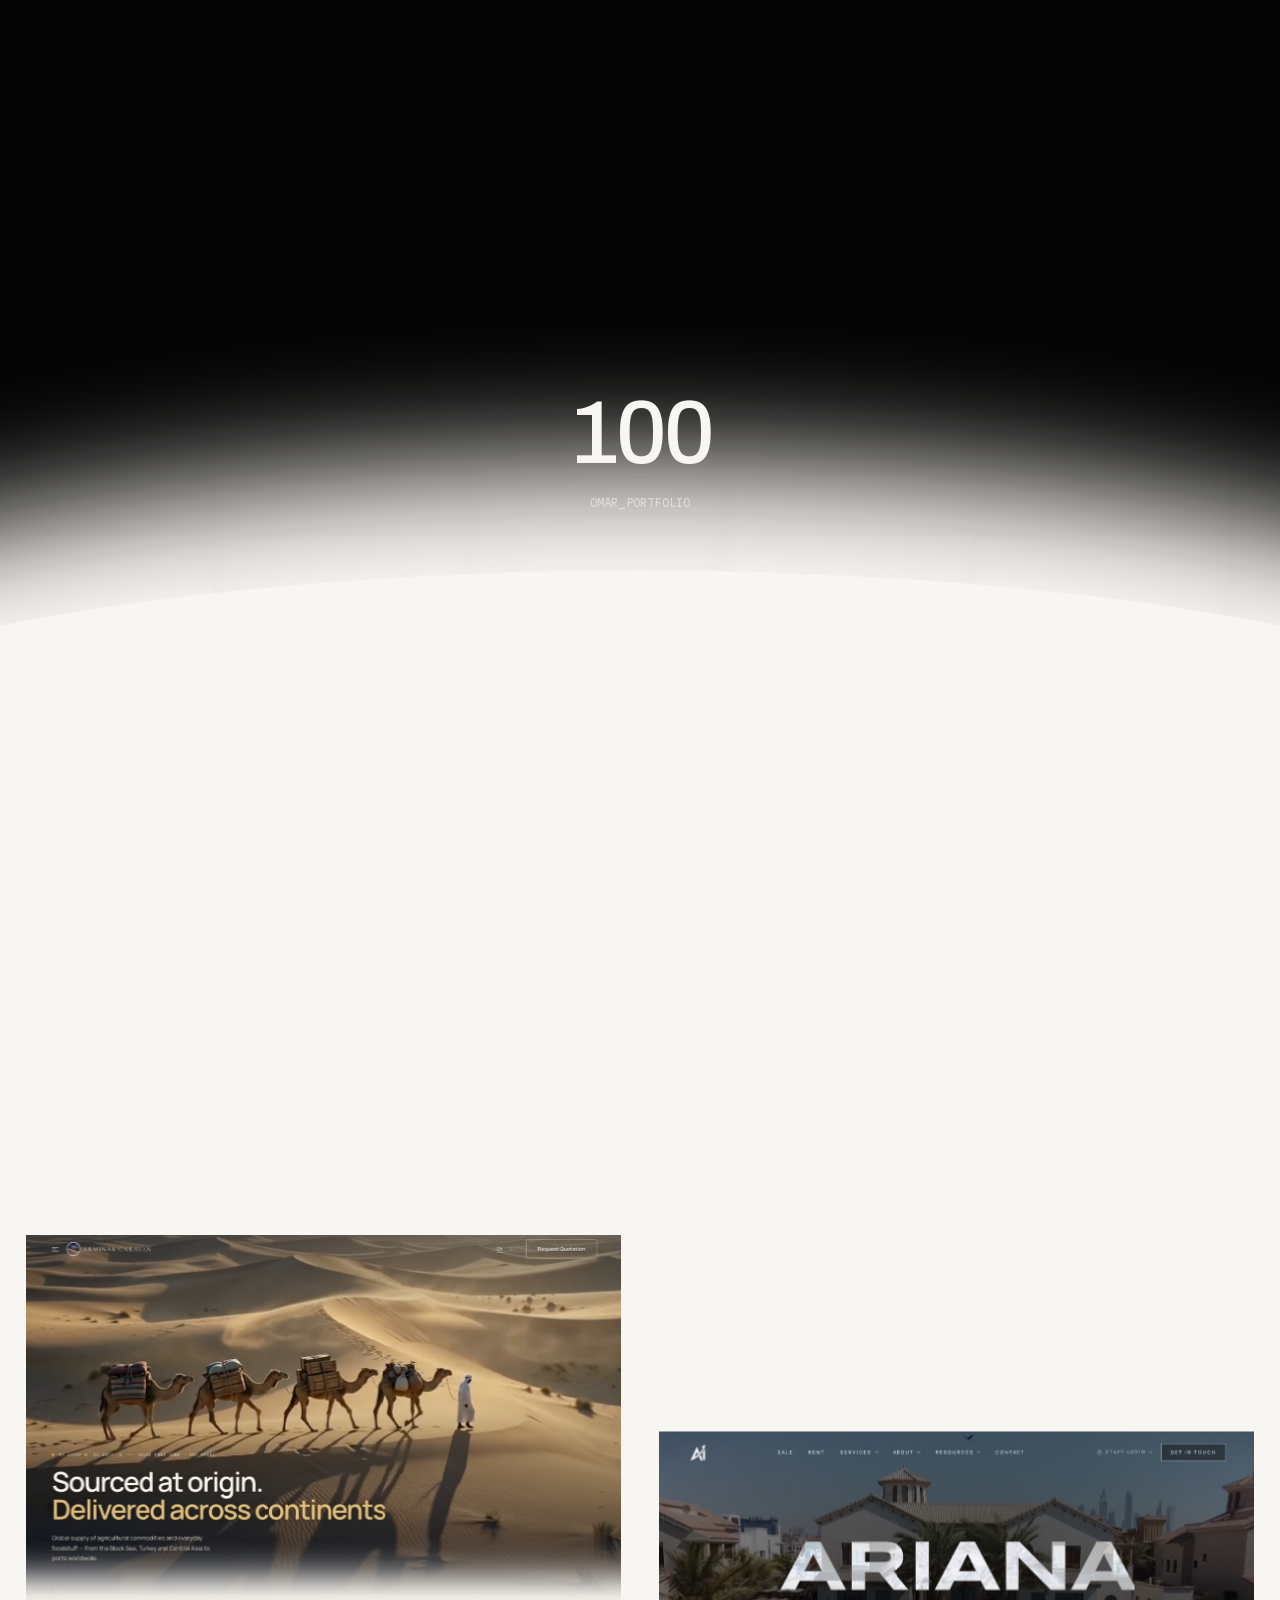
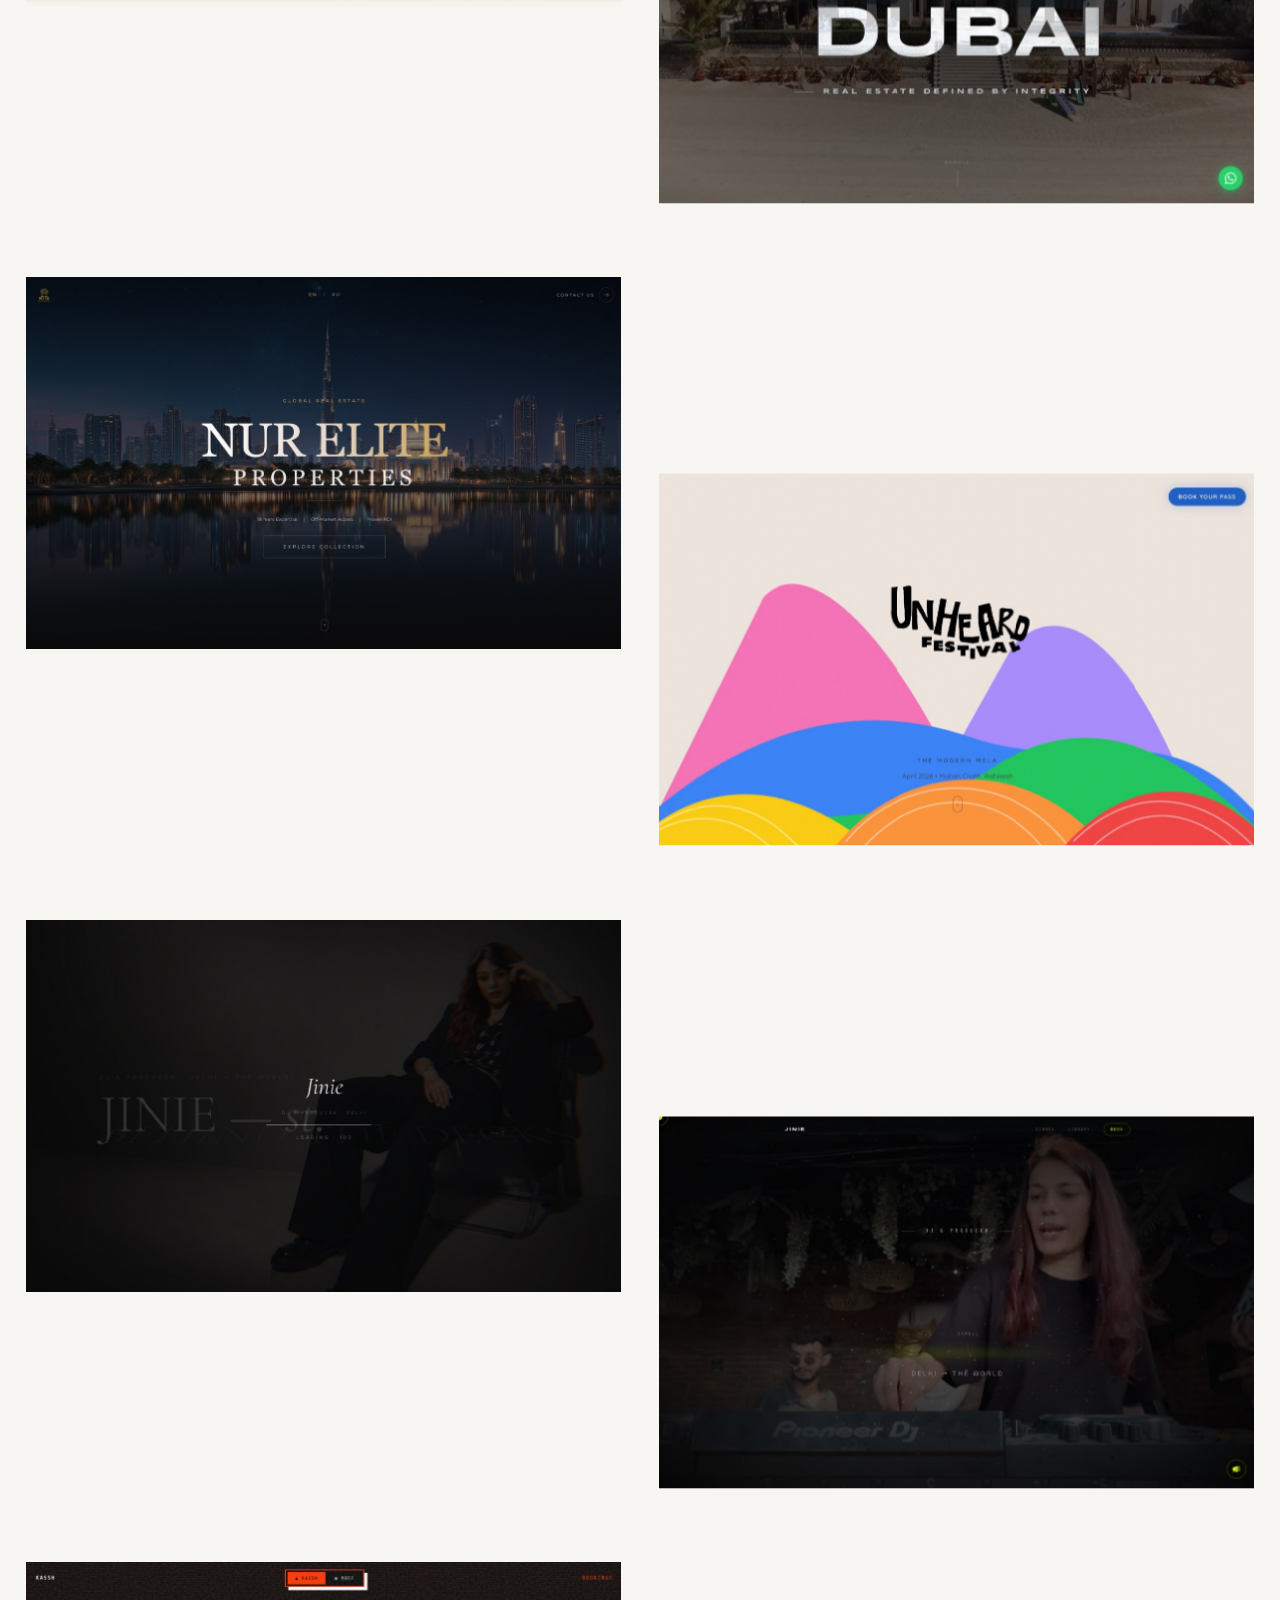
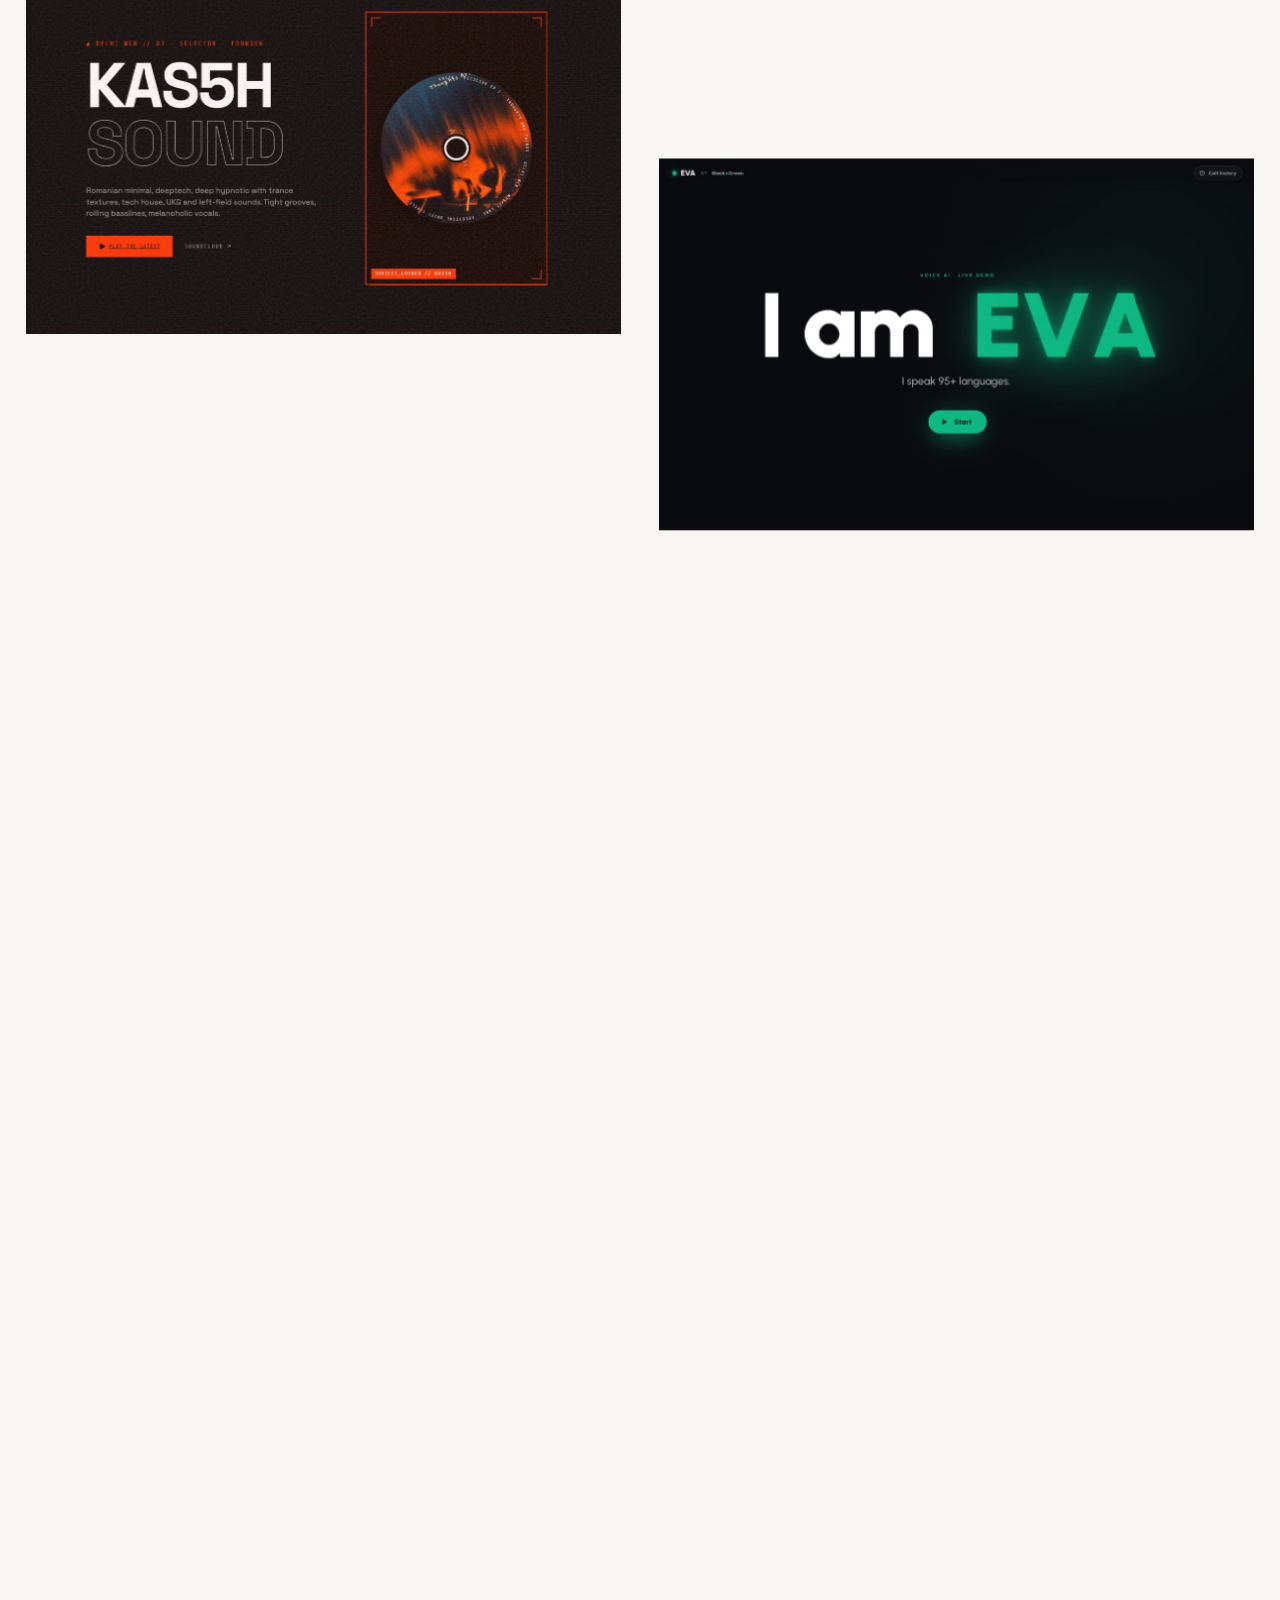
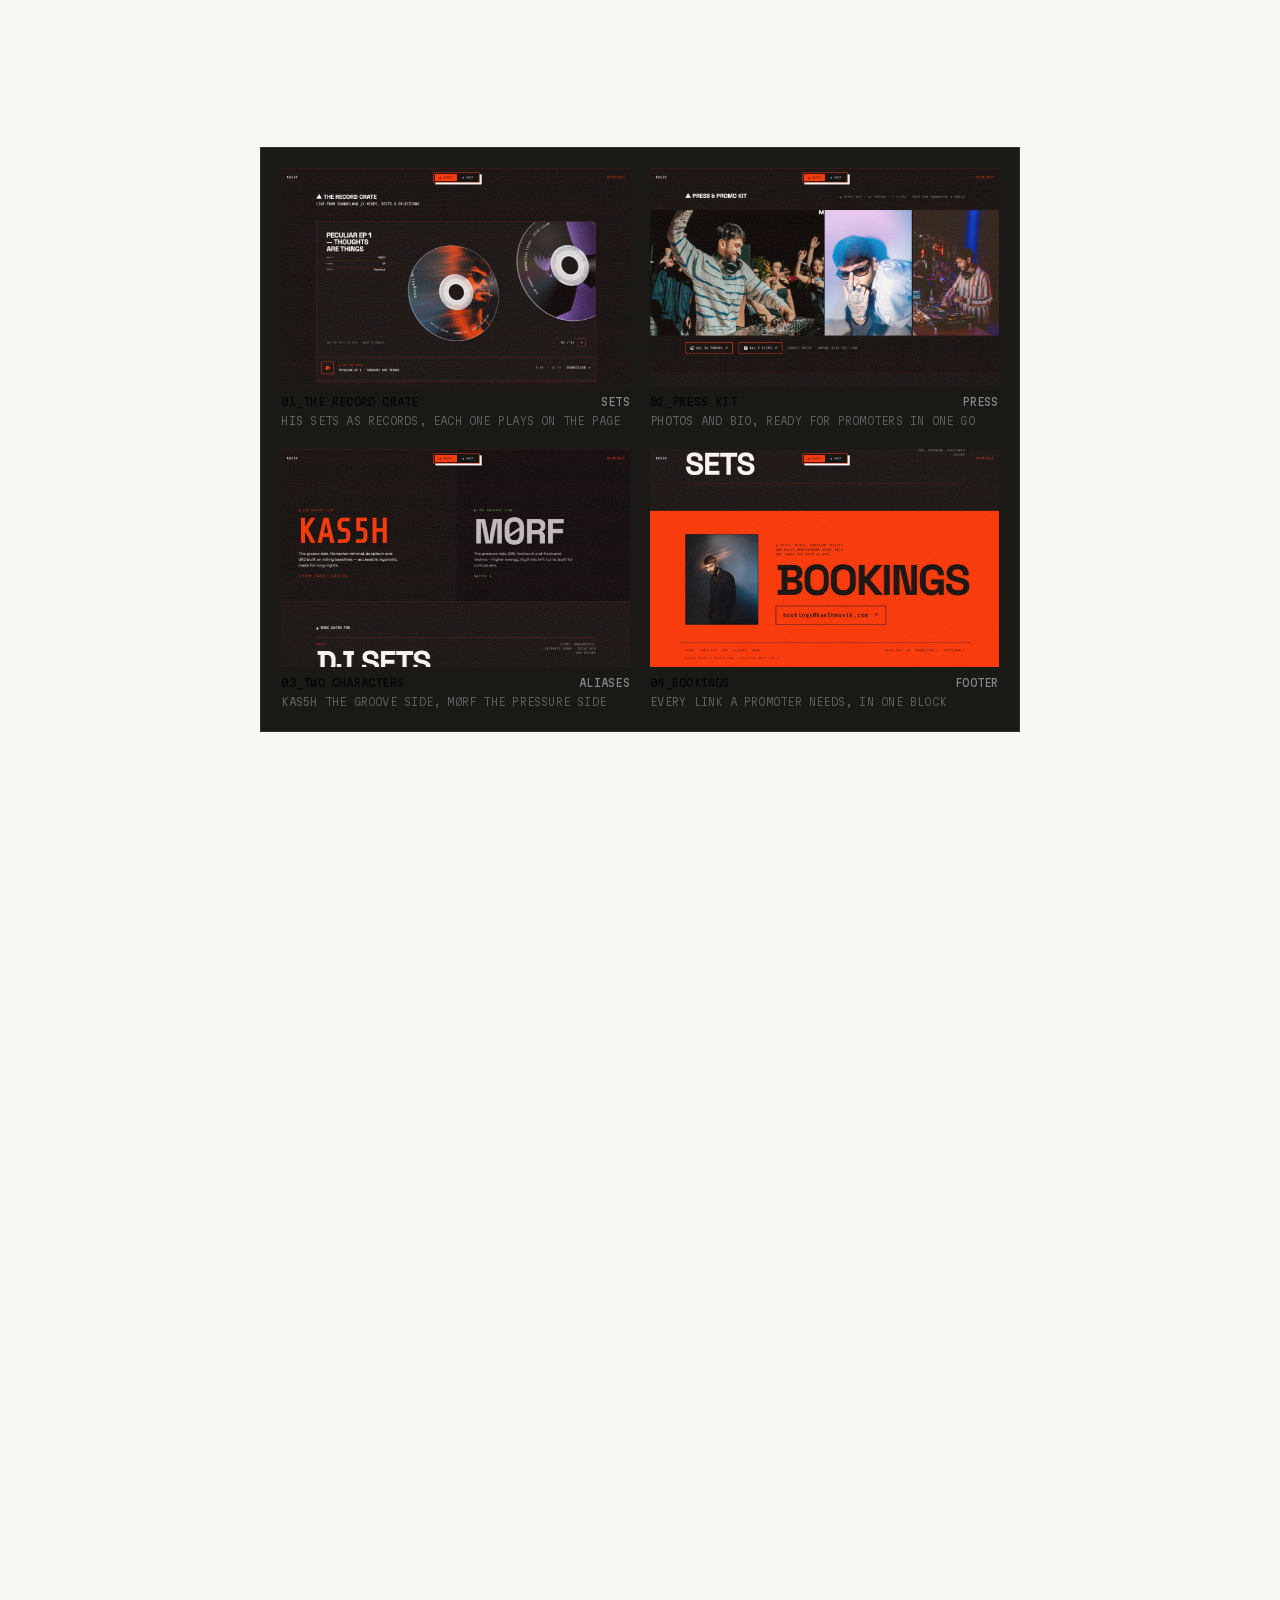
==== index.html @ a92b51be "Smooth scroll: time-based easing toward the target instead of a fixed speed cap; flicks still limite" ====
<!doctype html>
<html lang="en">
<head>
<meta charset="utf-8">
<meta name="viewport" content="width=device-width, initial-scale=1, viewport-fit=cover">
<meta name="color-scheme" content="light">
<meta name="theme-color" content="#f8f6f2">
<meta name="description" content="Hey, I'm Omar. I build websites, applications and much more with AI. Every piece of work opens the real, live site">
<link rel="canonical" href="https://omarjnbz.vercel.app/">
<meta property="og:type" content="website">
<meta property="og:site_name" content="Omar">
<meta property="og:title" content="Hey, I'm Omar">
<meta property="og:description" content="I build websites, applications and much more with AI. Explore my work">
<meta property="og:url" content="https://omarjnbz.vercel.app/">
<meta property="og:image" content="https://omarjnbz.vercel.app/og.png?v=3">
<meta property="og:image:alt" content="Hey, I'm Omar. I build websites, applications and much more with AI">
<meta property="og:image:width" content="1200">
<meta property="og:image:height" content="630">
<meta name="twitter:card" content="summary_large_image">
<meta name="twitter:title" content="Hey, I'm Omar">
<meta name="twitter:description" content="I build websites, applications and much more with AI. Explore my work">
<meta name="twitter:image" content="https://omarjnbz.vercel.app/og.png?v=3">
<link rel="icon" href="icon.svg" type="image/svg+xml">
<link rel="apple-touch-icon" href="apple-touch-icon.png">
<title>Omar — Work</title>
<link rel="preload" href="fonts/archivo-latin.woff2" as="font" type="font/woff2" crossorigin>
<link rel="preload" href="fonts/martian-mono-latin.woff2" as="font" type="font/woff2" crossorigin>

<style>
@font-face{font-family:"Archivo";font-style:normal;font-weight:400 900;font-display:swap;src:url(fonts/archivo-latin.woff2) format("woff2")}
@font-face{font-family:"Martian Mono";font-style:normal;font-weight:300 500;font-display:swap;src:url(fonts/martian-mono-latin.woff2) format("woff2")}

:root{
  --paper:#f8f6f2;
  --ink:#050505;
  --grey:#8a8a8a;
  --line:rgba(5,5,5,.12);
  --f-sans:"Archivo","Helvetica Neue",Helvetica,Arial,sans-serif;
  --f-mono:"Martian Mono",ui-monospace,Menlo,monospace;
  --gutter:clamp(1rem,2vw,2rem);
  --ease:cubic-bezier(.16,1,.3,1);
  --p:125%;
}
body{--fg:var(--ink)}
body.dark{--fg:var(--paper);--line:rgba(248,246,242,.14)}

*{box-sizing:border-box}
html{-webkit-text-size-adjust:100%}
body{margin:0;background:var(--paper);color:var(--fg);font-family:var(--f-sans);font-size:1rem;line-height:1.4;-webkit-font-smoothing:antialiased;transition:color .5s}
a{color:inherit;text-decoration:none}
img{display:block;max-width:100%}
.mono{font-variant-numeric:slashed-zero;font-family:var(--f-mono);font-size:.66rem;letter-spacing:.02em;text-transform:uppercase;line-height:1.55}
.dim{color:var(--grey)}

/* ─── start: black, a centred counter, then paper rises as a soft curve ─── */
.pre{position:fixed;inset:0;z-index:200;background:var(--ink);color:var(--paper);overflow:hidden;display:grid;place-items:center}
.pre__c{text-align:center}
.pre__n{display:block;font-size:clamp(3rem,7vw,6.5rem);font-weight:500;line-height:1;letter-spacing:-.04em;font-variant-numeric:tabular-nums slashed-zero}
.pre__l{display:block;margin-top:1rem;color:var(--grey)}
.pre__wipe{position:absolute;left:-25vw;right:-25vw;top:100%;height:220vh;background:var(--paper);border-radius:50% 50% 0 0 / 24vh 24vh 0 0;box-shadow:0 -60px 120px 50px var(--paper);will-change:transform}
.pre.done{display:none}
body.loading .hdr{opacity:0}

/* the dark comes in as a soft edge you scroll through */
.veil{position:fixed;inset:0;z-index:0;pointer-events:none;background:linear-gradient(180deg,var(--paper) calc(var(--p) - 30%),var(--ink) calc(var(--p) + 22%))}
.grid{position:fixed;inset:0;z-index:0;pointer-events:none;padding-inline:var(--gutter);display:grid;grid-template-columns:repeat(12,1fr);opacity:.55}
.grid i{border-left:1px dashed var(--line);transition:border-color .5s}
.grid i:last-child{border-right:1px dashed var(--line)}
@media (max-width:760px){.grid{grid-template-columns:repeat(4,1fr)}.grid i:nth-child(n+5){display:none}}

/* ─── header ─── */
.hdr{position:fixed;left:0;right:0;top:0;z-index:50;display:flex;justify-content:space-between;align-items:center;padding:.9rem var(--gutter);font-size:.6rem;transition:opacity .6s}
.hdr nav{display:flex;gap:clamp(1rem,2.2vw,2.2rem);align-items:center}
.hdr nav a{position:relative;padding:.15rem 0}
.hdr nav a::after{content:"";position:absolute;left:0;right:0;bottom:-2px;height:1px;background:currentColor;transform:scaleX(0);transform-origin:right;transition:transform .45s var(--ease)}
.hdr nav a:hover::after{transform:scaleX(1);transform-origin:left}
.hdr .talk{background:var(--fg);color:var(--paper);padding:.25rem .45rem;transition:background .5s,color .5s}
body.dark .hdr .talk{color:var(--ink)}
.hdr .talk::after{display:none}
@media (max-width:560px){.hdr nav{gap:.9rem}}

/* ─── every section is one screen, centred ─── */
main{position:relative;z-index:1}
.screen{min-height:100svh;display:flex;flex-direction:column;align-items:center;justify-content:center;text-align:center;padding:5.5rem var(--gutter) 3rem;position:relative}
.label{margin:0 0 clamp(.9rem,2vh,1.4rem)}
.big{margin:0;font-size:clamp(2.6rem,6.2vw,6.8rem);font-weight:500;line-height:.95;letter-spacing:-.045em}

/* water: text is drawn through a moving noise field that calms to nothing */
.wv{opacity:0}
[data-w]{display:inline-block}
/* caption-style highlight: each word of a statement lights up in turn as you scroll */
.cw{transition:color .25s}

/* hero */
.hero__name{margin:0;font-size:clamp(6rem,24vw,27rem);font-weight:500;line-height:.82;letter-spacing:-.055em;cursor:default}
.hero__sub{margin:clamp(1.6rem,4vh,2.6rem) 0 0;font-size:clamp(1.05rem,1.6vw,1.45rem);font-weight:500;line-height:1.25;letter-spacing:-.015em}
.hero__hey{margin:0 0 clamp(.4rem,1.2vh,1rem);font-size:clamp(1.3rem,2.4vw,2.2rem);font-weight:500;letter-spacing:-.02em}
.hero__meta{margin:1.4rem 0 0;line-height:1.6}
.hero__go{display:inline-block;padding:.5rem 0}
/* roll: on hover each word slides out of its slot and back in, lighting up in reading order */
.rw{display:inline-block;overflow:hidden;vertical-align:top;padding-bottom:.08em;margin-bottom:-.08em}
.rw>span{display:inline-block}
.hero__foot{position:absolute;left:var(--gutter);right:var(--gutter);bottom:1.4rem;display:flex;justify-content:space-between;align-items:flex-end}
/* links, as in the reference: grey words, a dark arrow, the word darkens on hover */
.links{display:flex;flex-wrap:wrap;gap:.5rem clamp(1.4rem,2.6vw,2.6rem)}
.links a{color:var(--grey);transition:color .35s}
.links a i{font-style:normal;font-family:var(--f-sans);color:var(--fg);margin-left:.3em;font-size:1.35em;font-weight:700;line-height:0;vertical-align:-.05em;transition:color .5s}
.links a:hover{color:var(--fg)}
@media (max-width:760px){.hero__name{font-size:34vw}.hero__foot{justify-content:center;text-align:center}.hero__foot .links{justify-content:center}.hero__foot>span.dim{display:none}}

/* work: the first version, as on Eva's page: a big title on the left, then
   the sites large and staggered in two columns, each with its caption */
.work{padding:clamp(7rem,16vh,11rem) var(--gutter) clamp(6rem,14vh,10rem);text-align:center}
.work>.label{display:table;margin-inline:auto}
.work__title{display:inline-flex;align-items:flex-start;gap:.5rem}
.work__title .n{margin-top:.6em;font-size:.66rem;letter-spacing:.02em;font-weight:400}
.cols{display:grid;grid-template-columns:repeat(2,minmax(0,1fr));column-gap:clamp(1.2rem,3vw,3.5rem);row-gap:clamp(4rem,11vh,8rem);width:min(100%,1240px);margin:clamp(3rem,9vh,6rem) auto 0;text-align:left}
.piece{position:relative;display:block}
.piece:nth-child(even){margin-top:clamp(5rem,16vh,12rem)}
.piece .cap{margin-top:.7rem;display:flex;gap:1.2rem}
.piece .cap b{font-weight:400}
.piece .cap .dim{margin-left:auto}
.piece .line{margin:.25rem 0 0;max-width:52ch}
/* hover: the site tilts toward the pointer and lifts */
.pic{position:relative;transform-style:preserve-3d;will-change:transform}
.pic .slice{transition:box-shadow .9s cubic-bezier(.32,.72,0,1)}
@media (hover:hover){
  .piece:hover{z-index:2}
  .piece:hover .slice{box-shadow:0 50px 100px -50px rgba(40,30,20,.38),0 18px 40px -26px rgba(40,30,20,.22)}
}

/* the detail sheet: the picture flies from its card to the sheet, then the text sets itself */
.sheet{position:fixed;inset:0;z-index:100;color:var(--ink);--fg:var(--ink);--line:rgba(5,5,5,.12)}
.sheet[hidden]{display:none}
.sheet__bg{position:absolute;inset:0;background:var(--paper)}
.sheet__scroll{position:absolute;inset:0;overflow-y:auto;overscroll-behavior:contain}
.sheet__grid{display:grid;grid-template-columns:minmax(0,1.25fr) minmax(0,1fr);gap:clamp(1.6rem,4vw,4.5rem);width:min(100%,1380px);margin:0 auto;padding:clamp(4.5rem,10vh,6.5rem) var(--gutter) clamp(3rem,8vh,5rem);min-height:100%}
.sheet__media{position:sticky;top:clamp(4.5rem,10vh,6.5rem);align-self:start}
.sheet__media img{width:100%;aspect-ratio:16/10;object-fit:cover;object-position:top;visibility:hidden}
.sheet__media .mono{margin-top:.7rem;display:flex;justify-content:space-between}
.sheet__top{margin:0;display:flex;justify-content:space-between}
.sheet__name{margin:.6rem 0 0;font-size:clamp(2.6rem,5.6vw,6rem);font-weight:500;line-height:.92;letter-spacing:-.05em}
.sheet__sum{margin:1.2rem 0 0;font-size:clamp(1.05rem,1.35vw,1.3rem);font-weight:500;line-height:1.35;letter-spacing:-.015em;max-width:38ch}
.sheet__rows{margin-top:clamp(1.6rem,4vh,2.6rem)}
.row{position:relative;padding:1rem 0 0}
.row>p{margin:0 0 .4rem}
.row::before{content:"";position:absolute;left:0;right:0;top:0;height:1px;background:var(--line);transform-origin:left;transform:scaleX(var(--ln,1))}
.row ul{list-style:none;margin:0;padding:0}
.row li b{display:inline-block;width:2.4rem;font-weight:400}
.row li{padding:.55rem 0;border-bottom:1px solid var(--line);font-size:clamp(1rem,1.2vw,1.15rem);font-weight:500;letter-spacing:-.01em;line-height:1.35}
.mk{display:block;overflow:hidden}
.mk>span{display:block}
.sheet__open{display:inline-flex;gap:.6em;align-items:center;margin-top:1.6rem;padding:.85rem 1.1rem;background:var(--ink);color:var(--paper);transition:transform .4s cubic-bezier(.32,.72,0,1)}
.sheet__open:active{transform:scale(.98)}
.sheet__open i{font-style:normal;transition:transform .5s cubic-bezier(.32,.72,0,1)}
.sheet__open:hover i{transform:translate(3px,-3px)}
.sheet__close{position:fixed;top:.75rem;right:var(--gutter);z-index:3;font:inherit;text-transform:uppercase;font-family:var(--f-mono);font-size:.66rem;letter-spacing:.02em;color:var(--paper);background:var(--ink);border:0;padding:.55rem .8rem;cursor:pointer}
.sheet__close:hover{opacity:.8}
.fly{position:fixed;z-index:101;background-size:cover;background-position:top;pointer-events:none;will-change:transform}
@media (max-width:860px){.sheet__grid{grid-template-columns:1fr;padding-top:4rem}.sheet__media{position:relative;top:0}}
@media (max-width:760px){.cols{grid-template-columns:1fr;row-gap:4rem}.piece:nth-child(even){margin-top:0}}

.slice{position:relative;aspect-ratio:16/10;overflow:hidden;background:var(--line);display:flex}
.slice i{flex:1 0 0;margin-right:-1px;background-size:auto 100%;background-repeat:no-repeat;will-change:transform;transform:translateY(104%)}
.slice.in i{transform:none;transition:transform .9s var(--ease)}
.slice.in i:nth-child(n){transition-delay:calc(var(--d) * 45ms)}

/* about: one screen, small, centred */
.about__pic{width:clamp(9rem,17vw,15rem);aspect-ratio:1;margin:0 0 clamp(1.4rem,3.5vh,2.2rem);overflow:hidden;background:#111}
.about__pic img{width:100%;height:100%;object-fit:cover}
.about .big{max-width:20ch}
.about__copy{margin:clamp(1.4rem,3.5vh,2.2rem) auto 0;max-width:46ch}
.about__copy p{margin:0 0 .9rem}

/* latest work: one screen, 2 by 2 on its own panel */
.latest .big{font-size:clamp(2rem,4.2vw,4.6rem)}
.panel{margin-top:clamp(1.2rem,3vh,2rem);width:min(100%,760px,96vh);padding:clamp(.9rem,1.6vw,1.4rem);background:#1b1916;border:1px solid rgba(248,246,242,.1);display:grid;grid-template-columns:repeat(2,minmax(0,1fr));gap:clamp(.9rem,1.6vw,1.4rem);text-align:left}
.frame{display:block}
.frame .cap{margin-top:.5rem;display:flex;justify-content:space-between;gap:.8rem}
.frame .cap b{font-weight:400}
.frame .line{margin:.15rem 0 0}
.latest__open{margin-top:clamp(1rem,2.4vh,1.6rem)}
.latest__open:hover{opacity:.5}
@media (max-width:760px){.panel{grid-template-columns:1fr}}

/* get in touch */
.touch__sub{margin:clamp(1rem,2.5vh,1.6rem) 0 0;font-size:clamp(1.05rem,1.6vw,1.45rem);font-weight:500;letter-spacing:-.015em}
.touch__big{font-size:clamp(4rem,16vw,19rem);font-weight:500;line-height:.9;letter-spacing:-.05em;white-space:nowrap}
.foot{position:absolute;left:var(--gutter);right:var(--gutter);bottom:1.4rem;display:flex;flex-wrap:wrap;justify-content:space-between;gap:.6rem 2rem}
.foot b{font-weight:400;color:var(--fg)}

@media (prefers-reduced-motion:reduce){
  *{transition:none!important;animation:none!important}
  .slice i{transform:none!important}
  .wv{opacity:1}
}
</style>
</head>
<body class="loading">
<div class="pre" aria-hidden="true" data-pre>
  <div class="pre__c"><span class="pre__n" data-counter>000</span><span class="pre__l mono">Omar_Portfolio</span></div>
  <div class="pre__wipe"></div>
</div>
<div class="veil" aria-hidden="true"></div>
<div class="grid" aria-hidden="true"><i></i><i></i><i></i><i></i><i></i><i></i><i></i><i></i><i></i><i></i><i></i><i></i></div>

<header class="hdr mono">
  <a href="#top" class="dim"><span data-clock>--:--</span></a>
  <nav>
    <a href="#work">Work</a>
    <a href="#about">About</a>
    <a class="talk" href="#contact">Get in touch</a>
  </nav>
</header>

<main id="top">

  <section class="screen hero">
    <p class="hero__hey" data-w data-hero>Hey, I'm</p>
    <h1 class="hero__name" data-w data-hero>Omar</h1>
    <p class="hero__sub" data-w data-hero data-roll>I build websites, applications<br>and much more with AI</p>
    <p class="hero__meta mono" data-w data-hero data-roll><a class="hero__go" href="#work">Explore my work ↓</a></p>
    <div class="hero__foot mono" data-hfoot>
      <span class="dim" data-w data-hero>[Scroll to explore]</span>
      <span class="links"><a href="https://www.instagram.com/omarjnbz/" target="_blank" rel="noopener" data-w data-hero>Instagram<i>↗</i></a><a href="https://www.linkedin.com/in/omarjnbz" target="_blank" rel="noopener" data-w data-hero>LinkedIn<i>↗</i></a><a href="mailto:Omarjnbz@gmail.com" data-w data-hero>Email<i>↗</i></a></span>
    </div>
  </section>

  <section class="work" id="work">
    <p class="label mono dim" data-w>Eight sites_All live</p>
    <h2 class="big work__title"><span data-w>Work</span><span class="n mono dim" data-w>[008]</span></h2>
    <div class="cols" id="pieces"></div>
  </section>

  <section class="screen about" id="about">
    <figure class="about__pic" data-w><img src="img/omar.jpg" alt="Omar"></figure>
    <p class="label mono dim" data-w>About_Omar</p>
    <h2 class="big" data-w data-caption>I explore ideas and build them into websites</h2>
    <div class="about__copy mono">
      <p data-w data-bold>In my free time I take an idea and turn it into a live site, designed, built and launched with AI, finished properly at the highest level. Got an idea? Let me know, and let's build it together.</p>
      <p class="dim" data-w data-bold>Commodity trading_Real estate_A festival_Two DJs_A voice agent</p>
    </div>
  </section>

  <section class="screen latest" id="latest">
    <p class="label mono dim" data-w>Currently working on_KAS5H</p>
    <h2 class="big" data-w data-caption>What I'm building right now</h2>
    <div class="panel" id="frames"></div>
    <a class="latest__open mono" href="https://kas5h.vercel.app/" target="_blank" rel="noopener" data-w>Open the site ↗</a>
  </section>

  <section class="screen touch" id="contact">
    <p class="label mono dim" data-w>Contact</p>
    <a class="touch__big" href="https://www.instagram.com/omarjnbz/" target="_blank" rel="noopener" data-w data-slow>Get in touch</a>
    <p class="touch__sub" data-w data-bold>I'm ready to build anything<br><span class="dim">Message me on Instagram</span></p>
    <div class="foot mono">
      <span class="links"><a href="https://www.instagram.com/omarjnbz/" target="_blank" rel="noopener" data-w>Instagram<i>↗</i></a><a href="https://www.linkedin.com/in/omarjnbz" target="_blank" rel="noopener" data-w>LinkedIn<i>↗</i></a><a href="mailto:Omarjnbz@gmail.com" data-w>Email<i>↗</i></a></span>
      <span class="dim" data-w>©2026_Designed by <b>Omar</b></span>
    </div>
  </section>

</main>

<div class="sheet" data-sheet hidden role="dialog" aria-modal="true" aria-labelledby="sheetName">
  <div class="sheet__bg"></div>
  <div class="sheet__scroll">
    <div class="sheet__grid">
      <div class="sheet__media"><img data-s-img alt=""><p class="mono dim"><span data-s-url></span><span>Live</span></p></div>
      <div class="sheet__body">
        <p class="sheet__top mono dim"><span class="mk"><span data-s-n></span></span><span class="mk"><span data-s-sector></span></span></p>
        <h3 class="sheet__name mk" id="sheetName"><span data-s-name></span></h3>
        <p class="sheet__sum" data-s-sum></p>
        <div class="sheet__rows" data-s-rows></div>
        <a class="sheet__open mono" data-s-open target="_blank" rel="noopener">Open the live site<i>↗</i></a>
      </div>
    </div>
  </div>
  <button class="sheet__close" type="button" data-s-close>Close_Esc</button>
</div>

<script src="vendor/gsap.min.js"></script>
<script src="vendor/ScrollTrigger.min.js"></script>
<script>
(function () {
  var reduced = matchMedia("(prefers-reduced-motion: reduce)").matches;
  var touch = matchMedia("(hover:none)").matches;
  var hasGsap = !!(window.gsap && window.ScrollTrigger);
  if (hasGsap) gsap.registerPlugin(ScrollTrigger);
  var animate = hasGsap && !reduced;

  /* ── the sites ── */
  var P = [
    ["hero_arminak", "Arminak Caravan", "Commodity trading", "E-commerce with a full admin panel CMS: catalogue, spec sheets, trade map and quotation desk", "https://arminakcaravantrading.com/", ["Product catalogue with spec sheets", "3D trade-route globe", "Quotation request desk", "English and Russian"], "A trading house site that works like a catalogue"],
    ["hero_ariana", "Ariana Integrity", "Real estate", "Built entirely on Zoho CRM, fully connected and live, with a full video in the hero", "https://www.arianaintegrity.com/", ["Live property listings from the CRM", "Sale and rent search with filters", "Property pages with gallery and enquiry", "Mortgage and investment calculators", "Listings sent to Bayut automatically", "Its own blog"], "A Dubai real estate brokerage, run live from its CRM"],
    ["hero_nurelite", "Nur Elite", "Real estate", "My first web project: investment advisory led by image and video", "https://nurelite.properties/", ["Image and video on every page", "An off-market collection", "English and Russian"], "My first web project, an investment advisory led by image and video"],
    ["hero_unheard", "UNHEARD 2.0", "Festival", "A music and wellness gathering in Rishikesh, with pass booking", "https://unheard-f.vercel.app/", ["Illustrated hills hero", "Passes and stay options", "Everything about the gathering on one page"], "A music and wellness gathering in Rishikesh"],
    ["hero_jinie", "Jinie Bhatnagar", "Artist", "Portfolio for a Delhi DJ and producer", "https://omarjnbz.github.io/Jinie-Portfolio/", ["Full-screen studio portrait", "Editorial type", "The story behind the decks"], "A portfolio for a Delhi DJ and producer"],
    ["hero_djjinie", "DJ Jinie", "Artist", "Live set in the hero, a playable music library and booking", "https://jinie.vercel.app/", ["Live set video behind the hero", "A playable music library, The Vault", "Mixes and booking on one page"], "A newer site for the same artist, built around the live sets"],
    ["hero_kash", "KAS5H", "Press kit", "A DJ press kit with records, two characters and bookings", "https://kas5h.vercel.app/", ["Sets as records you can play", "Two characters, KAS5H and MØRF", "Press kit and bookings"], "A press kit for a Delhi selector with two aliases"],
    ["hero_bngeva", "EVA", "Voice AI", "A voice agent you talk to in the browser, in 95+ languages", "https://bng-eva.vercel.app", ["Press start and speak", "Answers in 95+ languages", "Live voice, not a recording"], "A voice agent you talk to in the browser"]
  ];
  var K = [
    ["kash_deck", "The record crate", "Sets", "His sets as records, each one plays on the page"],
    ["kash_press", "Press kit", "Press", "Photos and bio, ready for promoters in one go"],
    ["kash_signals", "Two characters", "Aliases", "KAS5H the groove side, MØRF the pressure side"],
    ["kash_footer", "Bookings", "Footer", "Every link a promoter needs, in one block"]
  ];
  var STRIPS = touch ? 6 : 10;
  var sio = ("IntersectionObserver" in window && animate) ? new IntersectionObserver(function (es) {
    es.forEach(function (e) { if (e.isIntersecting) { e.target.classList.add("in"); sio.unobserve(e.target); } });
  }, { threshold: .2 }) : null;
  function sliced(file) {
    var s = '<div class="slice" aria-hidden="true">';
    for (var k = 0; k < STRIPS; k++) s += '<i style="--d:' + k + ';background-image:url(img/' + (touch ? "sm/" : "") + file + '.jpg);background-position:' + (k / (STRIPS - 1) * 100) + '% 0"></i>';
    return s + "</div>";
  }
  function watchSlice(root) { var el = root.querySelector(".slice"); if (sio) sio.observe(el); else el.classList.add("in"); }

  var pieces = document.getElementById("pieces");
  P.forEach(function (p, i) {
    var a = document.createElement("a");
    a.className = "piece"; a.href = p[4]; a.target = "_blank"; a.rel = "noopener";
    a.setAttribute("aria-label", p[1] + ", " + p[2] + ". Show the details");
    a.innerHTML = '<div class="pic">' + sliced(p[0]) + "</div>" +
      '<div class="cap mono" data-w><span>' + String(i + 1).padStart(3, "0") + '_<b>' + p[1] + '</b></span><span class="dim">' + p[2] + "</span></div>" ;
    a.addEventListener("click", function (e) {
      if (e.metaKey || e.ctrlKey || e.shiftKey || e.button) return;
      e.preventDefault(); openSheet(i, a);
    });
    pieces.appendChild(a); watchSlice(a);
  });
  /* ── the detail sheet ──
     Opening: the card's picture is lifted out as a flying copy, the paper fades
     in behind it, the copy lands in the sheet, then the name, the summary (word
     by word, caption style) and each row of the stack set themselves in turn.
     Closing runs it back into the card. */
  var sheet = document.querySelector("[data-sheet]"), sImg = sheet.querySelector("[data-s-img]"), sScroll = sheet.querySelector(".sheet__scroll");
  var sOpen = false, sCard = null, sBusy = false;
  function q(sel) { return sheet.querySelector(sel); }
  function li(arr) { return "<ul>" + arr.map(function (t) { return '<li><span class="mk"><span>' + t + "</span></span></li>"; }).join("") + "</ul>"; }
  function openSheet(i, card) {
    if (sBusy || sOpen) return;
    var p = P[i], src = "img/" + (touch ? "sm/" : "") + p[0] + ".jpg";
    sCard = card; sBusy = true;
    q("[data-s-n]").textContent = String(i + 1).padStart(3, "0") + "/" + String(P.length).padStart(3, "0");
    q("[data-s-sector]").textContent = p[2];
    q("[data-s-name]").textContent = p[1];
    q("[data-s-sum]").innerHTML = p[6].split(" ").map(function (w) { return '<span class="sw">' + w + "</span>"; }).join(" ");
    q("[data-s-url]").textContent = p[4].replace(/^https?:\/\//, "").replace(/\/$/, "");
    q("[data-s-rows]").innerHTML = '<div class="row"><p class="mono dim mk"><span>What it does</span></p>' +
      "<ul>" + p[5].map(function (t, k) { return '<li><span class="mk"><span><b class="mono dim">0' + (k + 1) + "</b>" + t + "</span></span></li>"; }).join("") + "</ul></div>";
    var go = q("[data-s-open]"); go.href = p[4];
    sImg.src = src; sImg.alt = p[1];
    sheet.hidden = false; sScroll.scrollTop = 0;
    document.documentElement.style.overflow = "hidden";
    var from = card.querySelector(".slice").getBoundingClientRect(), to = sImg.getBoundingClientRect();
    var texts = sheet.querySelectorAll(".mk>span"), words = sheet.querySelectorAll(".sw"), rows = sheet.querySelectorAll(".row");
    var fly = document.createElement("div"); fly.className = "fly"; fly.style.backgroundImage = "url(" + src + ")";
    fly.style.left = to.left + "px"; fly.style.top = to.top + "px"; fly.style.width = to.width + "px"; fly.style.height = to.height + "px";
    document.body.appendChild(fly);
    var d = reduced ? 0 : 1;
    gsap.timeline({ onComplete: function () { sImg.style.visibility = "visible"; fly.remove(); sBusy = false; sOpen = true; q("[data-s-close]").focus(); } })
      .fromTo(".sheet__bg", { opacity: 0 }, { opacity: 1, duration: .5 * d, ease: "power2.out" }, 0)
      .fromTo(fly, { x: from.left - to.left, y: from.top - to.top, scaleX: from.width / to.width, scaleY: from.height / to.height, transformOrigin: "0 0" },
        { x: 0, y: 0, scaleX: 1, scaleY: 1, duration: .95 * d, ease: "expo.inOut" }, 0)
      .fromTo([".sheet__close", ".sheet__media .mono"], { opacity: 0 }, { opacity: 1, duration: .4 * d }, .6 * d)
      .fromTo(texts, { yPercent: 110 }, { yPercent: 0, duration: .8 * d, ease: "expo.out", stagger: .03 * d }, .55 * d)
      .fromTo(words, { opacity: 0, y: 10, color: "#a7a39c" }, { opacity: 1, y: 0, duration: .5 * d, ease: "expo.out", stagger: .012 * d }, .6 * d)
      .to(words, { color: "#050505", duration: .14 * d, stagger: .03 * d }, .8 * d)
      .fromTo(rows, { "--ln": 0 }, { "--ln": 1, duration: .9 * d, ease: "expo.out", stagger: .1 * d }, .7 * d)
      .fromTo(go, { opacity: 0, y: 14 }, { opacity: 1, y: 0, duration: .6 * d, ease: "expo.out" }, 1.1 * d);
  }
  function closeSheet() {
    if (!sOpen || sBusy) return;
    sBusy = true;
    var from = sImg.getBoundingClientRect(), to = sCard.querySelector(".slice").getBoundingClientRect();
    var fly = document.createElement("div"); fly.className = "fly"; fly.style.backgroundImage = "url(" + sImg.src + ")";
    fly.style.left = from.left + "px"; fly.style.top = from.top + "px"; fly.style.width = from.width + "px"; fly.style.height = from.height + "px";
    document.body.appendChild(fly); sImg.style.visibility = "hidden";
    var d = reduced ? 0 : 1;
    gsap.timeline({ onComplete: function () {
        fly.remove(); sheet.hidden = true; document.documentElement.style.overflow = "";
        sBusy = false; sOpen = false; sCard.focus({ preventScroll: true });
      } })
      .to(sheet.querySelectorAll(".sheet__body, .sheet__close, .sheet__media .mono"), { opacity: 0, duration: .25 * d }, 0)
      .to(fly, { x: to.left - from.left, y: to.top - from.top, scaleX: to.width / from.width, scaleY: to.height / from.height, transformOrigin: "0 0", duration: .8 * d, ease: "expo.inOut" }, .1 * d)
      .to(".sheet__bg", { opacity: 0, duration: .45 * d, ease: "power2.in" }, .35 * d)
      .set(sheet.querySelectorAll(".sheet__body, .sheet__close, .sheet__media .mono"), { opacity: 1 });
  }
  q("[data-s-close]").addEventListener("click", closeSheet);
  addEventListener("keydown", function (e) { if (e.key === "Escape") closeSheet(); });

  var frames = document.getElementById("frames");
  K.forEach(function (k, i) {
    var a = document.createElement("a");
    a.className = "frame"; a.href = "https://kas5h.vercel.app/"; a.target = "_blank"; a.rel = "noopener";
    a.setAttribute("aria-label", "KAS5H, " + k[1] + ". Opens the live site in a new tab");
    a.innerHTML = sliced(k[0]) + '<div class="cap mono"><span>' + String(i + 1).padStart(2, "0") + '_<b>' + k[1] + '</b></span><span class="dim">' + k[2] + '</span></div><p class="line mono dim" data-bold>' + k[3] + "</p>";
    frames.appendChild(a); watchSlice(a);
  });

  /* ── clock ── */
  var clockEl = document.querySelector("[data-clock]");
  function clock() { clockEl.textContent = new Intl.DateTimeFormat("en-US", { hour: "2-digit", minute: "2-digit", hour12: true, timeZone: "Asia/Dubai" }).format(new Date()); }
  clock(); setInterval(clock, 20000);

  document.querySelectorAll('a[href^="#"]').forEach(function (a) {
    a.addEventListener("click", function (e) {
      var id = a.getAttribute("href"), el = id === "#top" ? document.body : document.querySelector(id);
      if (!el) return; e.preventDefault();
      scrollTo({ top: id === "#top" ? 0 : el.getBoundingClientRect().top + scrollY, behavior: reduced ? "auto" : "smooth" });
    });
  });

  /* ── smooth scroll ──
     Wheel and trackpad input moves a target, and the page eases toward it on a
     time-based curve (frame-rate independent), so motion is soft at both ends.
     Each wheel step and the distance the target may run ahead are capped, so a
     hard flick still glides instead of racing. The page scrolls natively
     underneath (scrollTo), so ScrollTrigger, anchors, keys and the scrollbar
     keep working. Touch screens and reduced motion keep normal scrolling. */
  if (!touch && !reduced) (function () {
    var target = scrollY, cur = scrollY, raf = 0, last = 0;
    var TAU = 140, STEP = 150, LEAD = 900;
    function limit() { return document.documentElement.scrollHeight - innerHeight; }
    function clamp(v, a, b) { return v < a ? a : v > b ? b : v; }
    function tick(t) {
      var dt = last ? Math.min(48, t - last) : 16.7; last = t;
      cur += (target - cur) * (1 - Math.exp(-dt / TAU));
      if (Math.abs(target - cur) < .25) { cur = target; scrollTo(0, cur); raf = 0; last = 0; return; }
      scrollTo(0, cur);
      raf = requestAnimationFrame(tick);
    }
    addEventListener("wheel", function (e) {
      if (e.ctrlKey || document.documentElement.style.overflow === "hidden" || (e.target.closest && e.target.closest("[data-sheet]"))) return;
      if (Math.abs(e.deltaX) > Math.abs(e.deltaY)) return;
      e.preventDefault();
      if (!raf) cur = target = scrollY;
      var d = e.deltaY * (e.deltaMode === 1 ? 16 : e.deltaMode === 2 ? innerHeight : 1);
      target = clamp(clamp(target + clamp(d, -STEP, STEP), cur - LEAD, cur + LEAD), 0, limit());
      if (!raf) raf = requestAnimationFrame(tick);
    }, { passive: false });
    addEventListener("scroll", function () { if (!raf) cur = target = scrollY; }, { passive: true });
  })();

  var pre = document.querySelector("[data-pre]");
  if (!animate) {
    pre.classList.add("done"); document.body.classList.remove("loading"); document.body.classList.add("dark");
    document.documentElement.style.setProperty("--p", "-30%");
    return;
  }

  /* ── water ──
     Each block of text is drawn through an SVG noise field (feTurbulence) that
     displaces it like a surface of water. On arrival the field starts strong and
     calms to nothing while the text fades up; on hover a ripple runs through it
     and settles. One filter per element, removed once the text is still. */
  var NS = "http://www.w3.org/2000/svg", defs = document.createElementNS(NS, "svg"), fid = 0;
  defs.setAttribute("width", "0"); defs.setAttribute("height", "0"); defs.setAttribute("aria-hidden", "true");
  defs.style.position = "absolute"; document.body.appendChild(defs);
  function field(el) {
    var fs = parseFloat(getComputedStyle(el).fontSize) || 16;
    if (el.tagName === "FIGURE") fs = el.offsetWidth / 4;
    var id = "w" + (fid++), f = document.createElementNS(NS, "filter");
    f.setAttribute("id", id); f.setAttribute("x", "-10%"); f.setAttribute("y", "-30%"); f.setAttribute("width", "120%"); f.setAttribute("height", "160%");
    var t = document.createElementNS(NS, "feTurbulence");
    t.setAttribute("type", "fractalNoise"); t.setAttribute("numOctaves", "2"); t.setAttribute("seed", String(Math.random() * 90 | 0));
    var d = document.createElementNS(NS, "feDisplacementMap");
    d.setAttribute("in", "SourceGraphic"); d.setAttribute("xChannelSelector", "R"); d.setAttribute("yChannelSelector", "G"); d.setAttribute("scale", "0");
    f.appendChild(t); f.appendChild(d); defs.appendChild(f);
    el.style.filter = "url(#" + id + ")";
    var fx = Math.min(.06, 1.1 / fs), fy = Math.min(.24, 4.4 / fs);
    return {
      fs: fs,
      set: function (s, k) { d.setAttribute("scale", s.toFixed(2)); t.setAttribute("baseFrequency", (fx * (1 + k * .5)).toFixed(4) + " " + (fy * (1 - k * .35)).toFixed(4)); },
      end: function () { el.style.filter = ""; f.remove(); }
    };
  }
  function waterIn(el, delay) {
    if (el._w) return; el._w = 1;
    var w = field(el), st = { s: Math.min(140, w.fs * .9), k: 0 }, slow = el.hasAttribute("data-slow") ? 1.7 : 1;
    w.set(st.s, 0);
    gsap.timeline({ delay: delay || 0, onComplete: function () { w.end(); el._w = 0; } })
      .fromTo(el, { opacity: 0, y: Math.min(28, w.fs * .25) }, { opacity: 1, y: 0, duration: 1.1 * slow, ease: "power2.out" }, 0)
      .to(st, { s: 0, k: 1, duration: 1.6 * slow, ease: "power2.out", onUpdate: function () { w.set(st.s, st.k); } }, 0);
    el.classList.remove("wv");
  }
  /* hover: the water follows the pointer. Entering kicks it at once, every
     movement adds energy in proportion to speed, and it calms within a moment
     of the pointer stopping or leaving. */
  function liquid(el) {
    var st = { e: 0, w: null, raf: 0, over: false, t: 0, lx: 0, ly: 0 }, slow = el.hasAttribute("data-slow");
    function loop() {
      st.t += slow ? .009 : .016; st.e *= slow ? (st.over ? .95 : .92) : (st.over ? .9 : .84);
      var peak = Math.min(70, st.w.fs * .45);
      st.w.set(st.e * peak, .5 + .5 * Math.sin(st.t * 9));
      if (st.e < .01 && !st.over) { st.w.end(); st.w = null; st.raf = 0; el._w = 0; return; }
      st.raf = requestAnimationFrame(loop);
    }
    function kick(a) {
      if (el.classList.contains("wv")) return;
      if (!st.w) { if (el._w) return; el._w = 1; st.w = field(el); }
      st.e = Math.min(1, st.e + a);
      if (!st.raf) st.raf = requestAnimationFrame(loop);
    }
    el.addEventListener("pointerenter", function (e) { st.over = true; st.lx = e.clientX; st.ly = e.clientY; kick(.65); });
    el.addEventListener("pointermove", function (e) {
      var d = Math.hypot(e.clientX - st.lx, e.clientY - st.ly); st.lx = e.clientX; st.ly = e.clientY;
      kick(Math.min(.35, d / 140));
    });
    el.addEventListener("pointerleave", function () { st.over = false; });
  }

  var waters = [].slice.call(document.querySelectorAll("[data-w]"));
  waters.forEach(function (el) { el.classList.add("wv"); });
  var heroW = waters.filter(function (el) { return el.hasAttribute("data-hero"); });
  var restW = waters.filter(function (el) { return !el.hasAttribute("data-hero"); });
  var wio = new IntersectionObserver(function (es) {
    es.forEach(function (e) { if (e.isIntersecting) { wio.unobserve(e.target); waterIn(e.target); } });
  }, { threshold: 0 });
  if (!touch) waters.forEach(function (el) { if (!el.hasAttribute("data-roll")) liquid(el); });

  /* ── caption highlight (from the captions skill: word-by-word, TikTok-style) ──
     The big statements are split into words; each word turns from grey to full
     colour in order as the statement moves up the screen. */
  document.querySelectorAll("[data-caption]").forEach(function (el) {
    el.innerHTML = el.textContent.trim().split(/\s+/).map(function (w) { return '<span class="cw">' + w + "</span>"; }).join(" ");
    var words = el.querySelectorAll(".cw");
    gsap.fromTo(words, { color: "#5c5a56" }, { color: "inherit", ease: "none", stagger: .3,
      scrollTrigger: { trigger: el, start: "top 78%", end: "bottom 45%", scrub: .4 } });
  });

  /* ── small texts thicken as you scroll past them: each word runs from
     hairline to bold in reading order, tied to the scroll position ── */
  document.querySelectorAll("[data-bold]").forEach(function (el) {
    var words = [];
    (function split(node) {
      [].slice.call(node.childNodes).forEach(function (c) {
        if (c.nodeType === 1) return split(c);
        if (c.nodeType !== 3 || !c.textContent.trim()) return;
        var frag = document.createDocumentFragment();
        c.textContent.split(/(\s+)/).forEach(function (part) {
          if (!part) return;
          if (/^\s+$/.test(part)) return frag.appendChild(document.createTextNode(part));
          var w = document.createElement("span"); w.className = "bw"; w.textContent = part;
          frag.appendChild(w); words.push(w);
        });
        c.parentNode.replaceChild(frag, c);
      });
    })(el);
    var mono = /Martian/.test(getComputedStyle(el).fontFamily);
    gsap.fromTo(words, { fontWeight: mono ? 300 : 400, opacity: .6 }, { fontWeight: mono ? 500 : 700, opacity: 1, ease: "none", stagger: .2,
      scrollTrigger: { trigger: el, scrub: .4,
        start: function () { return Math.max(0, el.getBoundingClientRect().top + scrollY - innerHeight * .92); },
        end: function () {
          var t = el.getBoundingClientRect().top + scrollY, st = Math.max(0, t - innerHeight * .92);
          /* text near the page foot finishes by the time you reach the bottom */
          return Math.max(st + 40, Math.min(ScrollTrigger.maxScroll(window), Math.max(st + innerHeight * .4, t - innerHeight * .42)));
        } } });
  });

  /* ── the start: count to 100, paper sweeps the black away, the hero surfaces ── */
  (function start() {
    var n = pre.querySelector("[data-counter]"), lab = pre.querySelector(".pre__l"), wipe = pre.querySelector(".pre__wipe"), c = { v: 0 };
    gsap.set(wipe, { y: "30vh" });
    gsap.timeline()
      .from(lab, { opacity: 0, duration: .5 })
      .to(c, { v: 100, duration: 1.4, ease: "power2.inOut", onUpdate: function () { n.textContent = String(Math.round(c.v)).padStart(3, "0"); } }, 0)
      .to([n, lab], { opacity: 0, y: -14, duration: .3, ease: "power2.in" }, "-=.1")
      .to(wipe, { y: "-140vh", duration: 1.15, ease: "power3.inOut" }, "-=.15")
      .add(function () {
        document.body.classList.remove("loading");
        heroW.forEach(function (el, i) { waterIn(el, i * .14); });
        restW.forEach(function (el) { wio.observe(el); });
      }, "-=.5")
      .to(pre, { opacity: 0, duration: .35, onComplete: function () { pre.classList.add("done"); } }, "-=.2");
  })();

  /* ── the hero's bottom row belongs to the first screen: it fades as you scroll away ── */
  gsap.to("[data-hfoot]", { opacity: 0, y: -16, ease: "none", scrollTrigger: { trigger: ".hero", start: "top top", end: "top -22%", scrub: .3 } });
  /* ── work: each card tilts toward the pointer and lifts ── */
  if (!touch) gsap.utils.toArray(".piece").forEach(function (a) {
    var pic = a.querySelector(".pic");
    gsap.set(pic, { transformPerspective: 1100 });
    var rx = gsap.quickTo(pic, "rotationX", { duration: .7, ease: "power3.out" }), ry = gsap.quickTo(pic, "rotationY", { duration: .7, ease: "power3.out" });
    var sc = gsap.quickTo(pic, "scale", { duration: .9, ease: "expo.out" });
    a.addEventListener("pointerenter", function () { sc(1.035); });
    a.addEventListener("pointermove", function (e) {
      var r = pic.getBoundingClientRect();
      ry(((e.clientX - r.left) / r.width - .5) * 7); rx(-((e.clientY - r.top) / r.height - .5) * 6);
    });
    a.addEventListener("pointerleave", function () { sc(1); rx(0); ry(0); });
  });

  /* ── hero line: each word rolls out of its slot and back, lighting up in turn ── */
  document.querySelectorAll("[data-roll]").forEach(function (el) {
    (function wrapWords(node) {
      [].slice.call(node.childNodes).forEach(function (c) {
        if (c.nodeType === 1) return wrapWords(c);
        if (c.nodeType !== 3 || !c.textContent.trim()) return;
        var frag = document.createDocumentFragment();
        c.textContent.split(/(\s+)/).forEach(function (part) {
          if (!part) return;
          if (/^\s+$/.test(part)) return frag.appendChild(document.createTextNode(part));
          var o = document.createElement("span"), w = document.createElement("span");
          o.className = "rw"; w.textContent = part; o.appendChild(w); frag.appendChild(o);
        });
        c.parentNode.replaceChild(frag, c);
      });
    })(el);
    var ws = el.querySelectorAll(".rw>span"), busy = false;
    function roll() {
      if (busy || el.classList.contains("wv")) return; busy = true;
      gsap.timeline({ onComplete: function () { busy = false; } })
        .to(ws, { yPercent: -110, duration: .32, ease: "power3.in", stagger: .035 })
        .set(ws, { yPercent: 110, color: "#9a968f" }, ">-.0")
        .to(ws, { yPercent: 0, duration: .6, ease: "expo.out", stagger: .035 })
        .to(ws, { color: "inherit", duration: .2, stagger: .05 }, "-=.45");
    }
    if (!touch) el.addEventListener("pointerenter", roll);
  });

  /* ── work: the right column drifts  /* ── work: the right column drifts a little against the left ── */
  if (innerWidth > 760) gsap.utils.toArray(".piece:nth-child(even)").forEach(function (el) {
    gsap.fromTo(el, { y: 60 }, { y: -60, ease: "none", scrollTrigger: { trigger: el, start: "top bottom", end: "bottom top", scrub: .5 } });
  });

  /* ── paper → dark as About arrives ── */
  var root = document.documentElement;
  ScrollTrigger.create({
    trigger: "#about", start: "top bottom", end: "top 25%", scrub: .35,
    onUpdate: function (self) {
      root.style.setProperty("--p", (125 - self.progress * 155) + "%");
      document.body.classList.toggle("dark", self.progress > .5);
    }
  });

})();
</script>
</body>
</html>
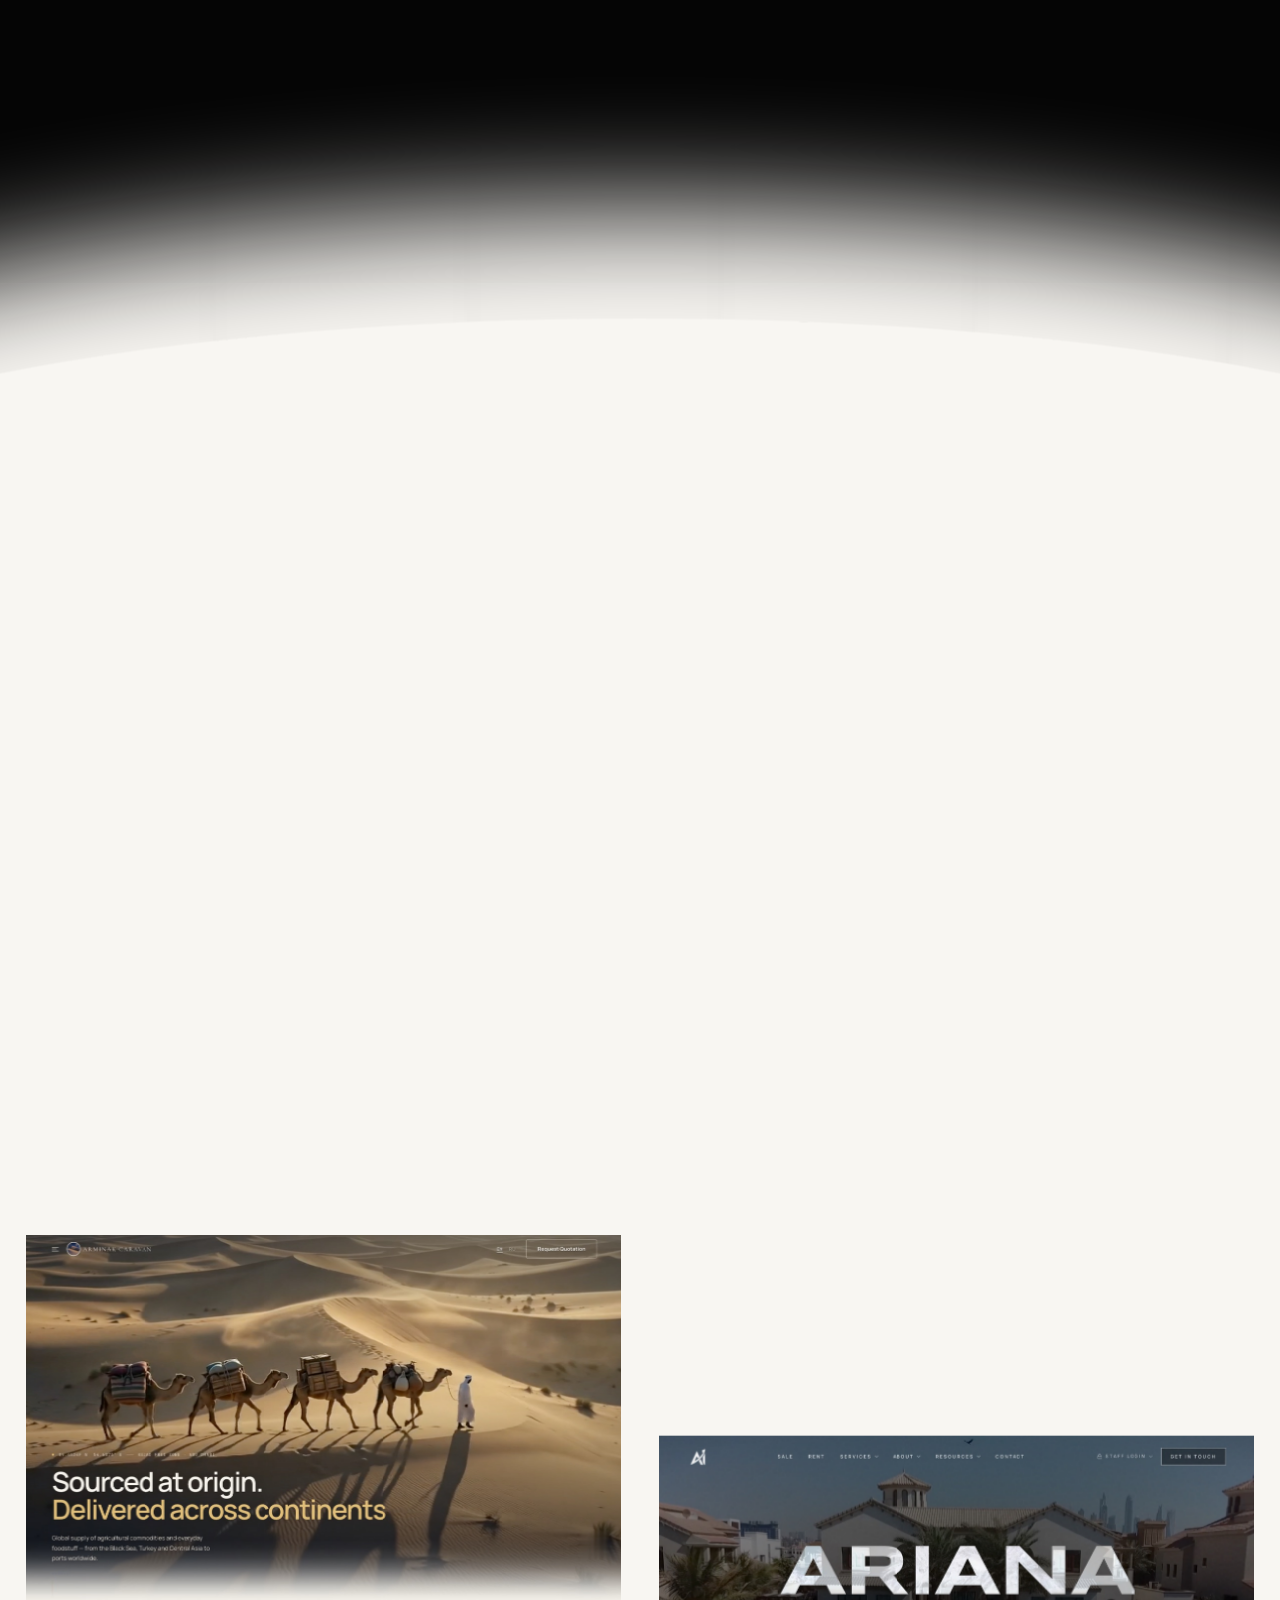
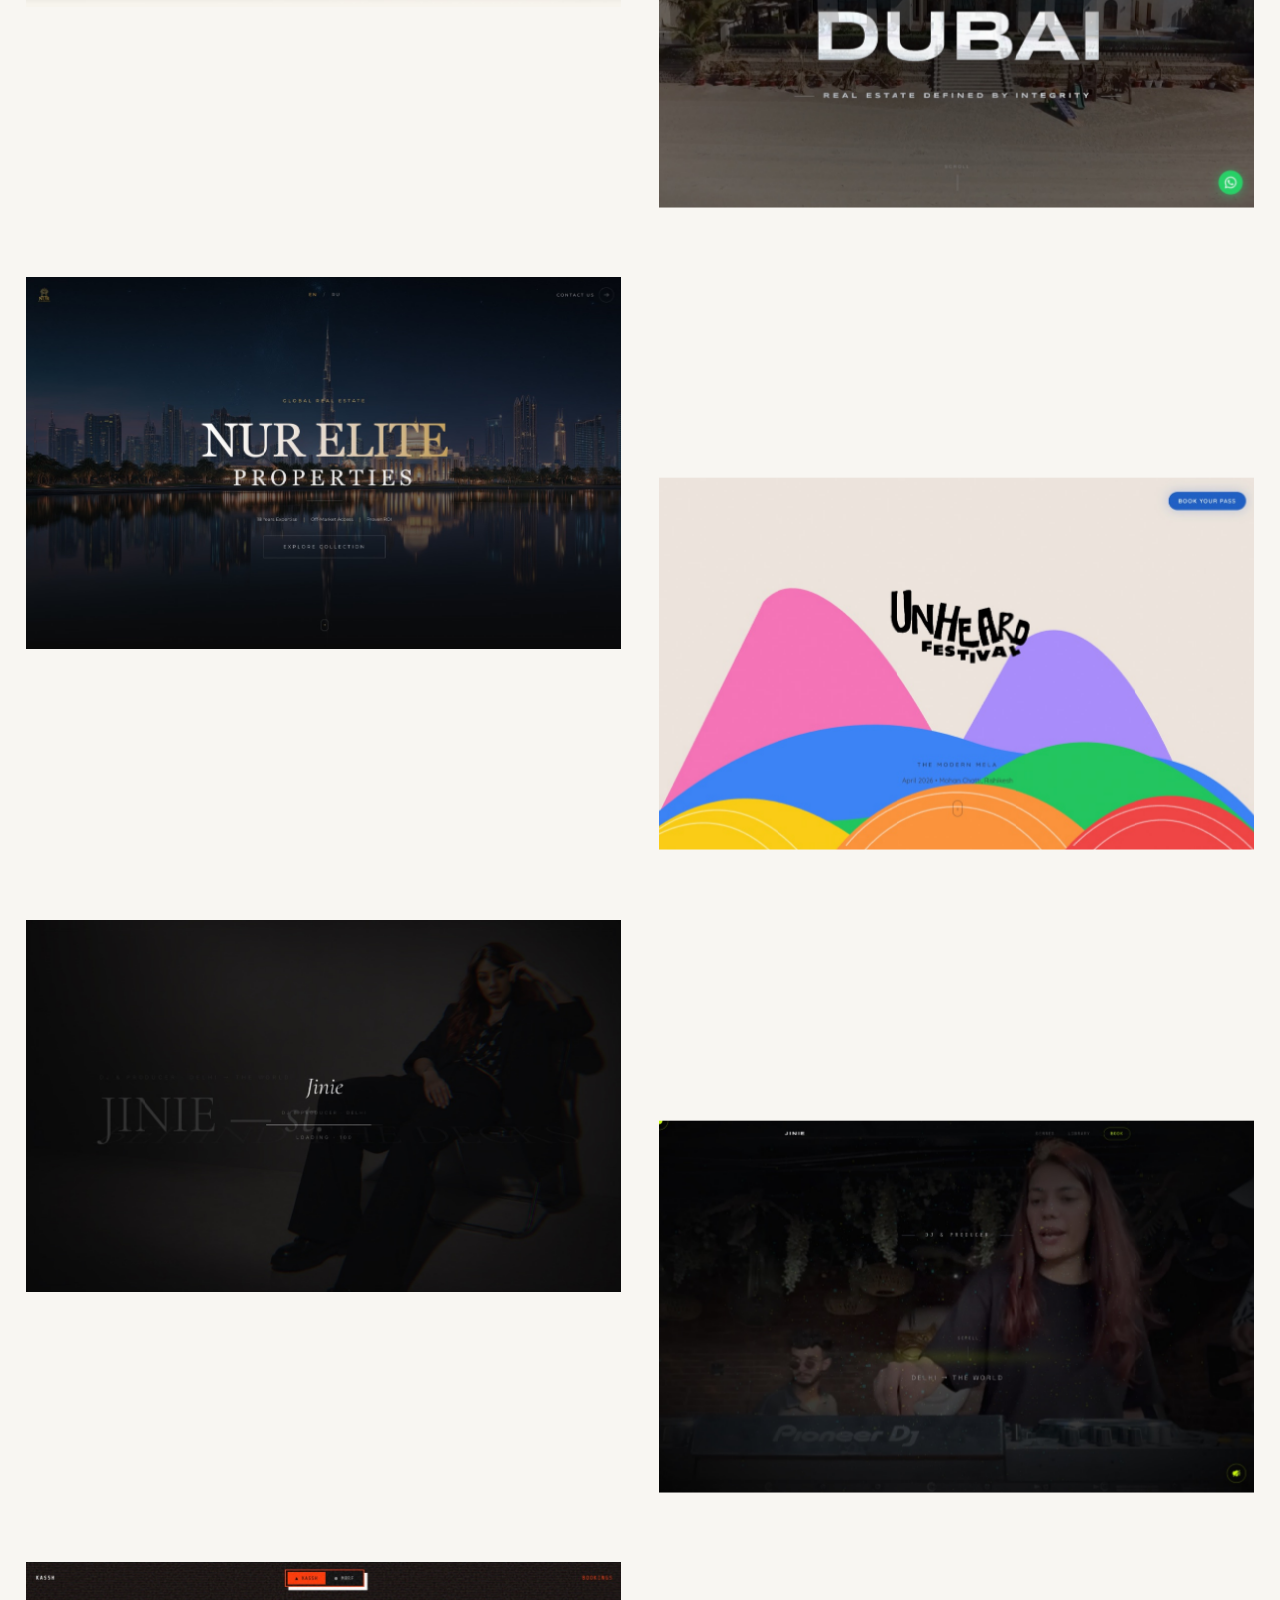
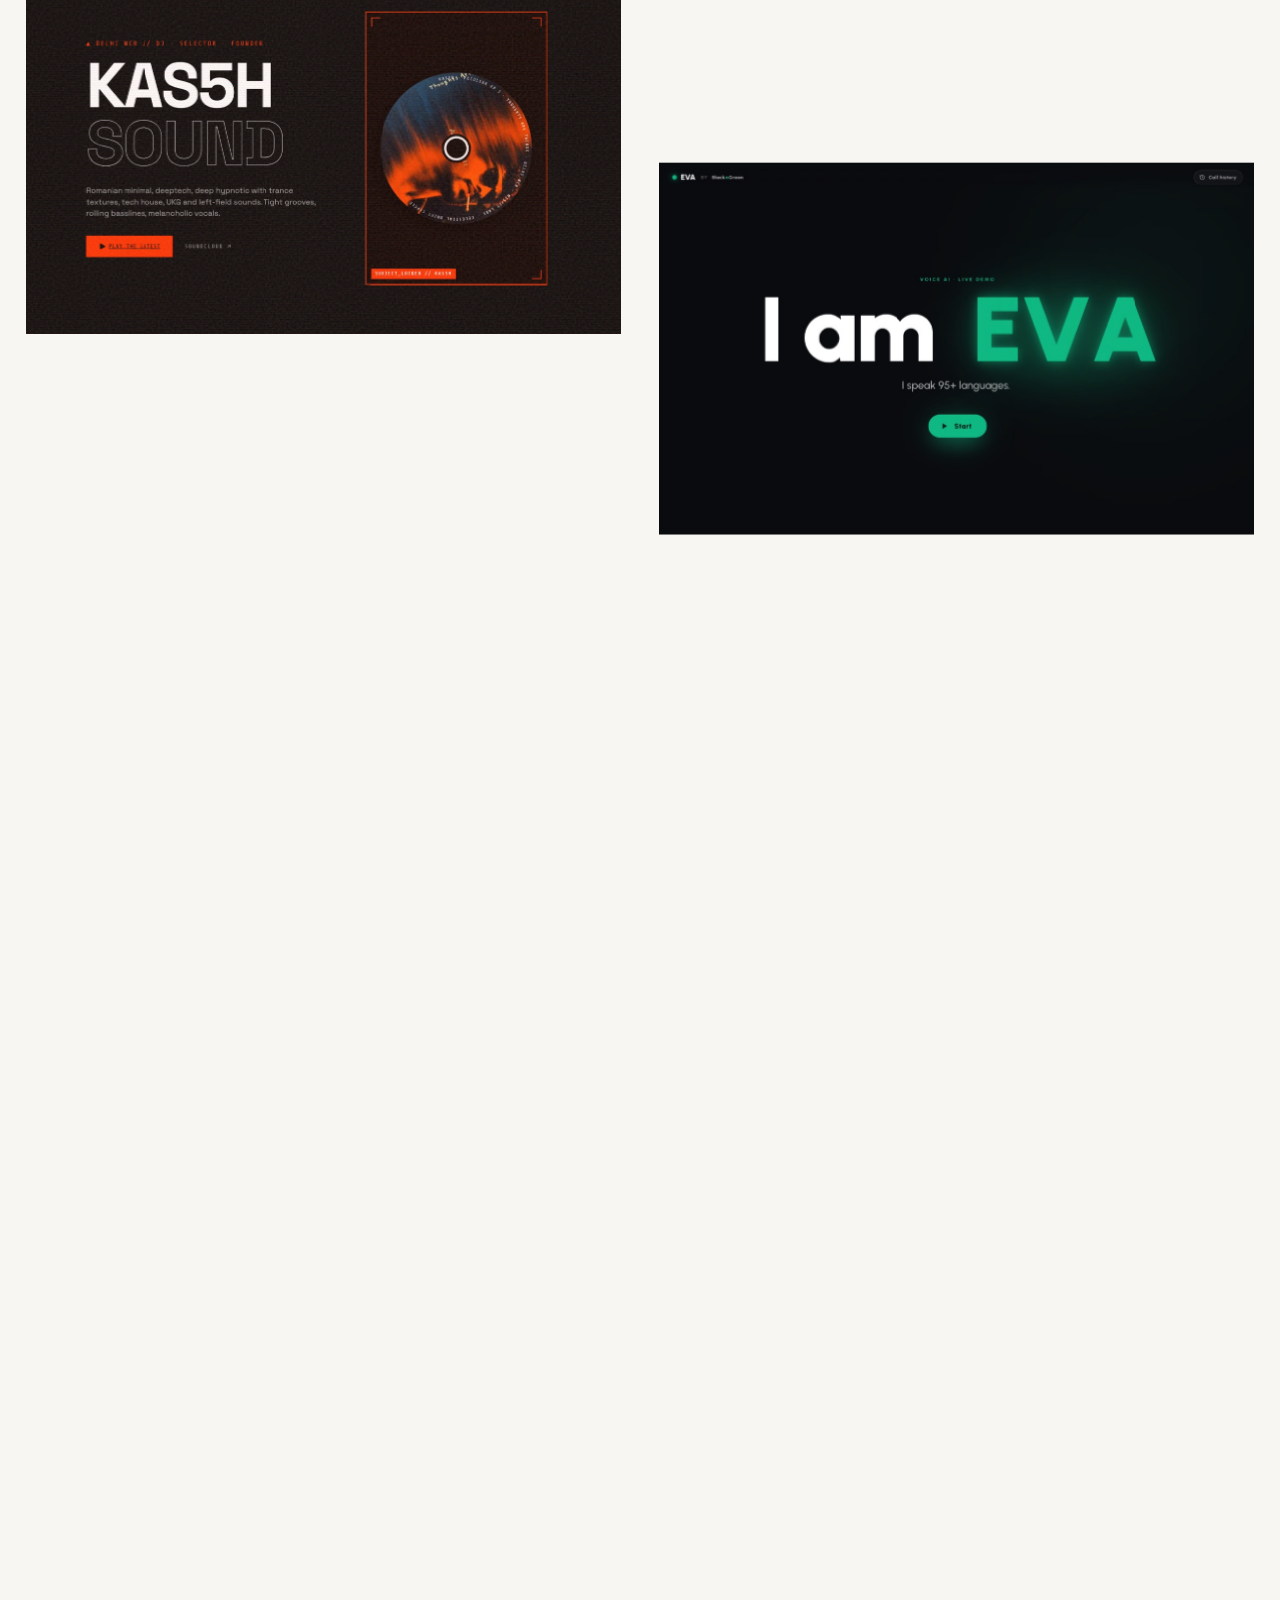
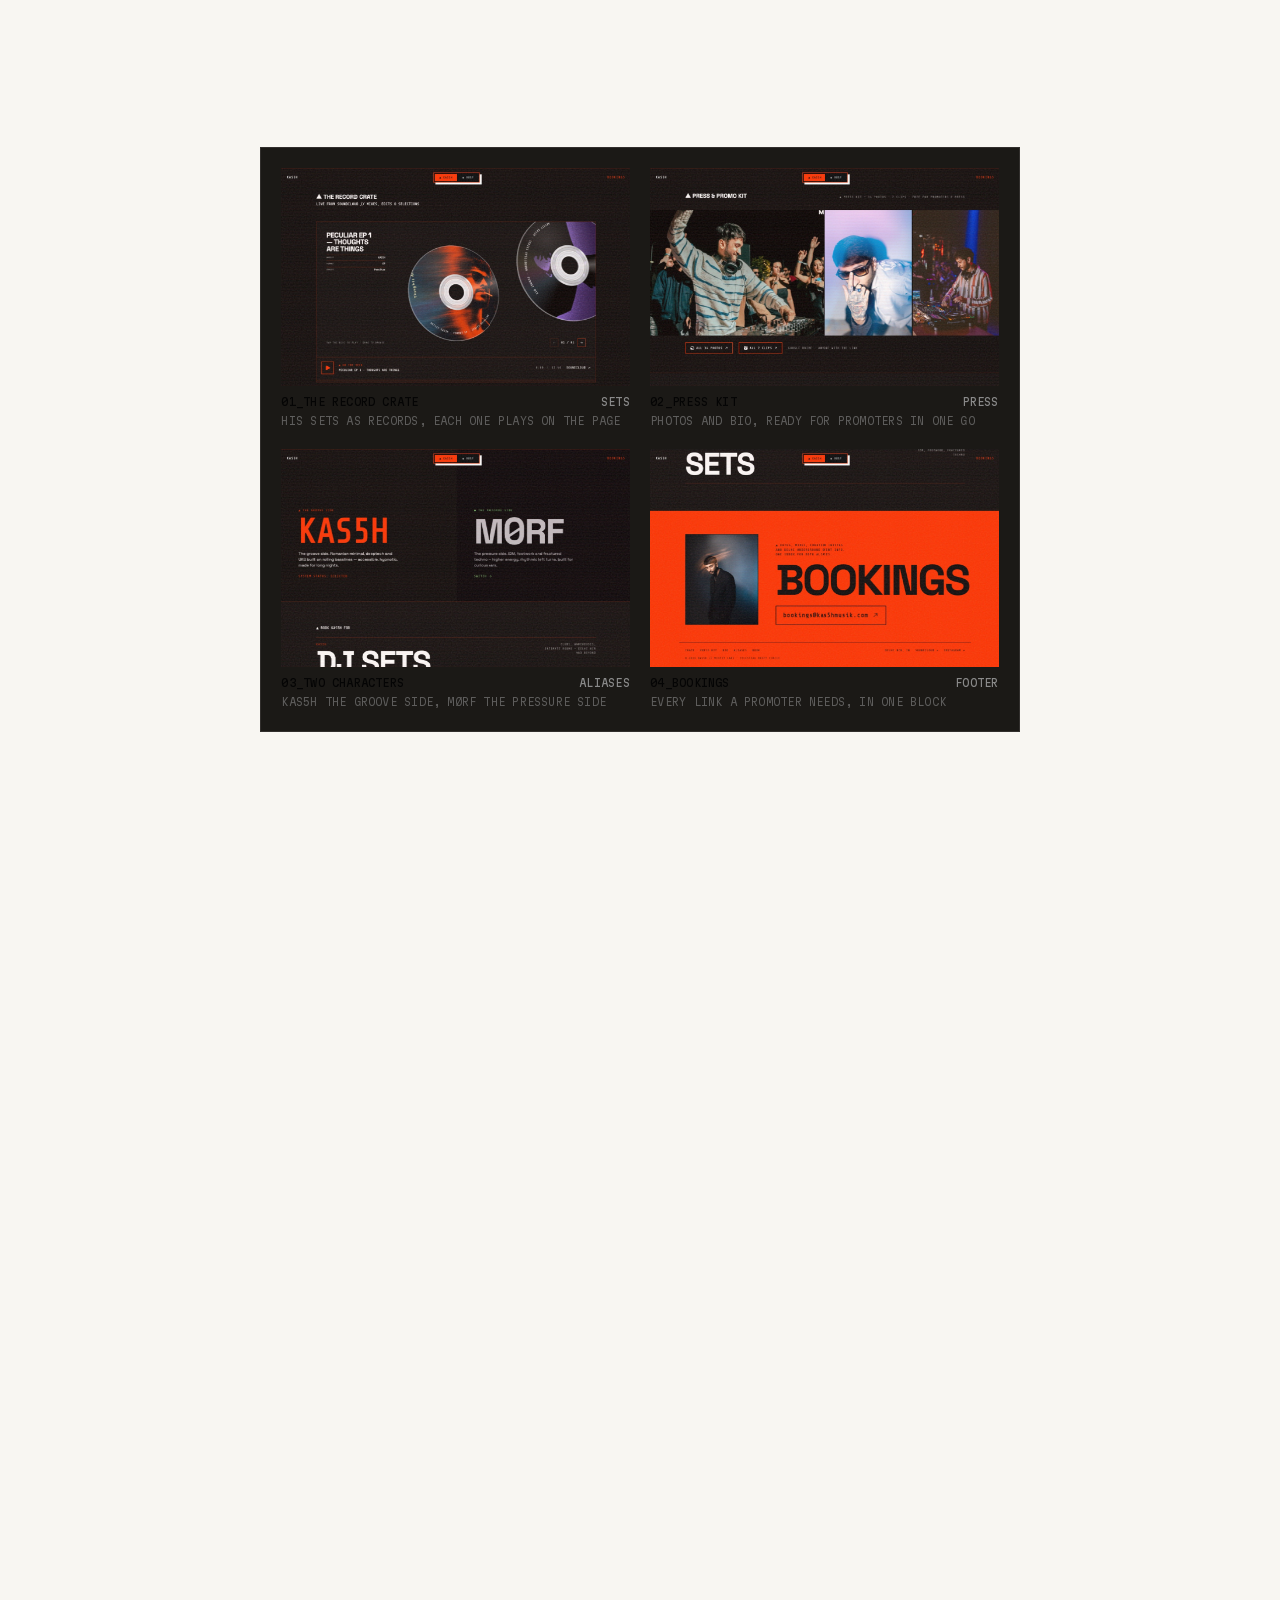
==== commit 760d7a16: "Clean the address bar: drop utm_, fbclid and similar tags that Instagram adds Co-Authored-By: Claude" ====
--- a/index.html
+++ b/index.html
@@ -443,6 +443,15 @@
     addEventListener("scroll", function () { if (!raf) cur = target = scrollY; }, { passive: true });
   })();
 
+  /* ── clean address bar: Instagram and others add utm_ and fbclid tags to every
+     link; drop them from the URL once the page has opened ── */
+  if (location.search && history.replaceState) {
+    var qs = new URLSearchParams(location.search), keep = new URLSearchParams();
+    qs.forEach(function (v, k) { if (!/^(utm_|fbclid$|gclid$|igshid$|igsh$|mc_|ref$|si$|v$|reel$|cb$)/.test(k)) keep.append(k, v); });
+    var rest = keep.toString();
+    history.replaceState(null, "", location.pathname + (rest ? "?" + rest : "") + location.hash);
+  }
+
   var pre = document.querySelector("[data-pre]");
   if (!animate) {
     pre.classList.add("done"); document.body.classList.remove("loading"); document.body.classList.add("dark");
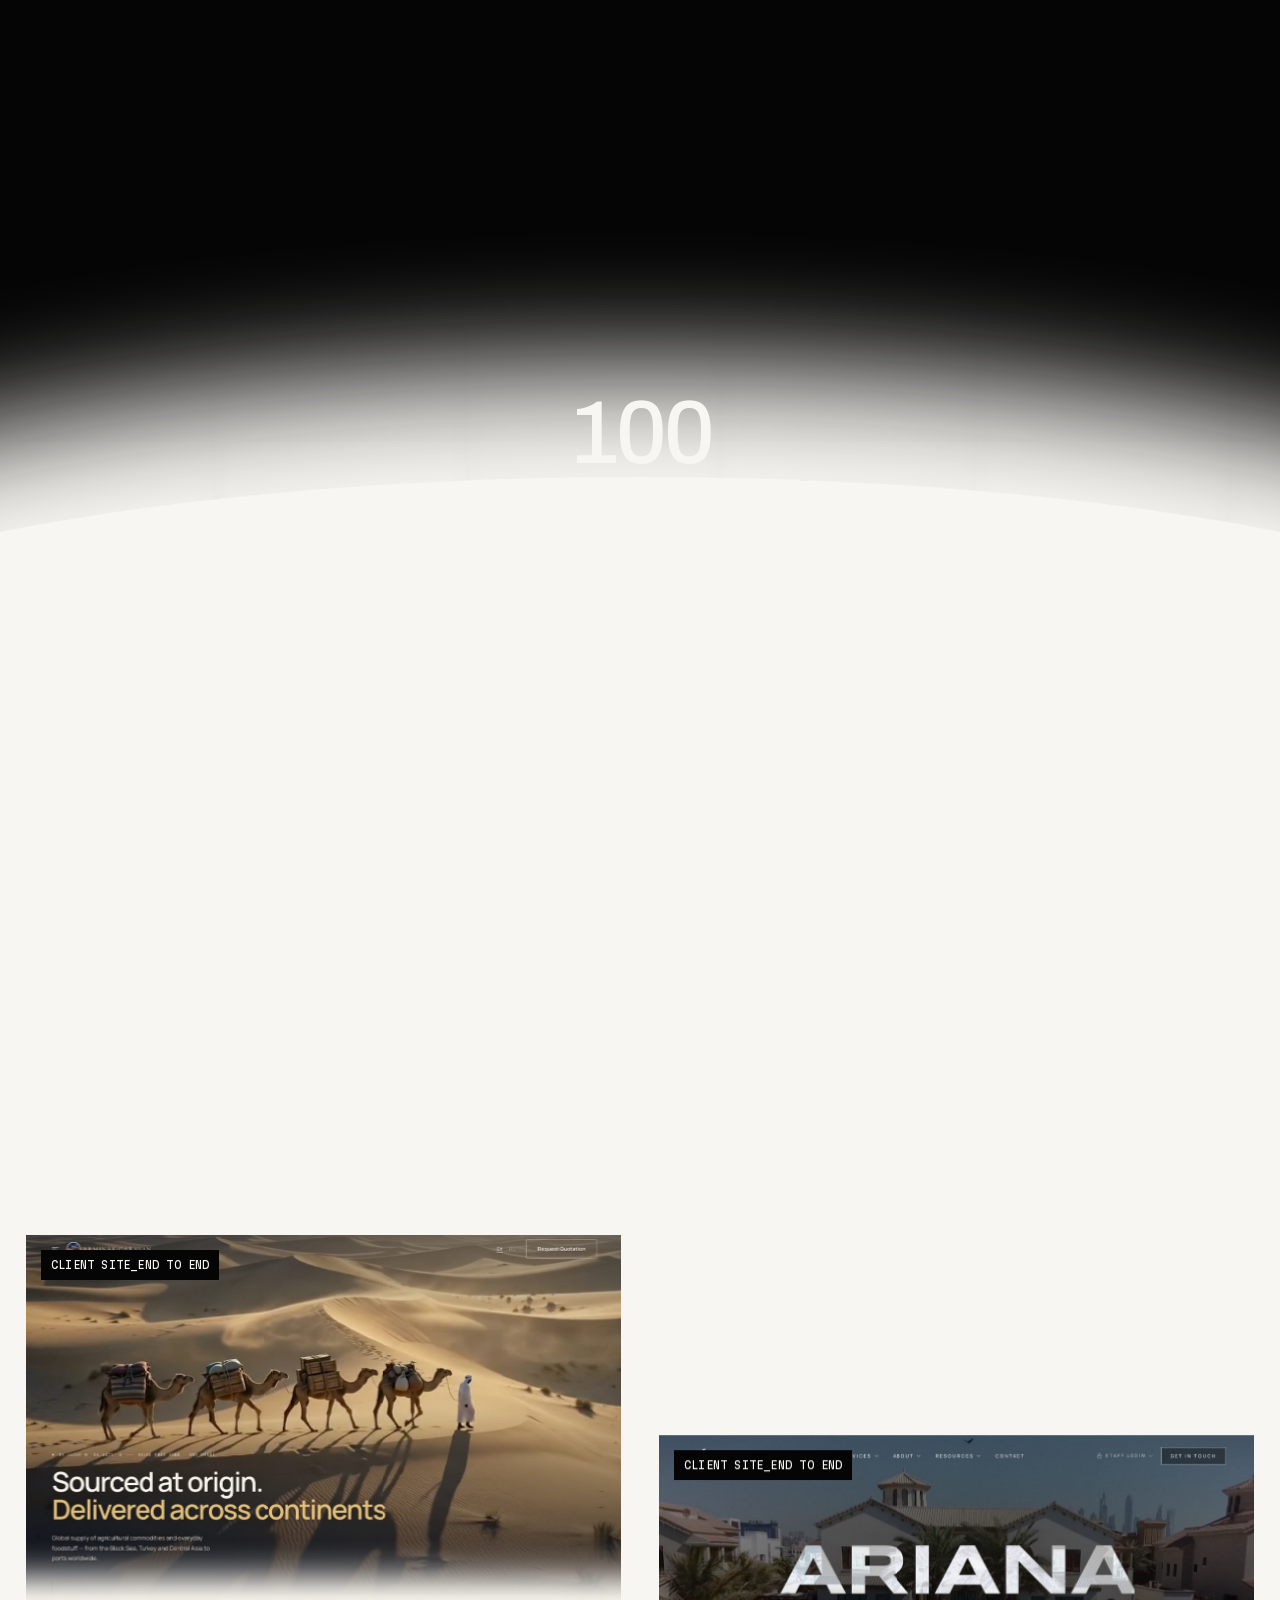
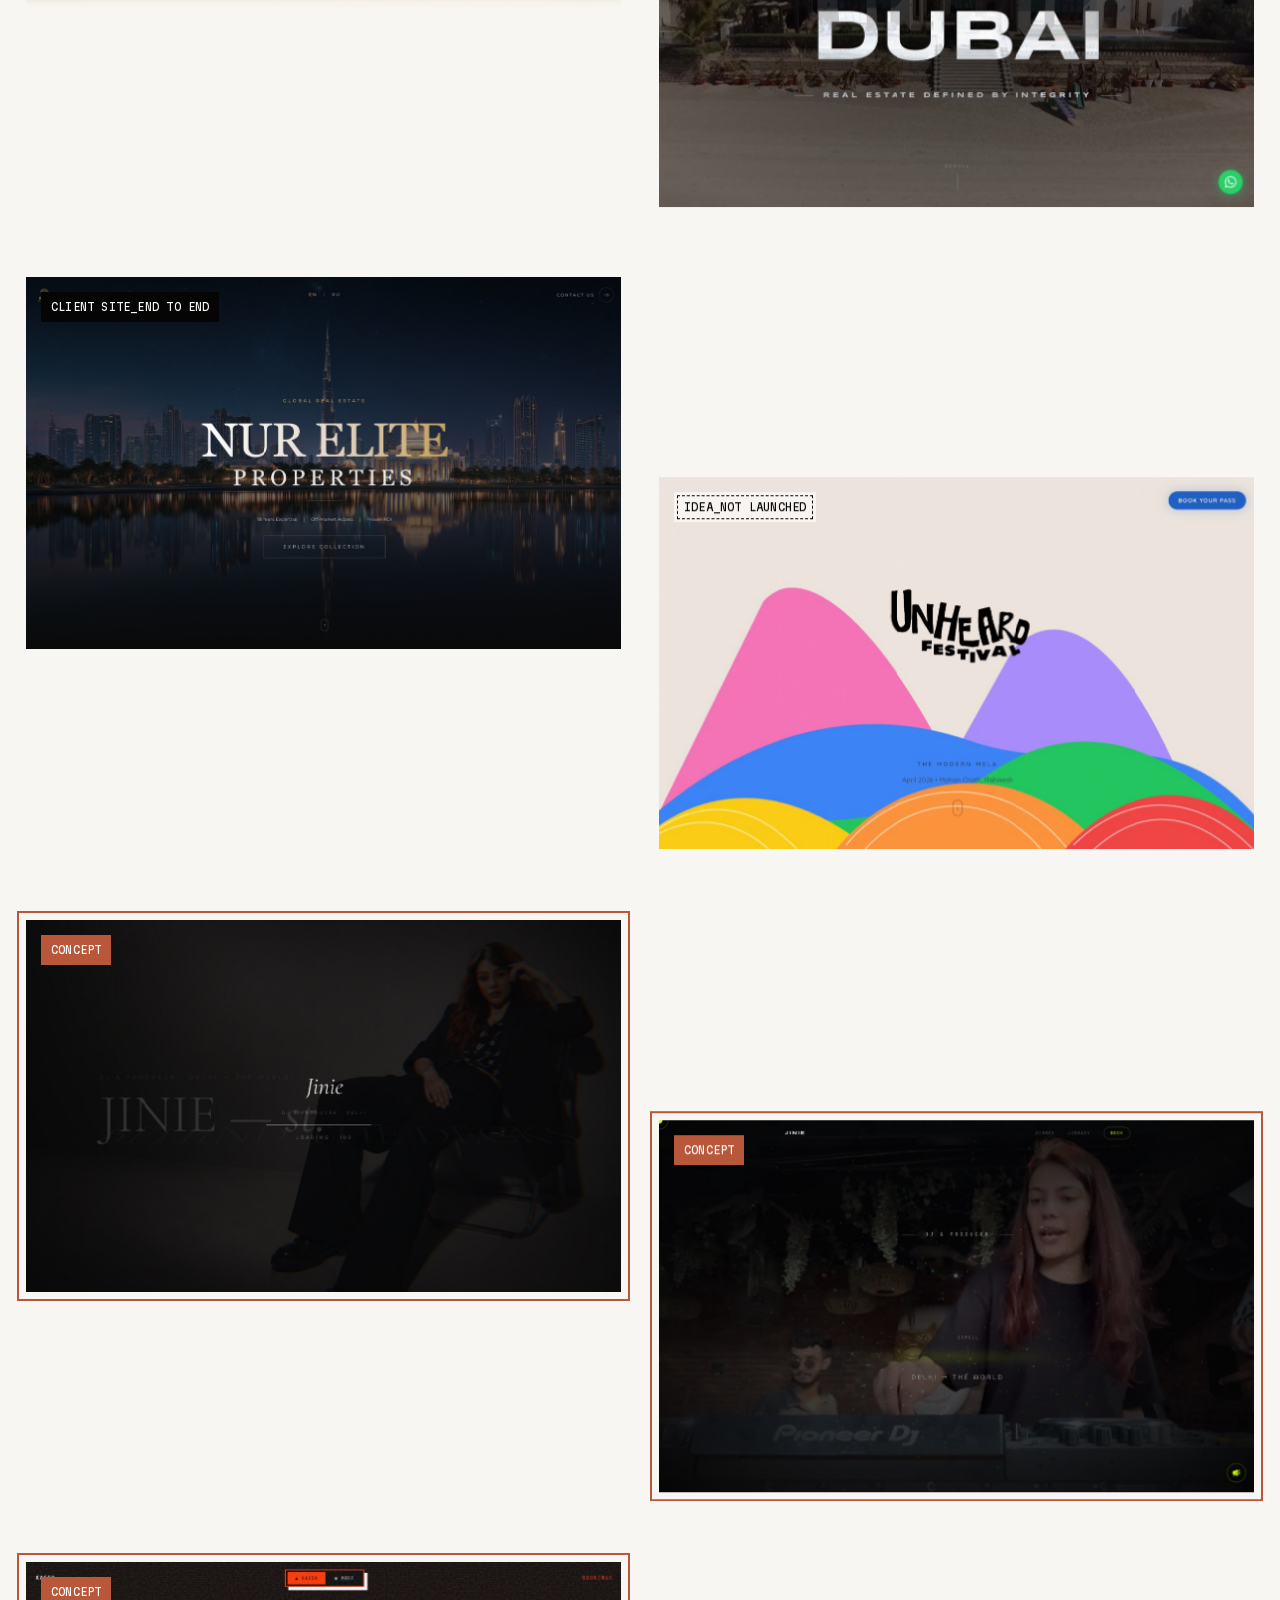
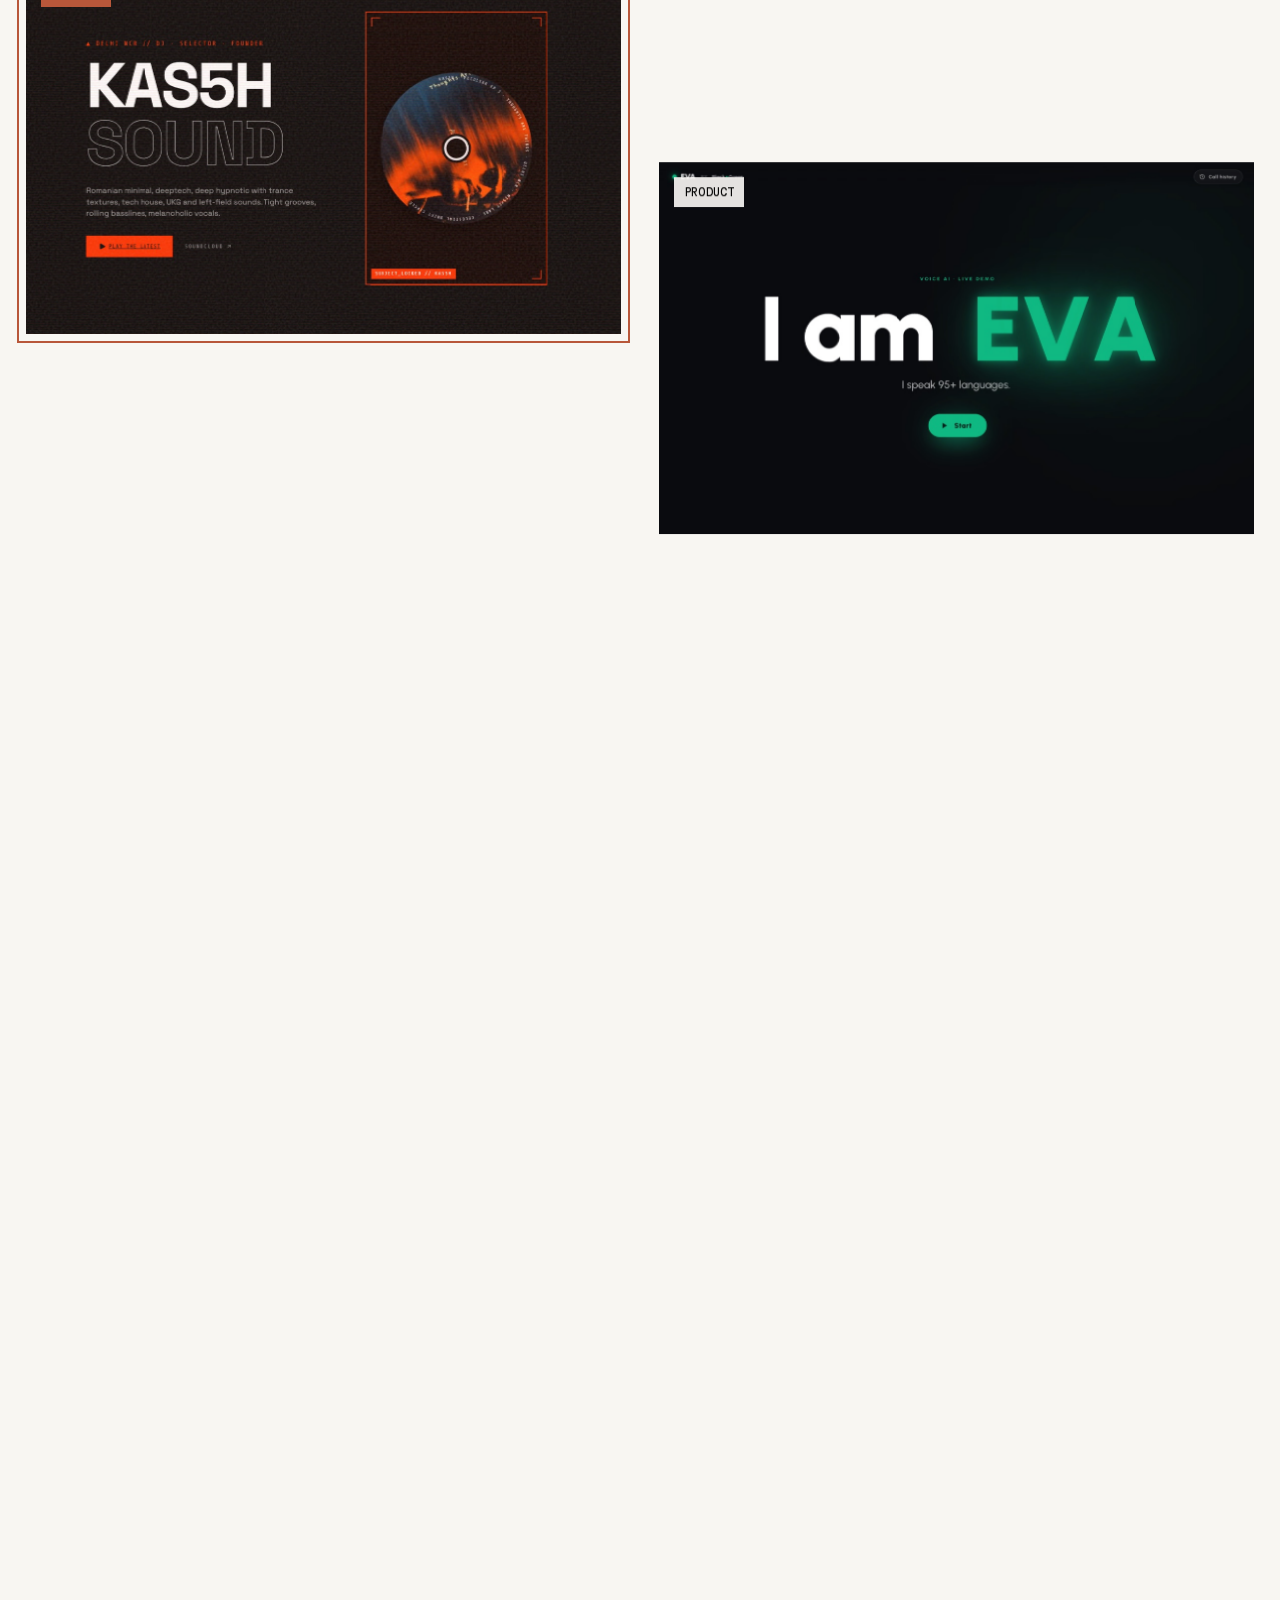
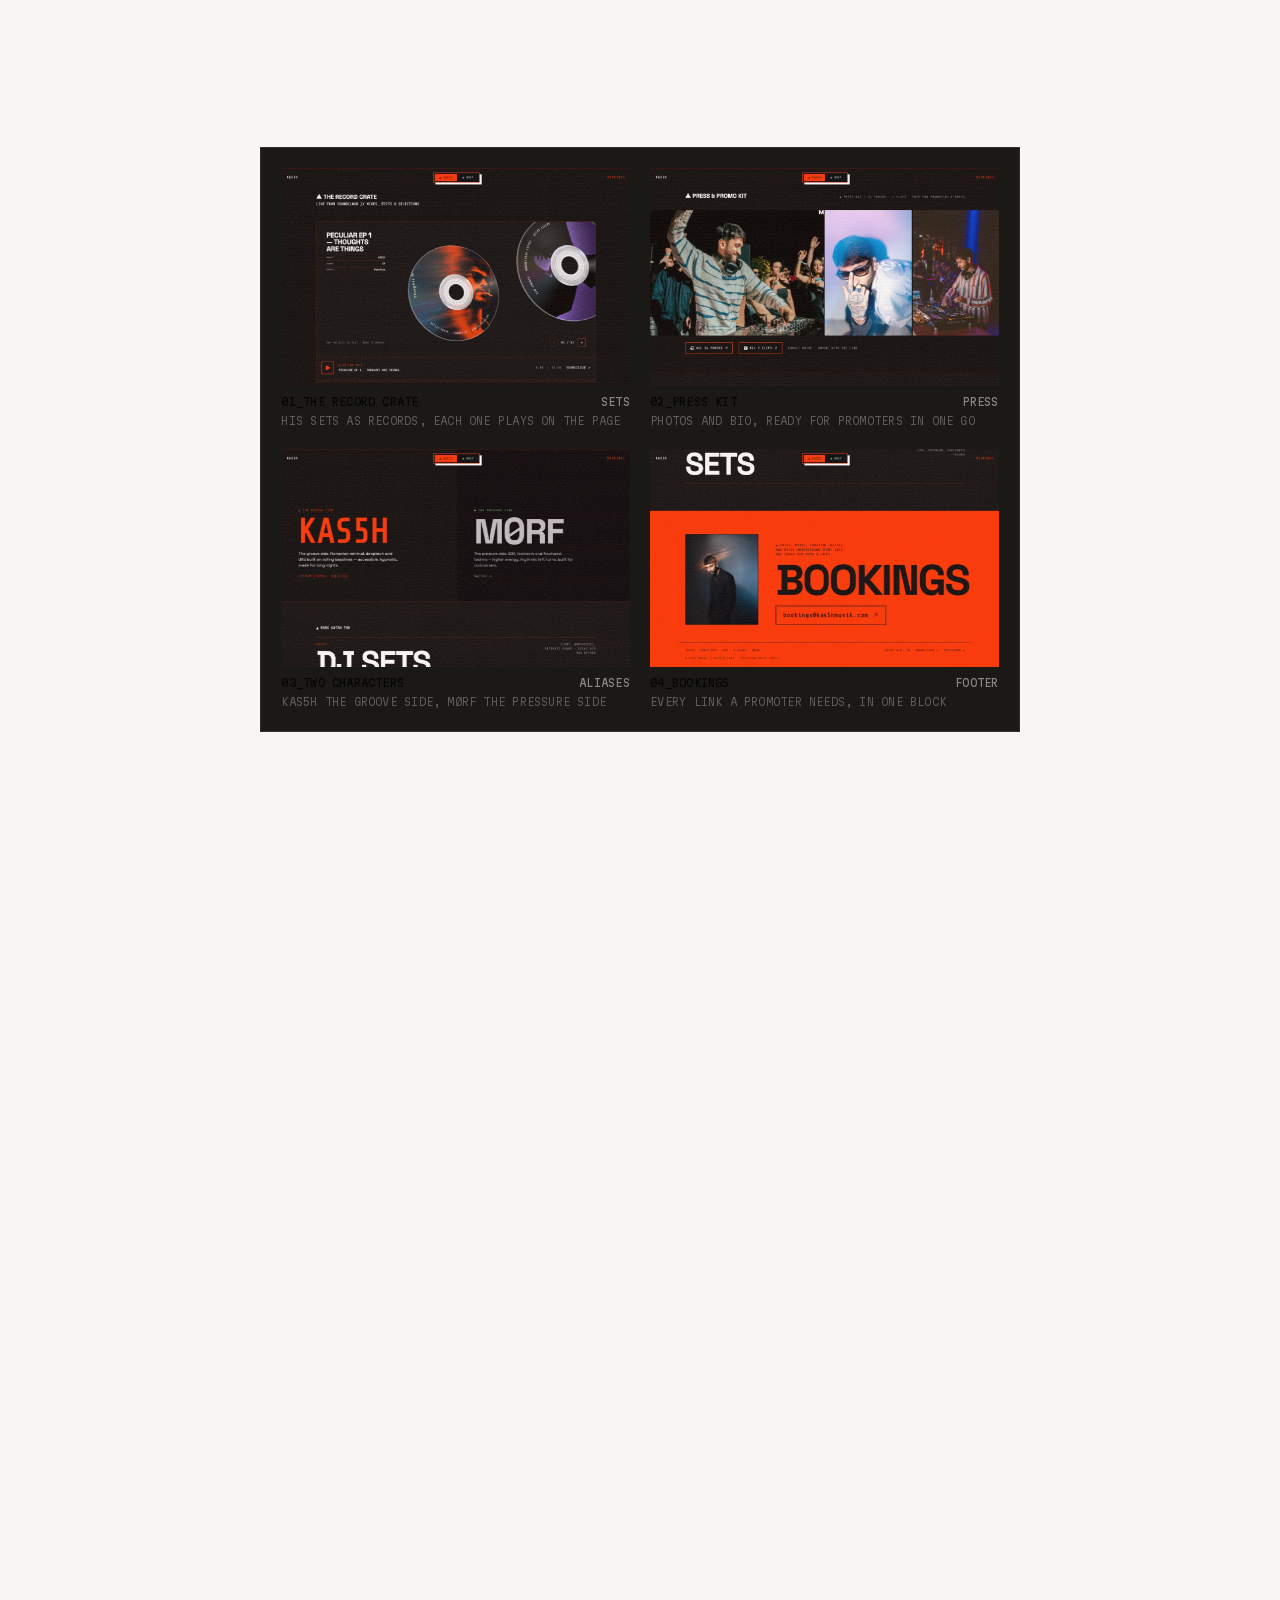
==== commit 5aaa60d5: "Work labels: client sites end to end, UNHEARD as an idea, Jinie, DJ Jinie and KAS5H as concepts in c" ====
--- a/index.html
+++ b/index.html
@@ -140,6 +140,18 @@
 .sheet__media .mono{margin-top:.7rem;display:flex;justify-content:space-between}
 .sheet__top{margin:0;display:flex;justify-content:space-between}
 .sheet__name{margin:.6rem 0 0;font-size:clamp(2.6rem,5.6vw,6rem);font-weight:500;line-height:.92;letter-spacing:-.05em}
+/* what kind of work: client sites in ink, ideas dashed, concepts in clay so they read as different at a glance */
+:root{--clay:#b8573a}
+.kind{position:absolute;top:clamp(.6rem,1.2vw,1rem);left:clamp(.6rem,1.2vw,1rem);padding:.4rem .6rem;background:var(--ink);color:var(--paper);pointer-events:none}
+.is-idea .kind{background:rgba(248,246,242,.92);color:var(--ink);outline:1px dashed var(--ink);outline-offset:-4px}
+.is-concept .kind{background:var(--clay);color:#fff}
+.is-product .kind{background:rgba(248,246,242,.92);color:var(--ink)}
+.piece.is-concept .slice{outline:2px solid var(--clay);outline-offset:7px}
+.piece.is-concept .cap,.piece.is-concept .cap .dim{color:var(--clay)}
+.sheet__kind{margin:1.3rem 0 0;padding:.9rem 1rem;border:1px solid var(--line);line-height:1.6;max-width:52ch;text-transform:none;font-size:.72rem}
+.sheet__kind b{display:block;margin-bottom:.3rem;font-weight:400;text-transform:uppercase}
+.sheet__kind.is-concept{border-color:var(--clay);color:var(--clay)}
+.sheet__kind.is-idea{border-style:dashed}
 .sheet__sum{margin:1.2rem 0 0;font-size:clamp(1.05rem,1.35vw,1.3rem);font-weight:500;line-height:1.35;letter-spacing:-.015em;max-width:38ch}
 .sheet__rows{margin-top:clamp(1.6rem,4vh,2.6rem)}
 .row{position:relative;padding:1rem 0 0}
@@ -156,6 +168,7 @@
 .sheet__open:hover i{transform:translate(3px,-3px)}
 .sheet__close{position:fixed;top:.75rem;right:var(--gutter);z-index:3;font:inherit;text-transform:uppercase;font-family:var(--f-mono);font-size:.66rem;letter-spacing:.02em;color:var(--paper);background:var(--ink);border:0;padding:.55rem .8rem;cursor:pointer}
 .sheet__close:hover{opacity:.8}
+.sheet__close:focus:not(:focus-visible){outline:none}
 .fly{position:fixed;z-index:101;background-size:cover;background-position:top;pointer-events:none;will-change:transform}
 @media (max-width:860px){.sheet__grid{grid-template-columns:1fr;padding-top:4rem}.sheet__media{position:relative;top:0}}
 @media (max-width:760px){.cols{grid-template-columns:1fr;row-gap:4rem}.piece:nth-child(even){margin-top:0}}
@@ -227,7 +240,7 @@
   </section>
 
   <section class="work" id="work">
-    <p class="label mono dim" data-w>Eight sites_All live</p>
+    <p class="label mono dim" data-w>Eight projects_Three for clients</p>
     <h2 class="big work__title"><span data-w>Work</span><span class="n mono dim" data-w>[008]</span></h2>
     <div class="cols" id="pieces"></div>
   </section>
@@ -243,7 +256,7 @@
   </section>
 
   <section class="screen latest" id="latest">
-    <p class="label mono dim" data-w>Currently working on_KAS5H</p>
+    <p class="label mono dim" data-w>Currently working on_KAS5H concept</p>
     <h2 class="big" data-w data-caption>What I'm building right now</h2>
     <div class="panel" id="frames"></div>
     <a class="latest__open mono" href="https://kas5h.vercel.app/" target="_blank" rel="noopener" data-w>Open the site ↗</a>
@@ -265,11 +278,12 @@
   <div class="sheet__bg"></div>
   <div class="sheet__scroll">
     <div class="sheet__grid">
-      <div class="sheet__media"><img data-s-img alt=""><p class="mono dim"><span data-s-url></span><span>Live</span></p></div>
+      <div class="sheet__media"><img data-s-img alt=""><p class="mono dim"><span data-s-url></span><span data-s-state></span></p></div>
       <div class="sheet__body">
         <p class="sheet__top mono dim"><span class="mk"><span data-s-n></span></span><span class="mk"><span data-s-sector></span></span></p>
         <h3 class="sheet__name mk" id="sheetName"><span data-s-name></span></h3>
         <p class="sheet__sum" data-s-sum></p>
+        <p class="sheet__kind mono" data-s-kind></p>
         <div class="sheet__rows" data-s-rows></div>
         <a class="sheet__open mono" data-s-open target="_blank" rel="noopener">Open the live site<i>↗</i></a>
       </div>
@@ -290,15 +304,21 @@
 
   /* ── the sites ── */
   var P = [
-    ["hero_arminak", "Arminak Caravan", "Commodity trading", "E-commerce with a full admin panel CMS: catalogue, spec sheets, trade map and quotation desk", "https://arminakcaravantrading.com/", ["Product catalogue with spec sheets", "3D trade-route globe", "Quotation request desk", "English and Russian"], "A trading house site that works like a catalogue"],
-    ["hero_ariana", "Ariana Integrity", "Real estate", "Built entirely on Zoho CRM, fully connected and live, with a full video in the hero", "https://www.arianaintegrity.com/", ["Live property listings from the CRM", "Sale and rent search with filters", "Property pages with gallery and enquiry", "Mortgage and investment calculators", "Listings sent to Bayut automatically", "Its own blog"], "A Dubai real estate brokerage, run live from its CRM"],
-    ["hero_nurelite", "Nur Elite", "Real estate", "My first web project: investment advisory led by image and video", "https://nurelite.properties/", ["Image and video on every page", "An off-market collection", "English and Russian"], "My first web project, an investment advisory led by image and video"],
-    ["hero_unheard", "UNHEARD 2.0", "Festival", "A music and wellness gathering in Rishikesh, with pass booking", "https://unheard-f.vercel.app/", ["Illustrated hills hero", "Passes and stay options", "Everything about the gathering on one page"], "A music and wellness gathering in Rishikesh"],
-    ["hero_jinie", "Jinie Bhatnagar", "Artist", "Portfolio for a Delhi DJ and producer", "https://omarjnbz.github.io/Jinie-Portfolio/", ["Full-screen studio portrait", "Editorial type", "The story behind the decks"], "A portfolio for a Delhi DJ and producer"],
-    ["hero_djjinie", "DJ Jinie", "Artist", "Live set in the hero, a playable music library and booking", "https://jinie.vercel.app/", ["Live set video behind the hero", "A playable music library, The Vault", "Mixes and booking on one page"], "A newer site for the same artist, built around the live sets"],
-    ["hero_kash", "KAS5H", "Press kit", "A DJ press kit with records, two characters and bookings", "https://kas5h.vercel.app/", ["Sets as records you can play", "Two characters, KAS5H and MØRF", "Press kit and bookings"], "A press kit for a Delhi selector with two aliases"],
-    ["hero_bngeva", "EVA", "Voice AI", "A voice agent you talk to in the browser, in 95+ languages", "https://bng-eva.vercel.app", ["Press start and speak", "Answers in 95+ languages", "Live voice, not a recording"], "A voice agent you talk to in the browser"]
+    ["hero_arminak", "Arminak Caravan", "Commodity trading", "E-commerce with a full admin panel CMS: catalogue, spec sheets, trade map and quotation desk", "https://arminakcaravantrading.com/", ["Product catalogue with spec sheets", "3D trade-route globe", "Quotation request desk", "English and Russian"], "A trading house site that works like a catalogue", "client"],
+    ["hero_ariana", "Ariana Integrity", "Real estate", "Built entirely on Zoho CRM, fully connected and live, with a full video in the hero", "https://www.arianaintegrity.com/", ["Live property listings from the CRM", "Sale and rent search with filters", "Property pages with gallery and enquiry", "Mortgage and investment calculators", "Listings sent to Bayut automatically", "Its own blog"], "A Dubai real estate brokerage, run live from its CRM", "client"],
+    ["hero_nurelite", "Nur Elite", "Real estate", "My first web project: investment advisory led by image and video", "https://nurelite.properties/", ["Image and video on every page", "An off-market collection", "English and Russian"], "My first web project, an investment advisory led by image and video", "client"],
+    ["hero_unheard", "UNHEARD 2.0", "Festival", "A music and wellness gathering in Rishikesh, with pass booking", "https://unheard-f.vercel.app/", ["Illustrated hills hero", "Passes and stay options", "Everything about the gathering on one page"], "A music and wellness gathering in Rishikesh", "idea"],
+    ["hero_jinie", "Jinie Bhatnagar", "Image portfolio", "An image portfolio with 3D effects", "https://omarjnbz.github.io/Jinie-Portfolio/", ["Full-screen studio portrait", "3D WebGL effects", "Editorial type"], "An image portfolio built around one studio portrait, with 3D effects running underneath", "concept"],
+    ["hero_djjinie", "DJ Jinie", "DJ site", "Live set in the hero, a playable music library and booking", "https://jinie.vercel.app/", ["Live set video behind the hero", "A playable music library, The Vault", "Mixes and booking on one page"], "A DJ site built around the live sets", "concept"],
+    ["hero_kash", "KAS5H", "Press kit", "A DJ press kit with records, two characters and bookings", "https://kas5h.vercel.app/", ["Sets as records you can play", "Two characters, KAS5H and MØRF", "Press kit and bookings"], "A press kit for a Delhi selector with two aliases", "concept"],
+    ["hero_bngeva", "EVA", "Voice AI", "A voice agent you talk to in the browser, in 95+ languages", "https://bng-eva.vercel.app", ["Press start and speak", "Answers in 95+ languages", "Live voice, not a recording"], "A voice agent you talk to in the browser", "product"]
   ];
+  var KIND = {
+    client: ["Client site_End to end", "A client site I built end to end: design, development and launch, all done by me"],
+    idea: ["Idea_Not launched", "An idea that never went live. Designed and built, then left on the shelf"],
+    concept: ["Concept", "A concept, made on my own and not commissioned. The names, music and images belong to their owners and appear here only to show the design"],
+    product: ["Product", "A product build, live and working"]
+  };
   var K = [
     ["kash_deck", "The record crate", "Sets", "His sets as records, each one plays on the page"],
     ["kash_press", "Press kit", "Press", "Photos and bio, ready for promoters in one go"],
@@ -319,9 +339,9 @@
   var pieces = document.getElementById("pieces");
   P.forEach(function (p, i) {
     var a = document.createElement("a");
-    a.className = "piece"; a.href = p[4]; a.target = "_blank"; a.rel = "noopener";
+    a.className = "piece is-" + p[7]; a.href = p[4]; a.target = "_blank"; a.rel = "noopener";
     a.setAttribute("aria-label", p[1] + ", " + p[2] + ". Show the details");
-    a.innerHTML = '<div class="pic">' + sliced(p[0]) + "</div>" +
+    a.innerHTML = '<div class="pic">' + sliced(p[0]) + '<span class="kind mono">' + KIND[p[7]][0] + "</span></div>" +
       '<div class="cap mono" data-w><span>' + String(i + 1).padStart(3, "0") + '_<b>' + p[1] + '</b></span><span class="dim">' + p[2] + "</span></div>" ;
     a.addEventListener("click", function (e) {
       if (e.metaKey || e.ctrlKey || e.shiftKey || e.button) return;
@@ -345,6 +365,9 @@
     q("[data-s-n]").textContent = String(i + 1).padStart(3, "0") + "/" + String(P.length).padStart(3, "0");
     q("[data-s-sector]").textContent = p[2];
     q("[data-s-name]").textContent = p[1];
+    q("[data-s-state]").textContent = { client: "Live", product: "Live", idea: "Idea", concept: "Concept" }[p[7]];
+    q("[data-s-open]").firstChild.nodeValue = p[7] === "client" || p[7] === "product" ? "Open the live site" : "Open the " + (p[7] === "idea" ? "idea" : "concept");
+    var sk = q("[data-s-kind]"); sk.innerHTML = '<b>' + KIND[p[7]][0] + "</b>" + KIND[p[7]][1]; sk.className = "sheet__kind mono is-" + p[7];
     q("[data-s-sum]").innerHTML = p[6].split(" ").map(function (w) { return '<span class="sw">' + w + "</span>"; }).join(" ");
     q("[data-s-url]").textContent = p[4].replace(/^https?:\/\//, "").replace(/\/$/, "");
     q("[data-s-rows]").innerHTML = '<div class="row"><p class="mono dim mk"><span>What it does</span></p>' +
@@ -368,6 +391,7 @@
       .fromTo(words, { opacity: 0, y: 10, color: "#a7a39c" }, { opacity: 1, y: 0, duration: .5 * d, ease: "expo.out", stagger: .012 * d }, .6 * d)
       .to(words, { color: "#050505", duration: .14 * d, stagger: .03 * d }, .8 * d)
       .fromTo(rows, { "--ln": 0 }, { "--ln": 1, duration: .9 * d, ease: "expo.out", stagger: .1 * d }, .7 * d)
+      .fromTo(sk, { opacity: 0, y: 12 }, { opacity: 1, y: 0, duration: .6 * d, ease: "expo.out" }, .95 * d)
       .fromTo(go, { opacity: 0, y: 14 }, { opacity: 1, y: 0, duration: .6 * d, ease: "expo.out" }, 1.1 * d);
   }
   function closeSheet() {
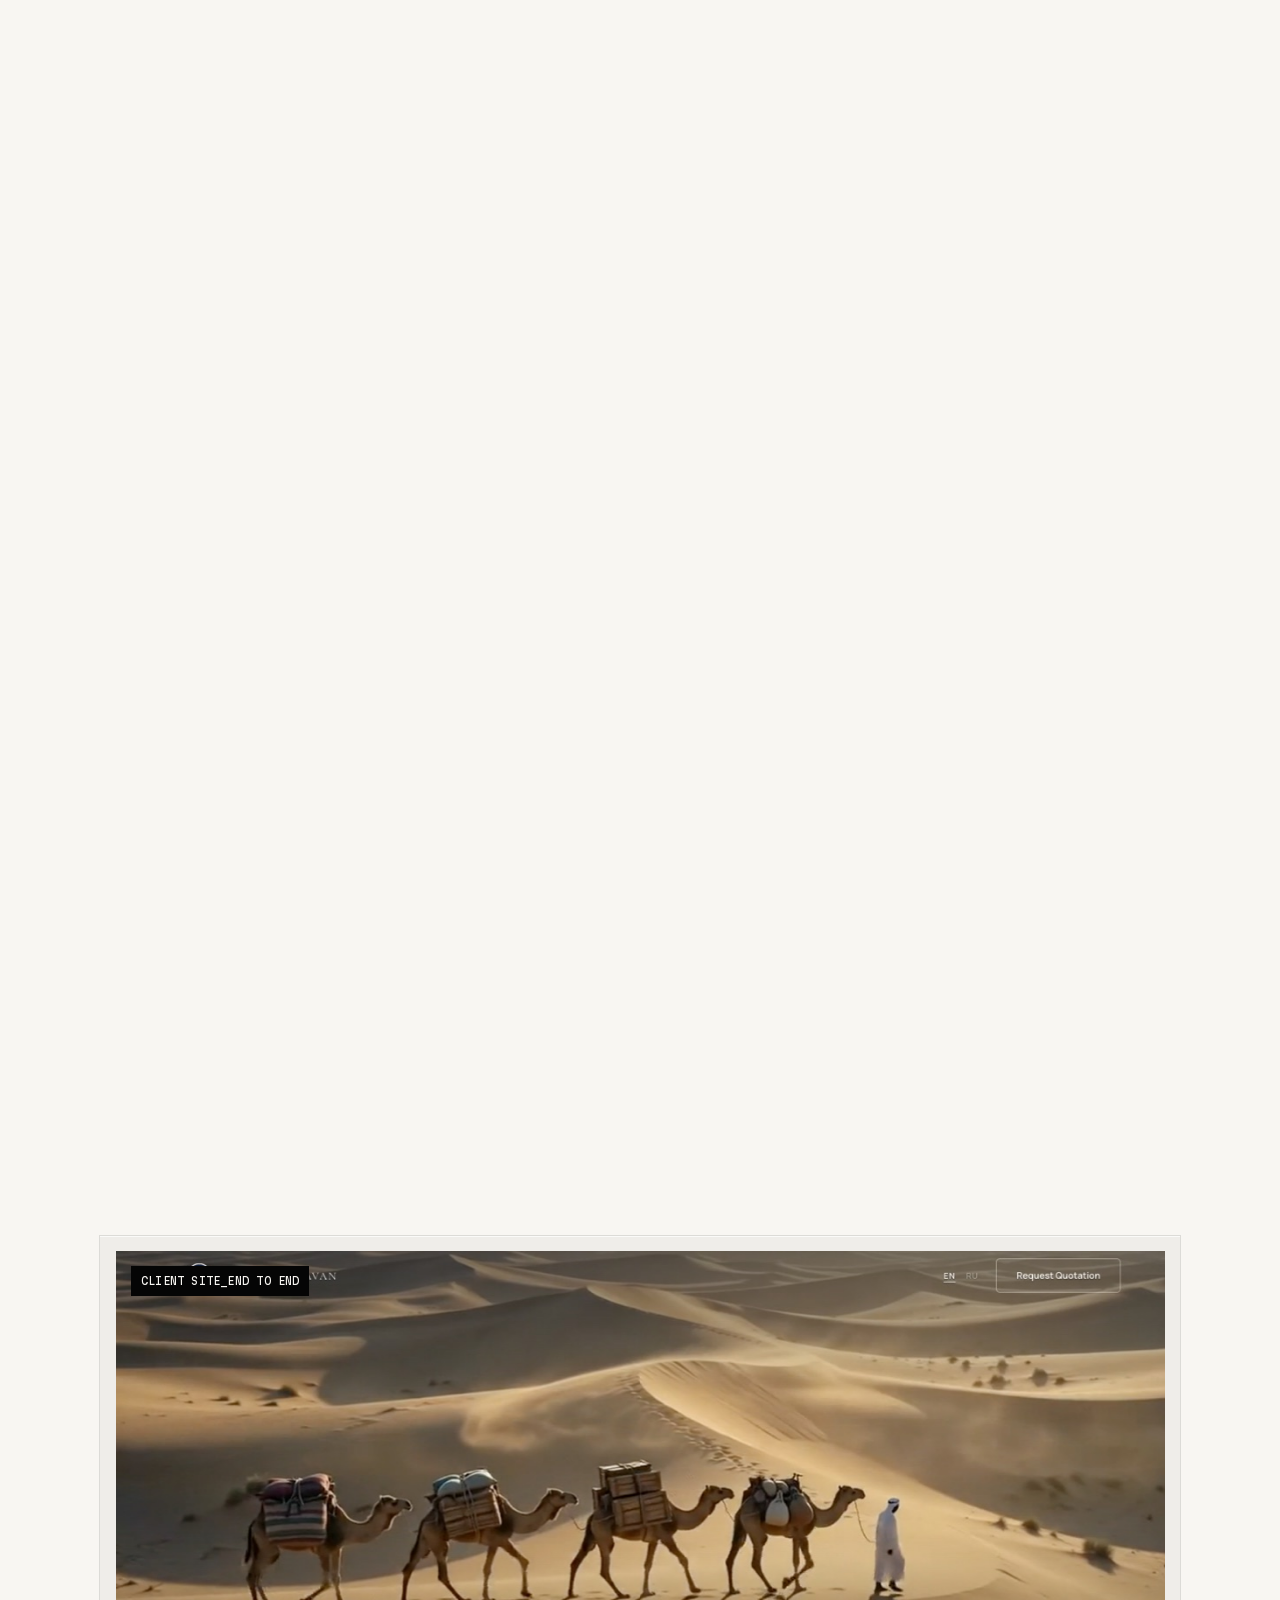
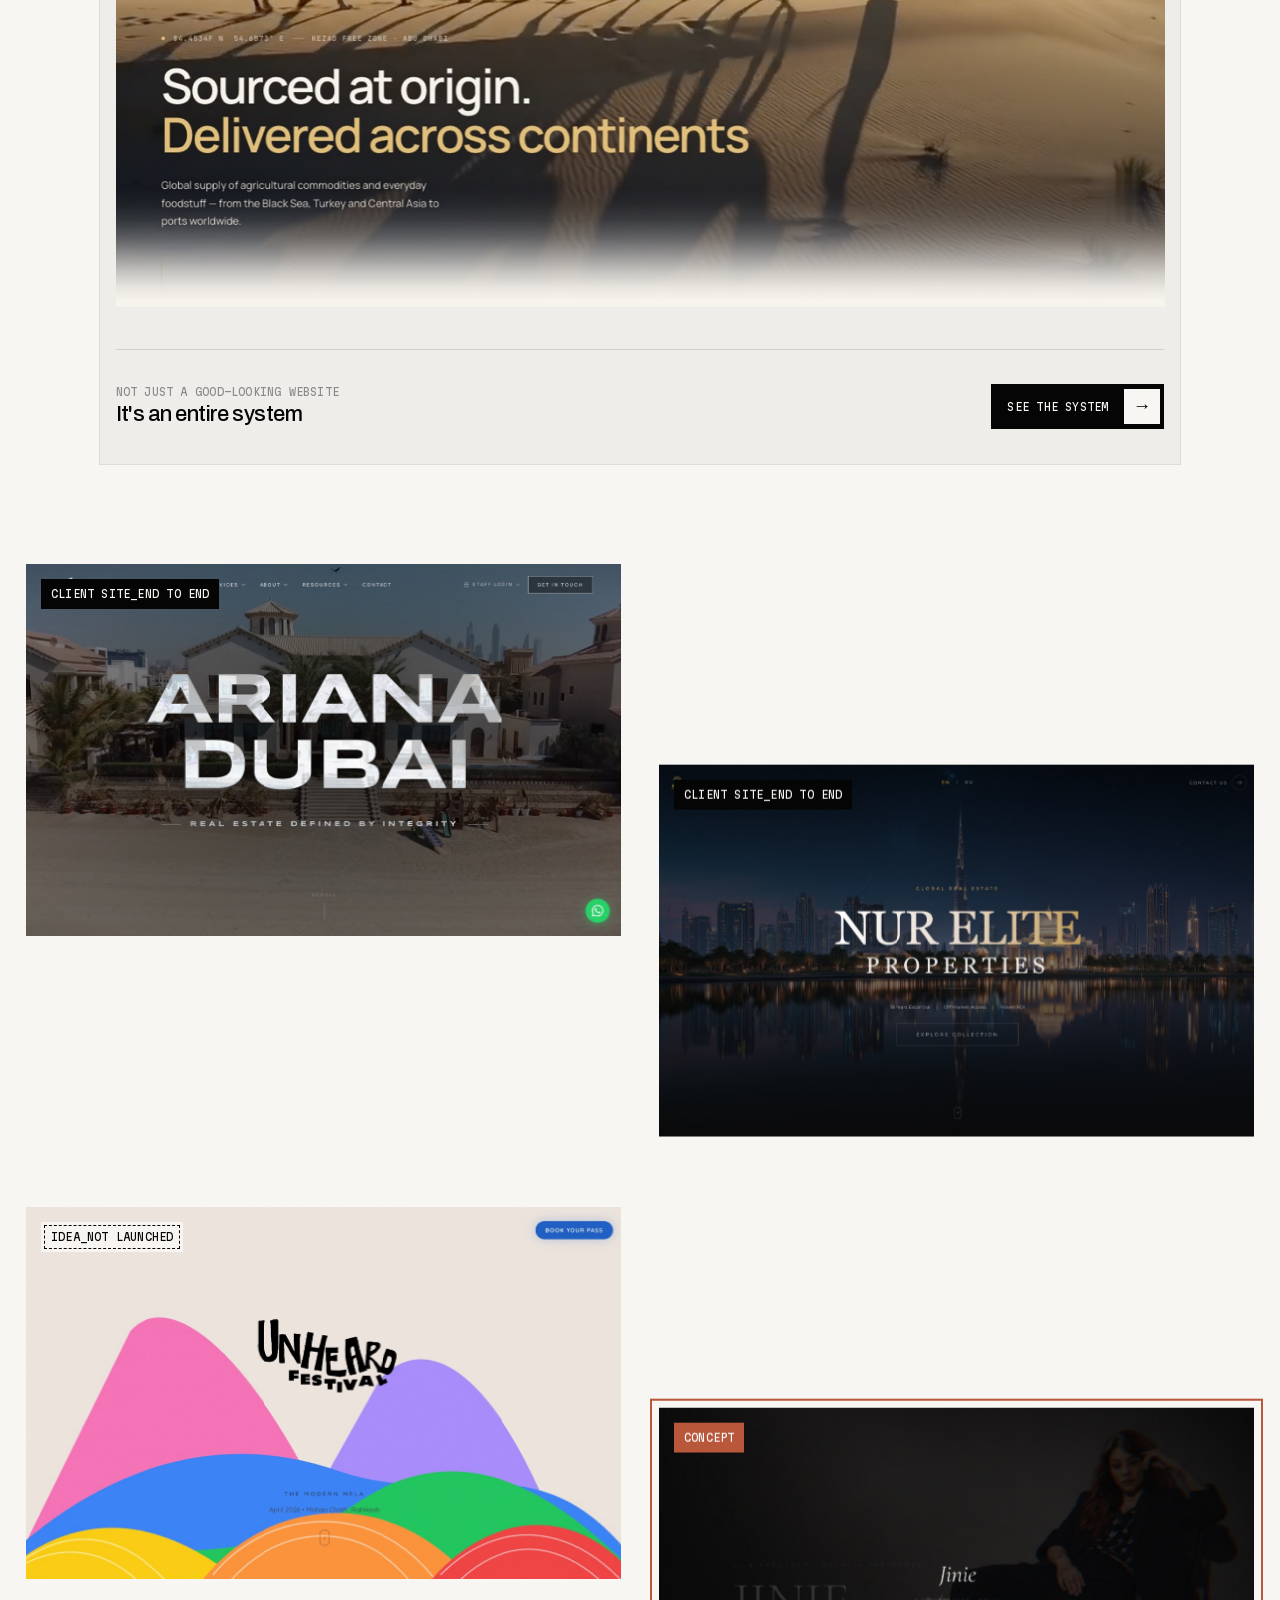
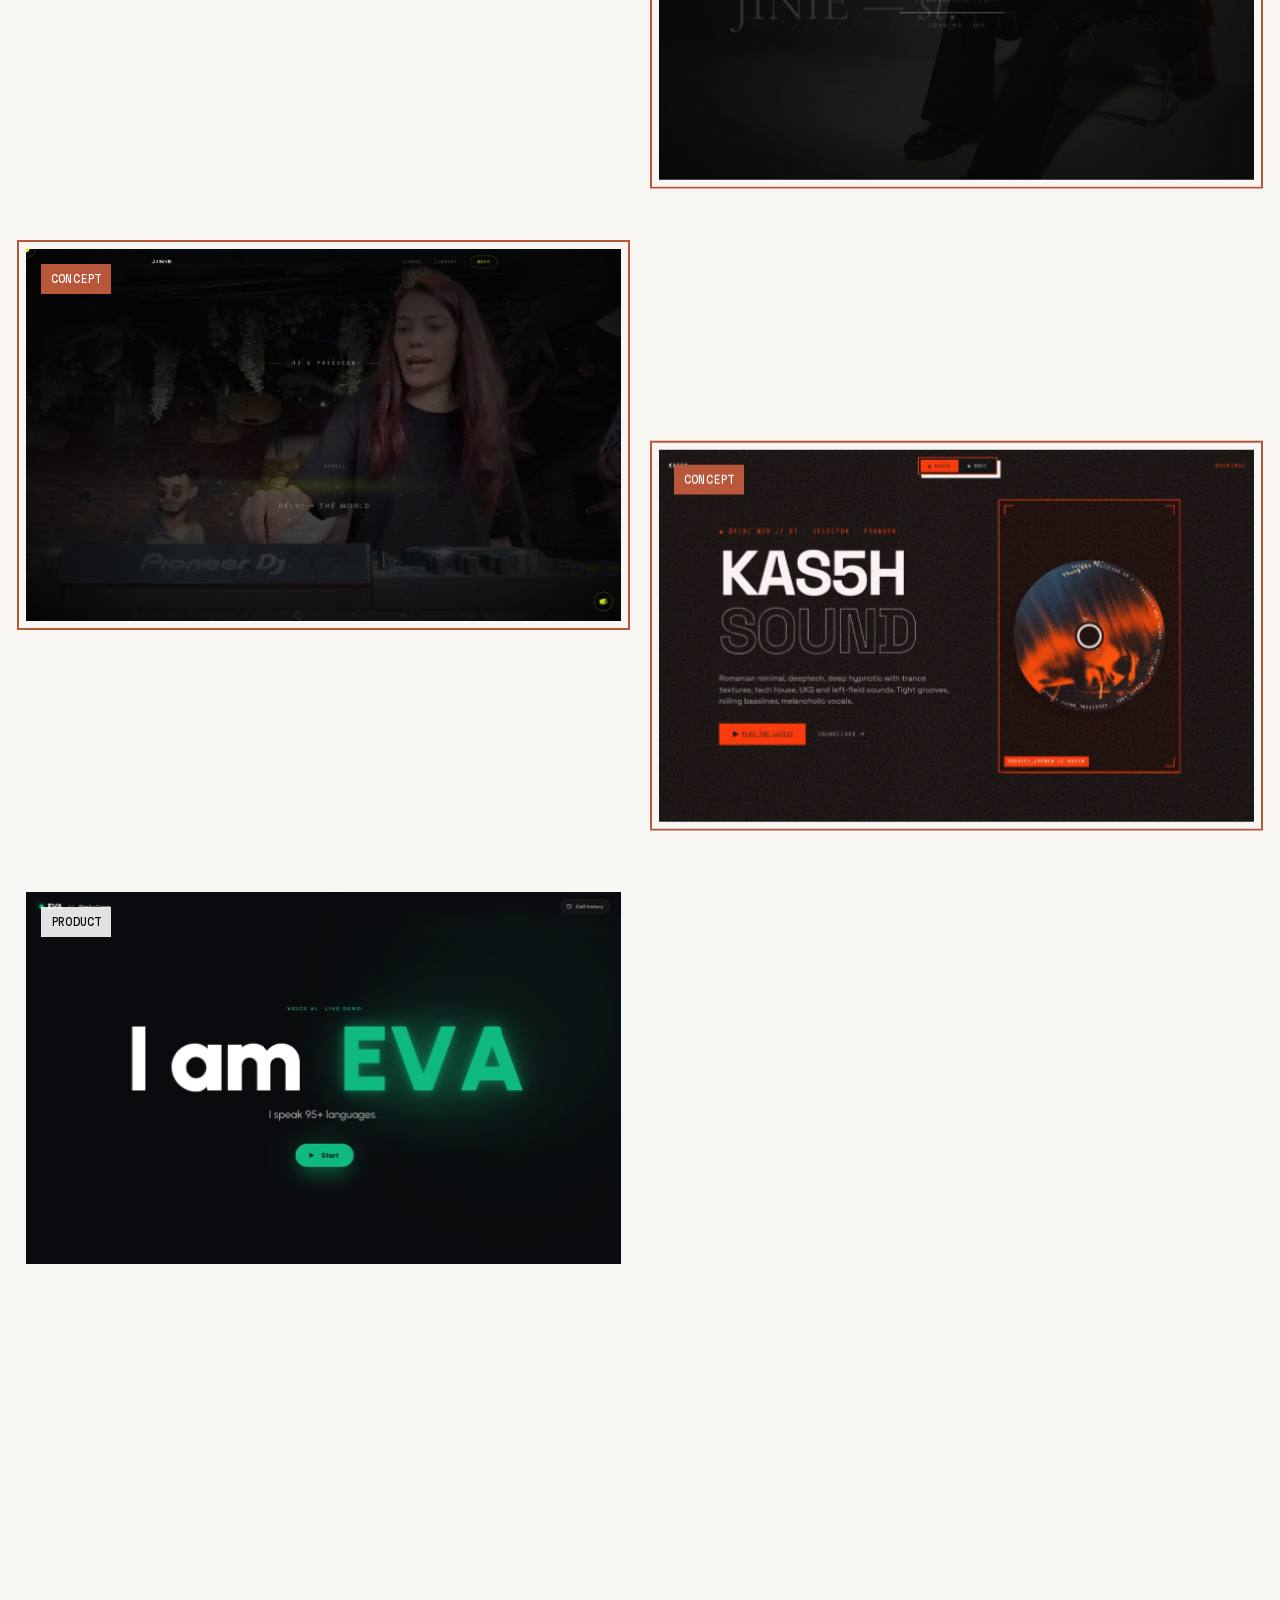
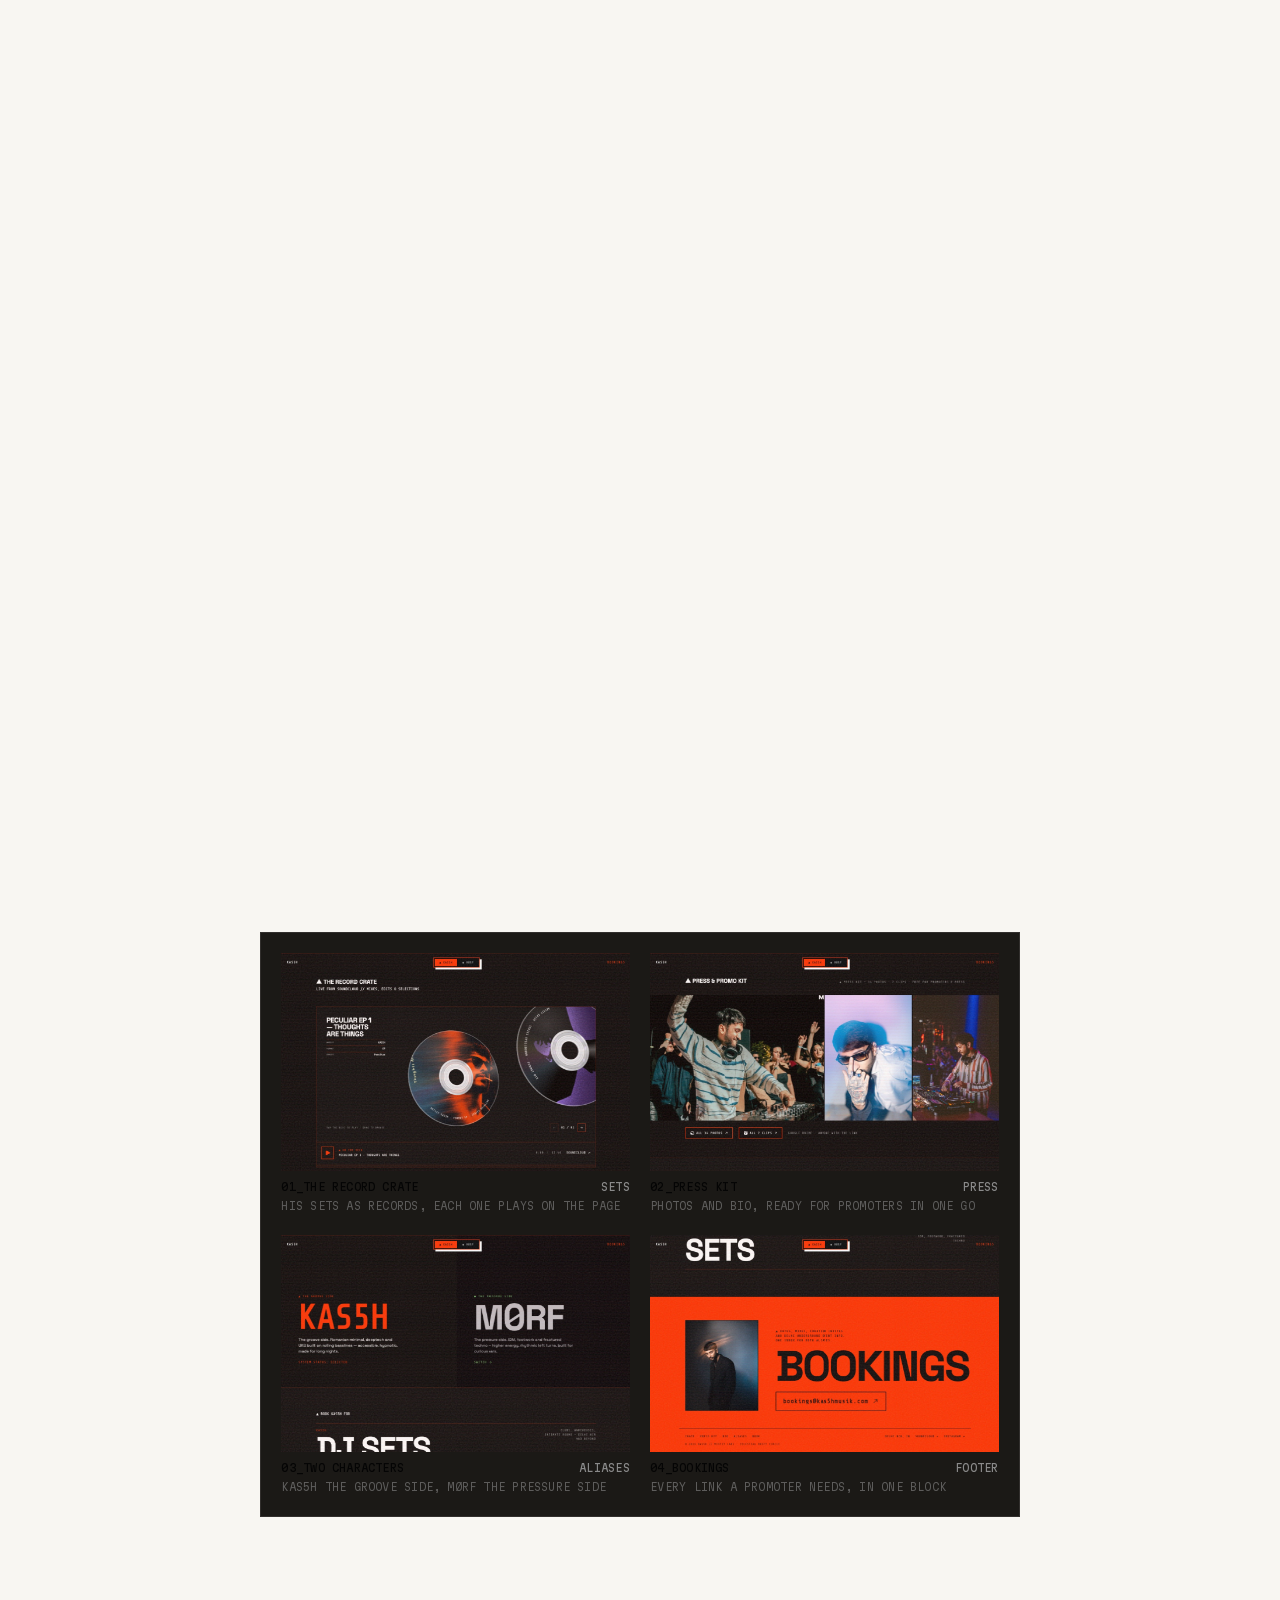
==== commit ef5be7d8: "Arminak as one slide in Work with the way into the system; the system told as chapters inside its sh" ====
--- a/index.html
+++ b/index.html
@@ -116,7 +116,19 @@
 .work__title .n{margin-top:.6em;font-size:.66rem;letter-spacing:.02em;font-weight:400}
 .cols{display:grid;grid-template-columns:repeat(2,minmax(0,1fr));column-gap:clamp(1.2rem,3vw,3.5rem);row-gap:clamp(4rem,11vh,8rem);width:min(100%,1240px);margin:clamp(3rem,9vh,6rem) auto 0;text-align:left}
 .piece{position:relative;display:block}
-.piece:nth-child(even){margin-top:clamp(5rem,16vh,12rem)}
+.piece:nth-child(odd):not(.feat){margin-top:clamp(5rem,16vh,12rem)}
+/* the first piece is one slide: the site very big in its own tray, the way into the system underneath */
+.feat{grid-column:1 / -1}
+.feat__tray{width:min(100%,calc((100svh - 14rem) * 1.6));margin:0 auto;padding:clamp(.6rem,1.2vw,1rem);background:rgba(5,5,5,.035);border:1px solid rgba(5,5,5,.08);box-shadow:inset 0 1px 0 rgba(255,255,255,.7)}
+.feat__a{display:block}
+.more{display:flex;justify-content:space-between;align-items:center;gap:1.2rem;margin-top:.9rem;padding-top:.9rem;border-top:1px solid var(--line)}
+.more__t{font-size:clamp(1.15rem,1.7vw,1.6rem);font-weight:500;letter-spacing:-.025em;line-height:1.1}
+.more__t small{display:block;margin-bottom:.35rem;font-family:var(--f-mono);font-size:.66rem;font-weight:400;letter-spacing:.02em;text-transform:uppercase;color:var(--grey)}
+.more__b{display:inline-flex;align-items:center;gap:1rem;padding:.3rem .3rem .3rem 1rem;background:var(--ink);color:var(--paper);border:0;font-family:var(--f-mono);font-size:.66rem;letter-spacing:.02em;text-transform:uppercase;cursor:pointer;white-space:nowrap;transition:transform .4s cubic-bezier(.32,.72,0,1)}
+.more__b i{display:grid;place-items:center;width:2.2rem;height:2.2rem;background:var(--paper);color:var(--ink);font-style:normal;font-family:var(--f-sans);font-size:1.15rem;transition:transform .5s cubic-bezier(.32,.72,0,1)}
+.more__b:hover i{transform:translateX(3px)}
+.more__b:active{transform:scale(.98)}
+@media (max-width:760px){.more{flex-direction:column;align-items:flex-start}}
 .piece .cap{margin-top:.7rem;display:flex;gap:1.2rem}
 .piece .cap b{font-weight:400}
 .piece .cap .dim{margin-left:auto}
@@ -136,7 +148,46 @@
 .sheet__scroll{position:absolute;inset:0;overflow-y:auto;overscroll-behavior:contain}
 .sheet__grid{display:grid;grid-template-columns:minmax(0,1.25fr) minmax(0,1fr);gap:clamp(1.6rem,4vw,4.5rem);width:min(100%,1380px);margin:0 auto;padding:clamp(4.5rem,10vh,6.5rem) var(--gutter) clamp(3rem,8vh,5rem);min-height:100%}
 .sheet__media{position:sticky;top:clamp(4.5rem,10vh,6.5rem);align-self:start}
+.sheet__pic{position:relative}
 .sheet__media img{width:100%;aspect-ratio:16/10;object-fit:cover;object-position:top;visibility:hidden}
+/* the system: as its chapters pass the middle of the screen, the picture on the left changes with them */
+.sheet__stack{position:absolute;inset:0;pointer-events:none}
+.sheet__stack img,.sheet__stack video{position:absolute;inset:0;width:100%;height:100%;object-fit:cover;object-position:top;visibility:visible;opacity:0;transition:opacity .7s cubic-bezier(.32,.72,0,1)}
+.sheet__stack .on{opacity:1}
+.sheet__sysbar{display:flex;justify-content:space-between;align-items:center;gap:1rem;width:100%;margin:1.3rem 0 0;padding:.4rem .4rem .4rem 1.1rem;background:var(--ink);color:var(--paper);border:0;font-family:var(--f-mono);font-size:.72rem;letter-spacing:.02em;text-transform:uppercase;text-align:left;cursor:pointer}
+.sheet__sysbar[hidden]{display:none}
+.sheet__sysbar i{display:inline-flex;align-items:center;gap:.6em;padding:.55rem .75rem;background:var(--paper);color:var(--ink);font-style:normal;white-space:nowrap;transition:transform .4s cubic-bezier(.32,.72,0,1)}
+.sheet__sysbar:hover i{transform:translateY(2px)}
+.sys{margin-top:clamp(3.5rem,8vh,5.5rem);padding-bottom:28vh}
+.sys[hidden]{display:none}
+.sys__head{padding-top:1.4rem;border-top:1px solid var(--ink)}
+.sys__head>.mono{margin:0}
+.sys__h{margin:.7rem 0 0;font-size:clamp(2rem,3.8vw,3.8rem);font-weight:500;line-height:.95;letter-spacing:-.045em}
+.sys__lead{margin:1.1rem 0 0;font-size:clamp(1rem,1.2vw,1.15rem);font-weight:500;line-height:1.4;letter-spacing:-.01em;max-width:44ch;color:#3d3b37}
+.ch{padding:clamp(1.4rem,3vh,2rem) 0;border-top:1px solid var(--line)}
+.ch:first-of-type{border-top:0;margin-top:clamp(1.2rem,2.5vh,1.8rem)}
+.ch__top{margin:0;display:flex;justify-content:space-between}
+.ch__t{margin:.5rem 0 0;font-size:clamp(1.4rem,2.1vw,2rem);font-weight:500;line-height:1.05;letter-spacing:-.035em}
+.ch__p{margin:.7rem 0 0;max-width:46ch;line-height:1.45;color:#3d3b37}
+.ch__fig{display:none;margin:1rem 0 0}
+.ch__fig img,.ch__fig video{display:block;width:100%;aspect-ratio:16/10;object-fit:cover;object-position:top;background:var(--line)}
+.ch__fig .opt{display:block;margin-top:.8rem}
+.ch__fig .opt video{aspect-ratio:16/9}
+.ch__fig .opt .mono{display:block;margin-top:.4rem}
+.sys__head,.ch{opacity:0;transform:translateY(28px);transition:opacity .9s cubic-bezier(.32,.72,0,1),transform .9s cubic-bezier(.32,.72,0,1)}
+.sys__head.in,.ch.in{opacity:1;transform:none}
+/* the openings: two rows; hovering one plays it on the left, opening one runs it full screen */
+.ops{list-style:none;margin:1rem 0 0;padding:0}
+.ops a{display:grid;grid-template-columns:2.4rem minmax(0,1fr) auto;gap:.8rem;align-items:baseline;padding:.8rem 0;border-top:1px solid var(--line)}
+.ops li:last-child a{border-bottom:1px solid var(--line)}
+.ops b{display:block;font-weight:500;font-size:clamp(1rem,1.2vw,1.15rem);letter-spacing:-.01em}
+.ops b+.mono{display:block;margin-top:.2rem;text-transform:none;letter-spacing:0}
+.ops .go{white-space:nowrap}
+.ops .go i{font-style:normal;margin-left:.35em;display:inline-block;transition:transform .5s cubic-bezier(.32,.72,0,1)}
+.ops a:hover .go i{transform:translate(3px,-3px)}
+.ch__note{margin:1rem 0 0;padding:.85rem 1rem;border:1px solid var(--ink);font-size:.72rem;line-height:1.6;text-transform:none;max-width:52ch}
+.sys .sheet__open{margin-top:clamp(1.6rem,4vh,2.6rem)}
+@media (max-width:860px){.sheet__stack{display:none}.ch__fig{display:block}.ops .go{display:none}.sys{padding-bottom:0}}
 .sheet__media .mono{margin-top:.7rem;display:flex;justify-content:space-between}
 .sheet__top{margin:0;display:flex;justify-content:space-between}
 .sheet__name{margin:.6rem 0 0;font-size:clamp(2.6rem,5.6vw,6rem);font-weight:500;line-height:.92;letter-spacing:-.05em}
@@ -171,7 +222,7 @@
 .sheet__close:focus:not(:focus-visible){outline:none}
 .fly{position:fixed;z-index:101;background-size:cover;background-position:top;pointer-events:none;will-change:transform}
 @media (max-width:860px){.sheet__grid{grid-template-columns:1fr;padding-top:4rem}.sheet__media{position:relative;top:0}}
-@media (max-width:760px){.cols{grid-template-columns:1fr;row-gap:4rem}.piece:nth-child(even){margin-top:0}}
+@media (max-width:760px){.cols{grid-template-columns:1fr;row-gap:4rem}.piece:nth-child(odd){margin-top:0}}
 
 .slice{position:relative;aspect-ratio:16/10;overflow:hidden;background:var(--line);display:flex}
 .slice i{flex:1 0 0;margin-right:-1px;background-size:auto 100%;background-repeat:no-repeat;will-change:transform;transform:translateY(104%)}
@@ -195,7 +246,6 @@
 .latest__open{margin-top:clamp(1rem,2.4vh,1.6rem)}
 .latest__open:hover{opacity:.5}
 @media (max-width:760px){.panel{grid-template-columns:1fr}}
-
 /* get in touch */
 .touch__sub{margin:clamp(1rem,2.5vh,1.6rem) 0 0;font-size:clamp(1.05rem,1.6vw,1.45rem);font-weight:500;letter-spacing:-.015em}
 .touch__big{font-size:clamp(4rem,16vw,19rem);font-weight:500;line-height:.9;letter-spacing:-.05em;white-space:nowrap}
@@ -278,14 +328,16 @@
   <div class="sheet__bg"></div>
   <div class="sheet__scroll">
     <div class="sheet__grid">
-      <div class="sheet__media"><img data-s-img alt=""><p class="mono dim"><span data-s-url></span><span data-s-state></span></p></div>
+      <div class="sheet__media"><div class="sheet__pic"><img data-s-img alt=""><div class="sheet__stack" data-s-stack aria-hidden="true"></div></div><p class="mono dim"><span data-s-url></span><span data-s-state></span></p></div>
       <div class="sheet__body">
         <p class="sheet__top mono dim"><span class="mk"><span data-s-n></span></span><span class="mk"><span data-s-sector></span></span></p>
         <h3 class="sheet__name mk" id="sheetName"><span data-s-name></span></h3>
         <p class="sheet__sum" data-s-sum></p>
         <p class="sheet__kind mono" data-s-kind></p>
+        <button type="button" class="sheet__sysbar" data-s-sysbar hidden><span>Not just a good-looking website</span><i>See the system ↓</i></button>
         <div class="sheet__rows" data-s-rows></div>
         <a class="sheet__open mono" data-s-open target="_blank" rel="noopener">Open the live site<i>↗</i></a>
+        <div class="sys" data-s-sys hidden></div>
       </div>
     </div>
   </div>
@@ -304,7 +356,7 @@
 
   /* ── the sites ── */
   var P = [
-    ["hero_arminak", "Arminak Caravan", "Commodity trading", "E-commerce with a full admin panel CMS: catalogue, spec sheets, trade map and quotation desk", "https://arminakcaravantrading.com/", ["Product catalogue with spec sheets", "3D trade-route globe", "Quotation request desk", "English and Russian"], "A trading house site that works like a catalogue", "client"],
+    ["hero_arminak", "Arminak Caravan", "Commodity trading", "E-commerce with a full admin panel CMS: catalogue, spec sheets, trade map and quotation desk", "https://arminakcaravantrading.com/", ["Product catalogue with spec sheets", "Her own admin to edit the catalogue", "3D trade-route globe", "Quotation request desk", "English and Russian"], "A trading house site that works like a catalogue", "client"],
     ["hero_ariana", "Ariana Integrity", "Real estate", "Built entirely on Zoho CRM, fully connected and live, with a full video in the hero", "https://www.arianaintegrity.com/", ["Live property listings from the CRM", "Sale and rent search with filters", "Property pages with gallery and enquiry", "Mortgage and investment calculators", "Listings sent to Bayut automatically", "Its own blog"], "A Dubai real estate brokerage, run live from its CRM", "client"],
     ["hero_nurelite", "Nur Elite", "Real estate", "My first web project: investment advisory led by image and video", "https://nurelite.properties/", ["Image and video on every page", "An off-market collection", "English and Russian"], "My first web project, an investment advisory led by image and video", "client"],
     ["hero_unheard", "UNHEARD 2.0", "Festival", "A music and wellness gathering in Rishikesh, with pass booking", "https://unheard-f.vercel.app/", ["Illustrated hills hero", "Passes and stay options", "Everything about the gathering on one page"], "A music and wellness gathering in Rishikesh", "idea"],
@@ -325,6 +377,27 @@
     ["kash_signals", "Two characters", "Aliases", "KAS5H the groove side, MØRF the pressure side"],
     ["kash_footer", "Bookings", "Footer", "Every link a promoter needs, in one block"]
   ];
+  /* Arminak Caravan: what the client got besides the pages, told as chapters
+     inside its sheet. Two of the three openings are hosted here; the one she
+     chose runs on her own site and is not served from this one. */
+  var SYS = { hero_arminak: {
+    eyebrow: "Not just a website_What she got",
+    title: "It's not a website. It's a system.",
+    lead: "The pages are the part you can see. Behind them she got an identity, a catalogue she edits herself, two more openings, and a handover that explains how all of it runs",
+    chapters: [
+      ["ac_logo", "The logo, and the nine behind it", "Logo_Fourteen drawn", "Fourteen marks were drawn and ten kept. The one in use is the first on the sheet: a laden caravan under a crescent. The other nine are hers as well, if she ever wants a change", ["The logo", "Fourteen drawn_Ten kept"]],
+      ["op", "The openings", "Opening_Two to see", "Three finished openings were built for one site. The one she chose runs on her site today. These are the other two, hosted right here: " + (touch ? "they play below, tap one to see it run full screen" : "hover to preview, open one to see it run full screen"), ["The openings", "Hover to preview"]],
+      ["ac_cms_list", "The catalogue she runs", "CMS_Hers", "Sign in, add a commodity, press Publish. Nothing a visitor sees moves until she does, and no developer is in the loop", ["The catalogue", "She runs it"]],
+      ["ac_cms_edit", "One product, both languages", "CMS_EN and RU", "One form holds the English and the Russian: the specs a buyer scans, the packing, the terms", ["One product", "EN_RU"]],
+      ["ac_brand", "The brand book", "Brand_Nine pages", "Palette, type and a nine-page manual, delivered as files, so a printer, a packaging supplier or a stand builder follows the same rules", ["The brand book", "Delivered as files"]],
+      ["ac_handover", "The handover", "Handover_Private", "One private page with everything she owns and how to run it: the site, the marks, the catalogue, the hosting and what happens next", ["The handover", "Private page"]]
+    ],
+    openings: [
+      ["night", "The night caravan", "Plays by itself, then the frame closes into the logo as you scroll", "arminak/hero/night/"],
+      ["lineup", "The line-up", "Driven by your scroll: the caravan walks, night turns to day, the page rises over the film", "arminak/hero/"]
+    ],
+    note: "These are the kinds of openings I go for. The line-up is a 3D opening built on her brand, and I can build one on yours"
+  } };
   var STRIPS = touch ? 6 : 10;
   var sio = ("IntersectionObserver" in window && animate) ? new IntersectionObserver(function (es) {
     es.forEach(function (e) { if (e.isIntersecting) { e.target.classList.add("in"); sio.unobserve(e.target); } });
@@ -338,8 +411,8 @@
 
   var pieces = document.getElementById("pieces");
   P.forEach(function (p, i) {
-    var a = document.createElement("a");
-    a.className = "piece is-" + p[7]; a.href = p[4]; a.target = "_blank"; a.rel = "noopener";
+    var a = document.createElement("a"), S = SYS[p[0]];
+    a.className = S ? "feat__a" : "piece is-" + p[7]; a.href = p[4]; a.target = "_blank"; a.rel = "noopener";
     a.setAttribute("aria-label", p[1] + ", " + p[2] + ". Show the details");
     a.innerHTML = '<div class="pic">' + sliced(p[0]) + '<span class="kind mono">' + KIND[p[7]][0] + "</span></div>" +
       '<div class="cap mono" data-w><span>' + String(i + 1).padStart(3, "0") + '_<b>' + p[1] + '</b></span><span class="dim">' + p[2] + "</span></div>" ;
@@ -347,7 +420,15 @@
       if (e.metaKey || e.ctrlKey || e.shiftKey || e.button) return;
       e.preventDefault(); openSheet(i, a);
     });
-    pieces.appendChild(a); watchSlice(a);
+    if (!S) { pieces.appendChild(a); watchSlice(a); return; }
+    /* the feature: one slide, the site very big in a tray, and under it the way into the system */
+    var w = document.createElement("div"); w.className = "piece feat is-" + p[7];
+    var tray = document.createElement("div"); tray.className = "feat__tray"; tray.appendChild(a);
+    var more = document.createElement("div"); more.className = "more";
+    more.innerHTML = '<p class="more__t"><small>Not just a good-looking website</small>It\'s an entire system</p>' +
+      '<button type="button" class="more__b">See the system<i>→</i></button>';
+    more.querySelector("button").addEventListener("click", function () { openSheet(i, a, true); });
+    tray.appendChild(more); w.appendChild(tray); pieces.appendChild(w); watchSlice(w);
   });
   /* ── the detail sheet ──
      Opening: the card's picture is lifted out as a flying copy, the paper fades
@@ -357,8 +438,92 @@
   var sheet = document.querySelector("[data-sheet]"), sImg = sheet.querySelector("[data-s-img]"), sScroll = sheet.querySelector(".sheet__scroll");
   var sOpen = false, sCard = null, sBusy = false;
   function q(sel) { return sheet.querySelector(sel); }
+  var sysEl = q("[data-s-sys]"), sysBar = q("[data-s-sysbar]"), stack = q("[data-s-stack]"), capL = q("[data-s-url]"), capR = q("[data-s-state]");
+  var sysObs = [], sysCur = -1;
+  function sysTop() { return sysEl.getBoundingClientRect().top - sScroll.getBoundingClientRect().top + sScroll.scrollTop - 96; }
+  function clearSys() {
+    sysObs.forEach(function (o) { o.disconnect(); }); sysObs = []; sysCur = -1;
+    stack.querySelectorAll("video").forEach(function (v) { v.pause(); });
+    stack.innerHTML = ""; sysEl.innerHTML = ""; sysEl.hidden = true; sysBar.hidden = true;
+  }
+  /* The chapters are written into the sheet, each with a picture in the stack
+     on the left. A line a third of the way down the sheet decides which chapter
+     is current: the last one whose top has passed it. Its picture and caption
+     come up, the others go. */
+  function buildSys(S, p) {
+    var dir = "img/" + (touch ? "sm/" : ""), media = [null, null], caps = [null, null];
+    function slot(key, src, video) {
+      var el = document.createElement(video ? "video" : "img");
+      if (video) { el.muted = true; el.loop = true; el.playsInline = true; el.preload = "none"; el.dataset.src = src; } else { el.src = src; el.alt = ""; }
+      el.dataset.key = key; stack.appendChild(el);
+    }
+    var html = '<div class="sys__head"><p class="mono dim">' + S.eyebrow + '</p><h4 class="sys__h">' + S.title + '</h4><p class="sys__lead">' + S.lead + "</p></div>";
+    S.chapters.forEach(function (c, k) {
+      var isOp = c[0] === "op", fig;
+      if (isOp) {
+        S.openings.forEach(function (o) { slot("op-" + o[0], "arminak/preview/" + o[0] + ".jpg"); slot("opv-" + o[0], "arminak/preview/" + o[0] + ".mp4", true); });
+        media.push("op-" + S.openings[0][0]);
+        fig = '<div class="ch__fig">' + S.openings.map(function (o) {
+          return '<a class="opt" href="' + o[3] + '" target="_blank" rel="noopener"><video muted loop playsinline preload="none" poster="arminak/preview/' + o[0] + '.jpg" data-src="arminak/preview/' + o[0] + '.mp4"></video><span class="mono">' + o[1] + " ↗</span></a>";
+        }).join("") + "</div>";
+      } else {
+        slot(c[0], dir + c[0] + ".jpg"); media.push(c[0]);
+        fig = '<div class="ch__fig"><img src="' + dir + c[0] + '.jpg" alt=""></div>';
+      }
+      caps.push(c[4]);
+      html += '<div class="ch"><p class="ch__top mono dim"><span>0' + (k + 1) + "</span><span>" + c[2] + '</span></p><h5 class="ch__t">' + c[1] + '</h5><p class="ch__p">' + c[3] + "</p>" + fig +
+        (isOp ? '<ul class="ops">' + S.openings.map(function (o, j) {
+          return '<li><a href="' + o[3] + '" target="_blank" rel="noopener" data-op="' + o[0] + '"><span class="mono dim">0' + (j + 1) + "</span><span><b>" + o[1] + '</b><span class="mono dim">' + o[2] + '</span></span><span class="go mono">Full screen<i>↗</i></span></a></li>';
+        }).join("") + '</ul><p class="ch__note mono">' + S.note + "</p>" : "") + "</div>";
+    });
+    html += '<a class="sheet__open mono" href="' + p[4] + '" target="_blank" rel="noopener">Open the live site<i>↗</i></a>';
+    sysEl.innerHTML = html; sysEl.hidden = false; sysBar.hidden = false;
+    var url = capL.textContent, state = capR.textContent;
+    function show(k) {
+      if (k === sysCur) return; sysCur = k;
+      stack.querySelectorAll(".on").forEach(function (el) { el.classList.remove("on"); if (el.tagName === "VIDEO") el.pause(); });
+      var key = media[k], el = key && stack.querySelector('[data-key="' + key + '"]');
+      if (el) el.classList.add("on");
+      capL.textContent = key ? caps[k][0] : url; capR.textContent = key ? caps[k][1] : state;
+      gsap.fromTo([capL, capR], { opacity: 0, y: 4 }, { opacity: 1, y: 0, duration: .45, ease: "expo.out", overwrite: true });
+    }
+    var parts = [q(".sheet__rows")].concat([].slice.call(sysEl.querySelectorAll(".sys__head, .ch")));
+    /* a chapter arriving reveals itself and anything above it that a jump skipped */
+    var reveal = new IntersectionObserver(function (es) {
+      es.forEach(function (e) { if (!e.isIntersecting) return; var j = parts.indexOf(e.target); parts.slice(1, j + 1).forEach(function (el) { el.classList.add("in"); reveal.unobserve(el); }); });
+    }, { root: sScroll, threshold: .1 });
+    parts.slice(1).forEach(function (el) { reveal.observe(el); });
+    var raf = 0;
+    function pick() {
+      /* layout positions, not rendered ones: a chapter still fading in sits lower than it will */
+      raf = 0; var k = 0, L = sScroll.scrollTop + sScroll.clientHeight * .36;
+      parts.forEach(function (el, j) { if (el.offsetTop <= L) k = j; });
+      show(k);
+    }
+    function onScroll() { if (!raf) raf = requestAnimationFrame(pick); }
+    sScroll.addEventListener("scroll", onScroll, { passive: true });
+    sysObs.push(reveal, { disconnect: function () { sScroll.removeEventListener("scroll", onScroll); } });
+    requestAnimationFrame(pick);
+    /* an opening row: hover plays its preview on the left; on narrow screens the
+       previews sit in the chapter and play as they come into view */
+    sysEl.querySelectorAll(".ops a").forEach(function (a) {
+      var v = stack.querySelector('[data-key="opv-' + a.dataset.op + '"]'), poster = stack.querySelector('[data-key="op-' + a.dataset.op + '"]');
+      a.addEventListener("pointerenter", function () {
+        if (touch) return;
+        stack.querySelectorAll(".on").forEach(function (el) { el.classList.remove("on"); if (el.tagName === "VIDEO") el.pause(); });
+        poster.classList.add("on"); if (!v.src) v.src = v.dataset.src; v.classList.add("on"); var pr = v.play(); if (pr && pr.catch) pr.catch(function () {});
+      });
+      a.addEventListener("pointerleave", function () { if (touch) return; v.pause(); v.classList.remove("on"); });
+    });
+    var inline = new IntersectionObserver(function (es) {
+      es.forEach(function (e) { var v = e.target; if (e.isIntersecting) { if (!v.src) v.src = v.dataset.src; var pr = v.play(); if (pr && pr.catch) pr.catch(function () {}); } else v.pause(); });
+    }, { root: sScroll, threshold: .4 });
+    sysEl.querySelectorAll(".ch__fig video").forEach(function (v) { inline.observe(v); });
+    sysObs.push(inline);
+  }
+  sysBar.addEventListener("click", function () { gsap.to(sScroll, { scrollTop: sysTop(), duration: reduced ? 0 : 1.1, ease: "expo.inOut" }); });
   function li(arr) { return "<ul>" + arr.map(function (t) { return '<li><span class="mk"><span>' + t + "</span></span></li>"; }).join("") + "</ul>"; }
-  function openSheet(i, card) {
+  function openSheet(i, card, atSys) {
     if (sBusy || sOpen) return;
     var p = P[i], src = "img/" + (touch ? "sm/" : "") + p[0] + ".jpg";
     sCard = card; sBusy = true;
@@ -374,7 +539,9 @@
       "<ul>" + p[5].map(function (t, k) { return '<li><span class="mk"><span><b class="mono dim">0' + (k + 1) + "</b>" + t + "</span></span></li>"; }).join("") + "</ul></div>";
     var go = q("[data-s-open]"); go.href = p[4];
     sImg.src = src; sImg.alt = p[1];
+    clearSys(); stack.style.opacity = "";
     sheet.hidden = false; sScroll.scrollTop = 0;
+    if (SYS[p[0]]) { buildSys(SYS[p[0]], p); if (atSys) sScroll.scrollTop = sysTop(); }
     document.documentElement.style.overflow = "hidden";
     var from = card.querySelector(".slice").getBoundingClientRect(), to = sImg.getBoundingClientRect();
     var texts = sheet.querySelectorAll(".mk>span"), words = sheet.querySelectorAll(".sw"), rows = sheet.querySelectorAll(".row");
@@ -392,11 +559,13 @@
       .to(words, { color: "#050505", duration: .14 * d, stagger: .03 * d }, .8 * d)
       .fromTo(rows, { "--ln": 0 }, { "--ln": 1, duration: .9 * d, ease: "expo.out", stagger: .1 * d }, .7 * d)
       .fromTo(sk, { opacity: 0, y: 12 }, { opacity: 1, y: 0, duration: .6 * d, ease: "expo.out" }, .95 * d)
-      .fromTo(go, { opacity: 0, y: 14 }, { opacity: 1, y: 0, duration: .6 * d, ease: "expo.out" }, 1.1 * d);
+      .fromTo(go, { opacity: 0, y: 14 }, { opacity: 1, y: 0, duration: .6 * d, ease: "expo.out" }, 1.1 * d)
+      .fromTo(sysBar, { opacity: 0, y: 12 }, { opacity: 1, y: 0, duration: .6 * d, ease: "expo.out" }, 1.0 * d);
   }
   function closeSheet() {
     if (!sOpen || sBusy) return;
-    sBusy = true;
+    sBusy = true; stack.style.opacity = "0";
+    stack.querySelectorAll("video").forEach(function (v) { v.pause(); });
     var from = sImg.getBoundingClientRect(), to = sCard.querySelector(".slice").getBoundingClientRect();
     var fly = document.createElement("div"); fly.className = "fly"; fly.style.backgroundImage = "url(" + sImg.src + ")";
     fly.style.left = from.left + "px"; fly.style.top = from.top + "px"; fly.style.width = from.width + "px"; fly.style.height = from.height + "px";
@@ -404,24 +573,31 @@
     var d = reduced ? 0 : 1;
     gsap.timeline({ onComplete: function () {
         fly.remove(); sheet.hidden = true; document.documentElement.style.overflow = "";
-        sBusy = false; sOpen = false; sCard.focus({ preventScroll: true });
+        sBusy = false; sOpen = false; sCard.focus({ preventScroll: true }); clearSys();
       } })
       .to(sheet.querySelectorAll(".sheet__body, .sheet__close, .sheet__media .mono"), { opacity: 0, duration: .25 * d }, 0)
       .to(fly, { x: to.left - from.left, y: to.top - from.top, scaleX: to.width / from.width, scaleY: to.height / from.height, transformOrigin: "0 0", duration: .8 * d, ease: "expo.inOut" }, .1 * d)
       .to(".sheet__bg", { opacity: 0, duration: .45 * d, ease: "power2.in" }, .35 * d)
       .set(sheet.querySelectorAll(".sheet__body, .sheet__close, .sheet__media .mono"), { opacity: 1 });
   }
-  q("[data-s-close]").addEventListener("click", closeSheet);
+  q("[data-s-close]").addEventListener("click", function () { closeSheet(); });
   addEventListener("keydown", function (e) { if (e.key === "Escape") closeSheet(); });
 
-  var frames = document.getElementById("frames");
-  K.forEach(function (k, i) {
-    var a = document.createElement("a");
-    a.className = "frame"; a.href = "https://kas5h.vercel.app/"; a.target = "_blank"; a.rel = "noopener";
-    a.setAttribute("aria-label", "KAS5H, " + k[1] + ". Opens the live site in a new tab");
-    a.innerHTML = sliced(k[0]) + '<div class="cap mono"><span>' + String(i + 1).padStart(2, "0") + '_<b>' + k[1] + '</b></span><span class="dim">' + k[2] + '</span></div><p class="line mono dim" data-bold>' + k[3] + "</p>";
-    frames.appendChild(a); watchSlice(a);
-  });
+  function frameSet(container, items, who, siteHref) {
+    items.forEach(function (k, i) {
+      var href = k.length > 4 ? k[4] : siteHref, inPage = !!href && href.charAt(0) === "#";
+      var a = document.createElement(href ? "a" : "div");
+      a.className = "frame"; a.style.setProperty("--i", i);
+      if (href) {
+        a.href = href;
+        if (!inPage) { a.target = "_blank"; a.rel = "noopener"; }
+        a.setAttribute("aria-label", who + ", " + k[1] + (inPage ? ". Shows the three openings" : ". Opens the live site in a new tab"));
+      }
+      a.innerHTML = sliced(k[0]) + '<div class="cap mono"><span>' + String(i + 1).padStart(2, "0") + '_<b>' + k[1] + '</b></span><span class="dim">' + k[2] + '</span></div><p class="line mono dim" data-bold>' + k[3] + "</p>";
+      container.appendChild(a); watchSlice(a);
+    });
+  }
+  frameSet(document.getElementById("frames"), K, "KAS5H", "https://kas5h.vercel.app/");
 
   /* ── clock ── */
   var clockEl = document.querySelector("[data-clock]");
@@ -606,7 +782,12 @@
         heroW.forEach(function (el, i) { waterIn(el, i * .14); });
         restW.forEach(function (el) { wio.observe(el); });
       }, "-=.5")
-      .to(pre, { opacity: 0, duration: .35, onComplete: function () { pre.classList.add("done"); } }, "-=.2");
+      .to(pre, { opacity: 0, duration: .35, onComplete: function () { pre.classList.add("done"); } }, "-=.2")
+      .add(function () {
+        if (location.hash !== "#arminak") return;
+        var f = document.querySelector(".feat__a"); if (!f) return;
+        scrollTo(0, f.getBoundingClientRect().top + scrollY - 80); openSheet(0, f, true);
+      });
   })();
 
   /* ── the hero's bottom row belongs to the first screen: it fades as you scroll away ── */
@@ -654,7 +835,7 @@
   });
 
   /* ── work: the right column drifts  /* ── work: the right column drifts a little against the left ── */
-  if (innerWidth > 760) gsap.utils.toArray(".piece:nth-child(even)").forEach(function (el) {
+  if (innerWidth > 760) gsap.utils.toArray(".piece:nth-child(odd):not(.feat)").forEach(function (el) {
     gsap.fromTo(el, { y: 60 }, { y: -60, ease: "none", scrollTrigger: { trigger: el, start: "top bottom", end: "bottom top", scrub: .5 } });
   });
 
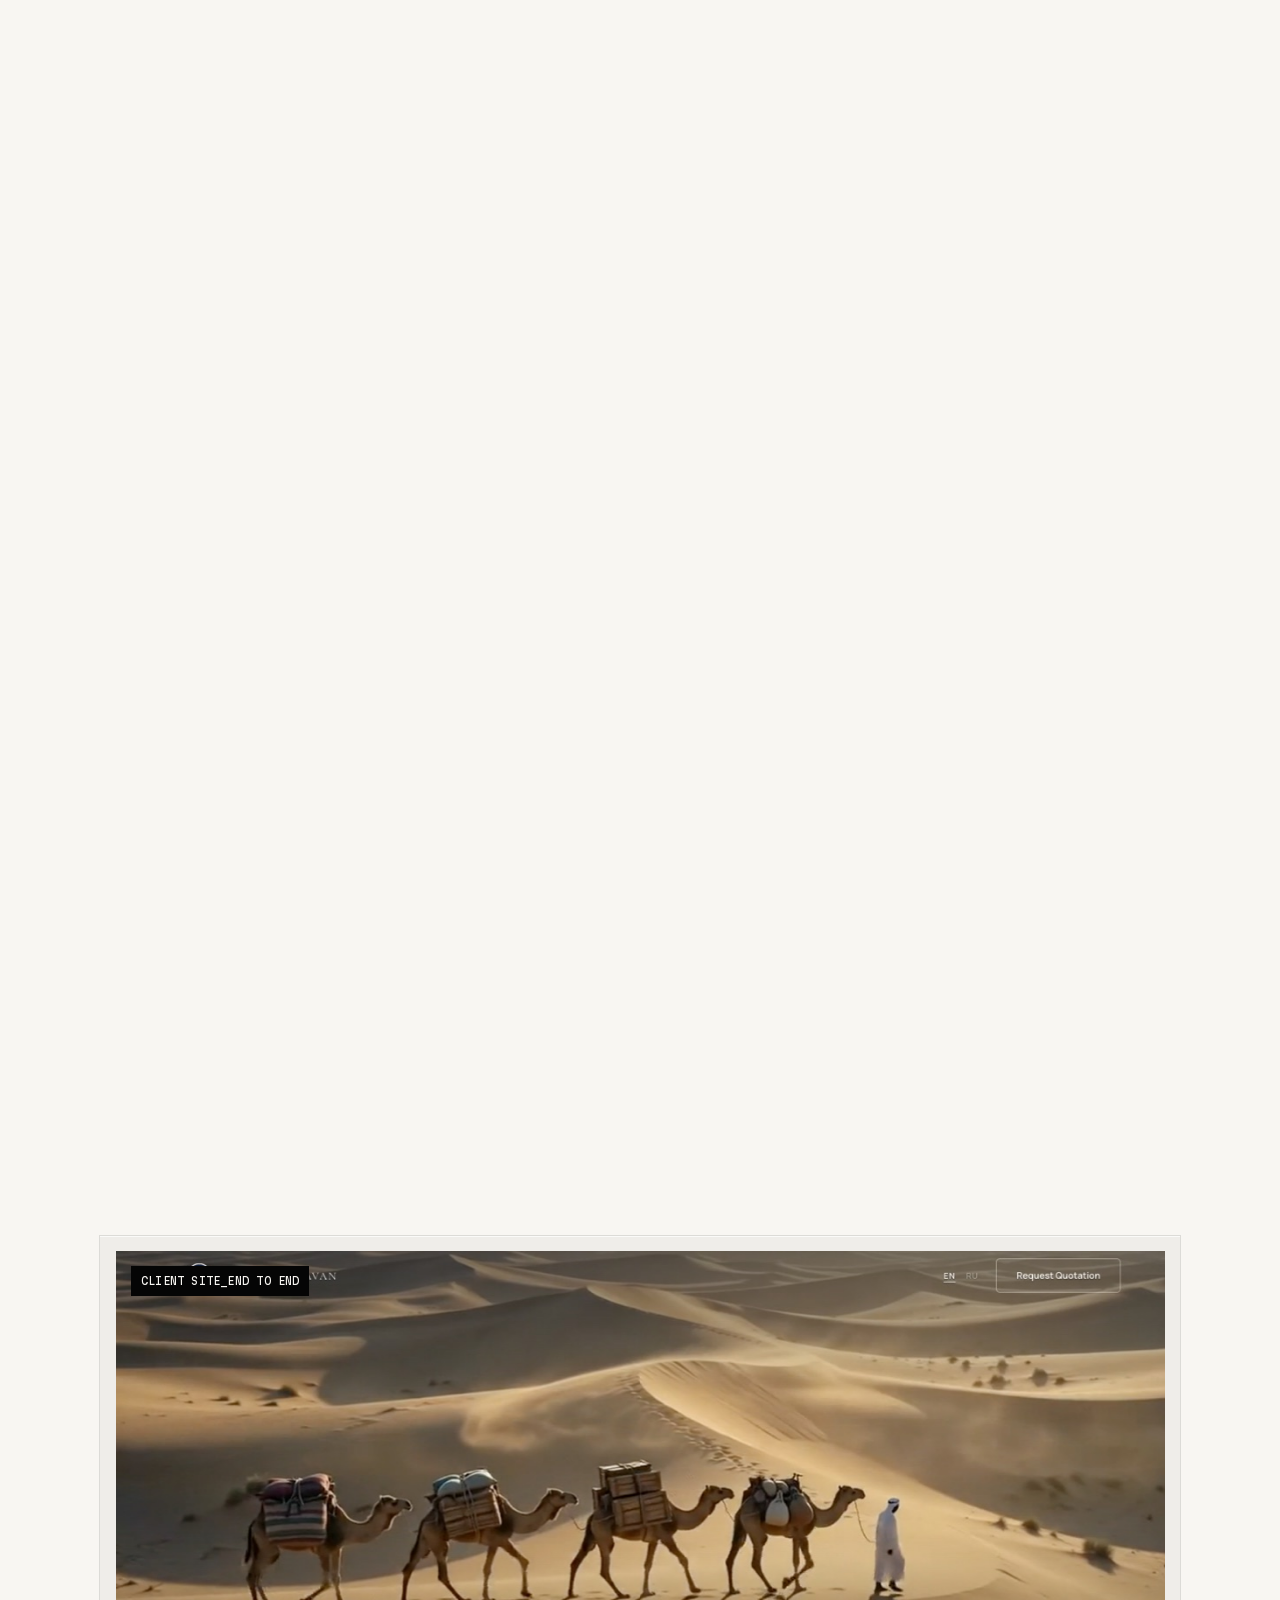
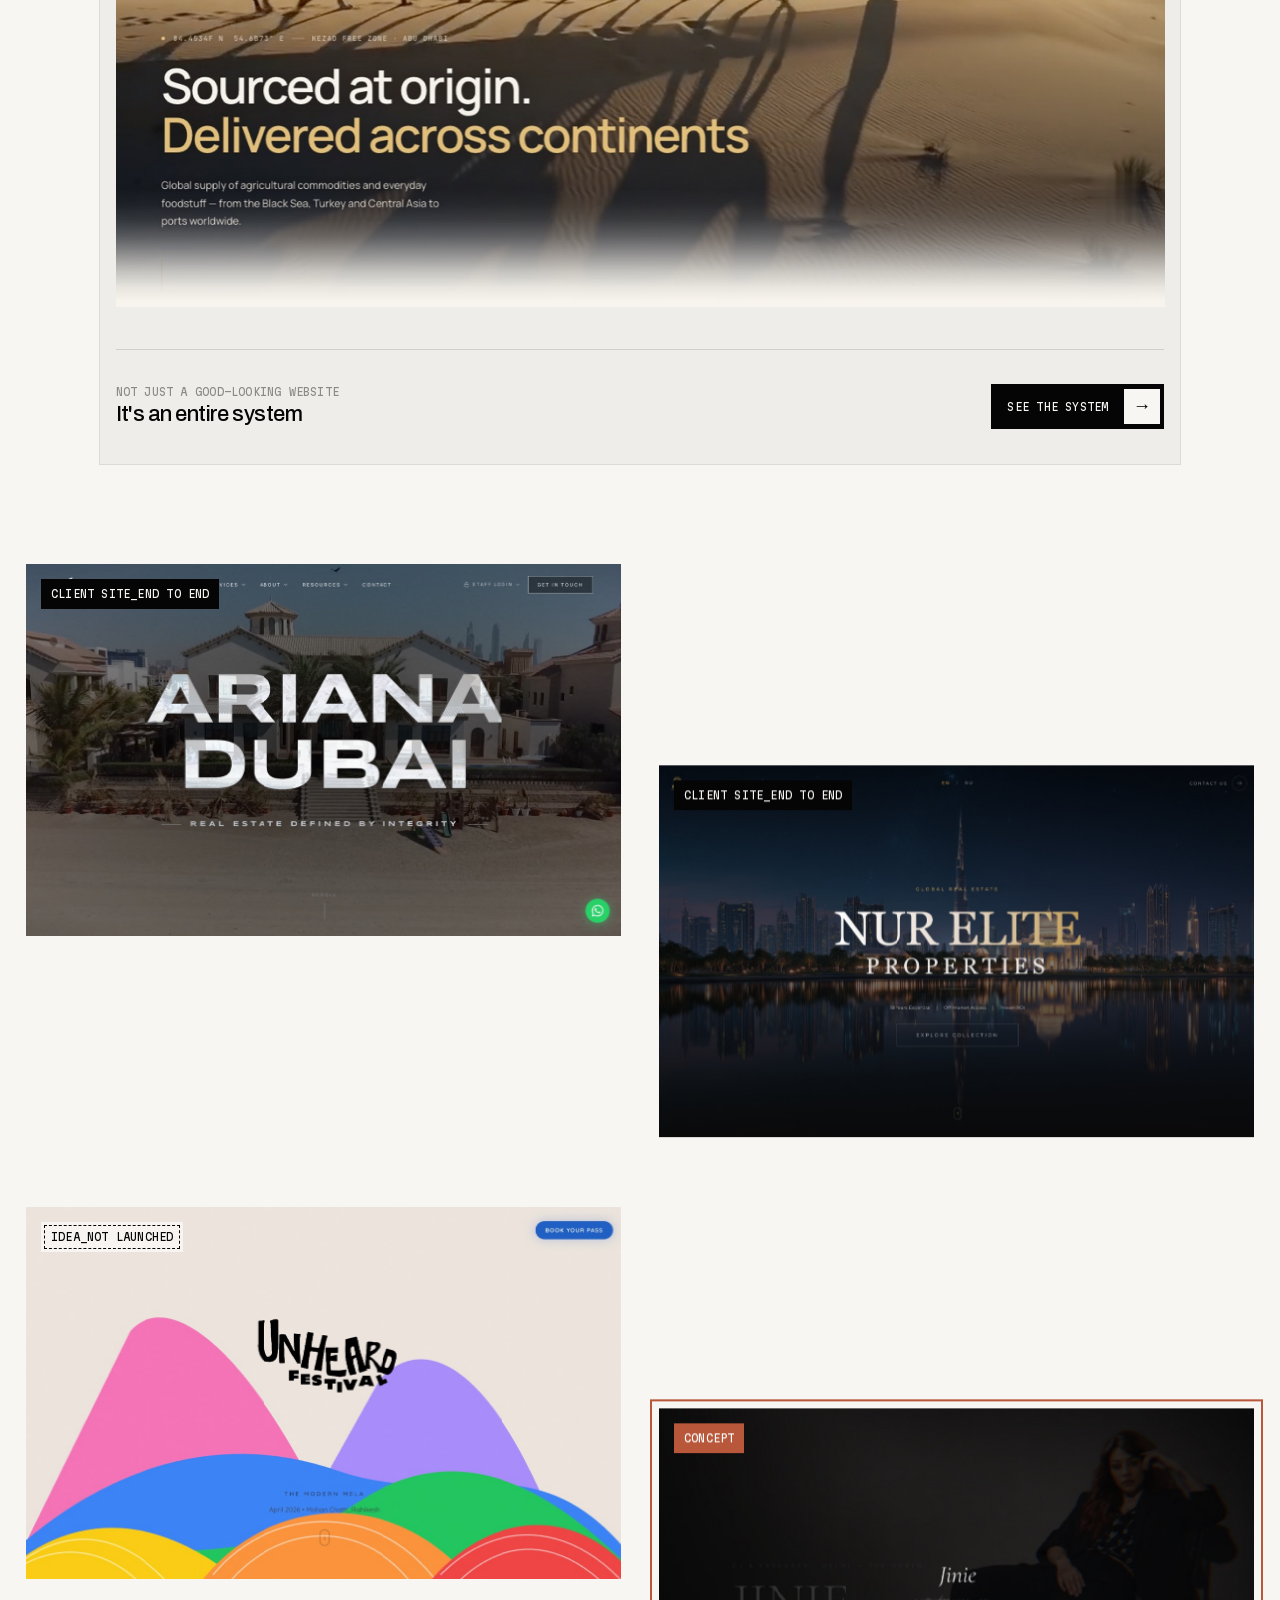
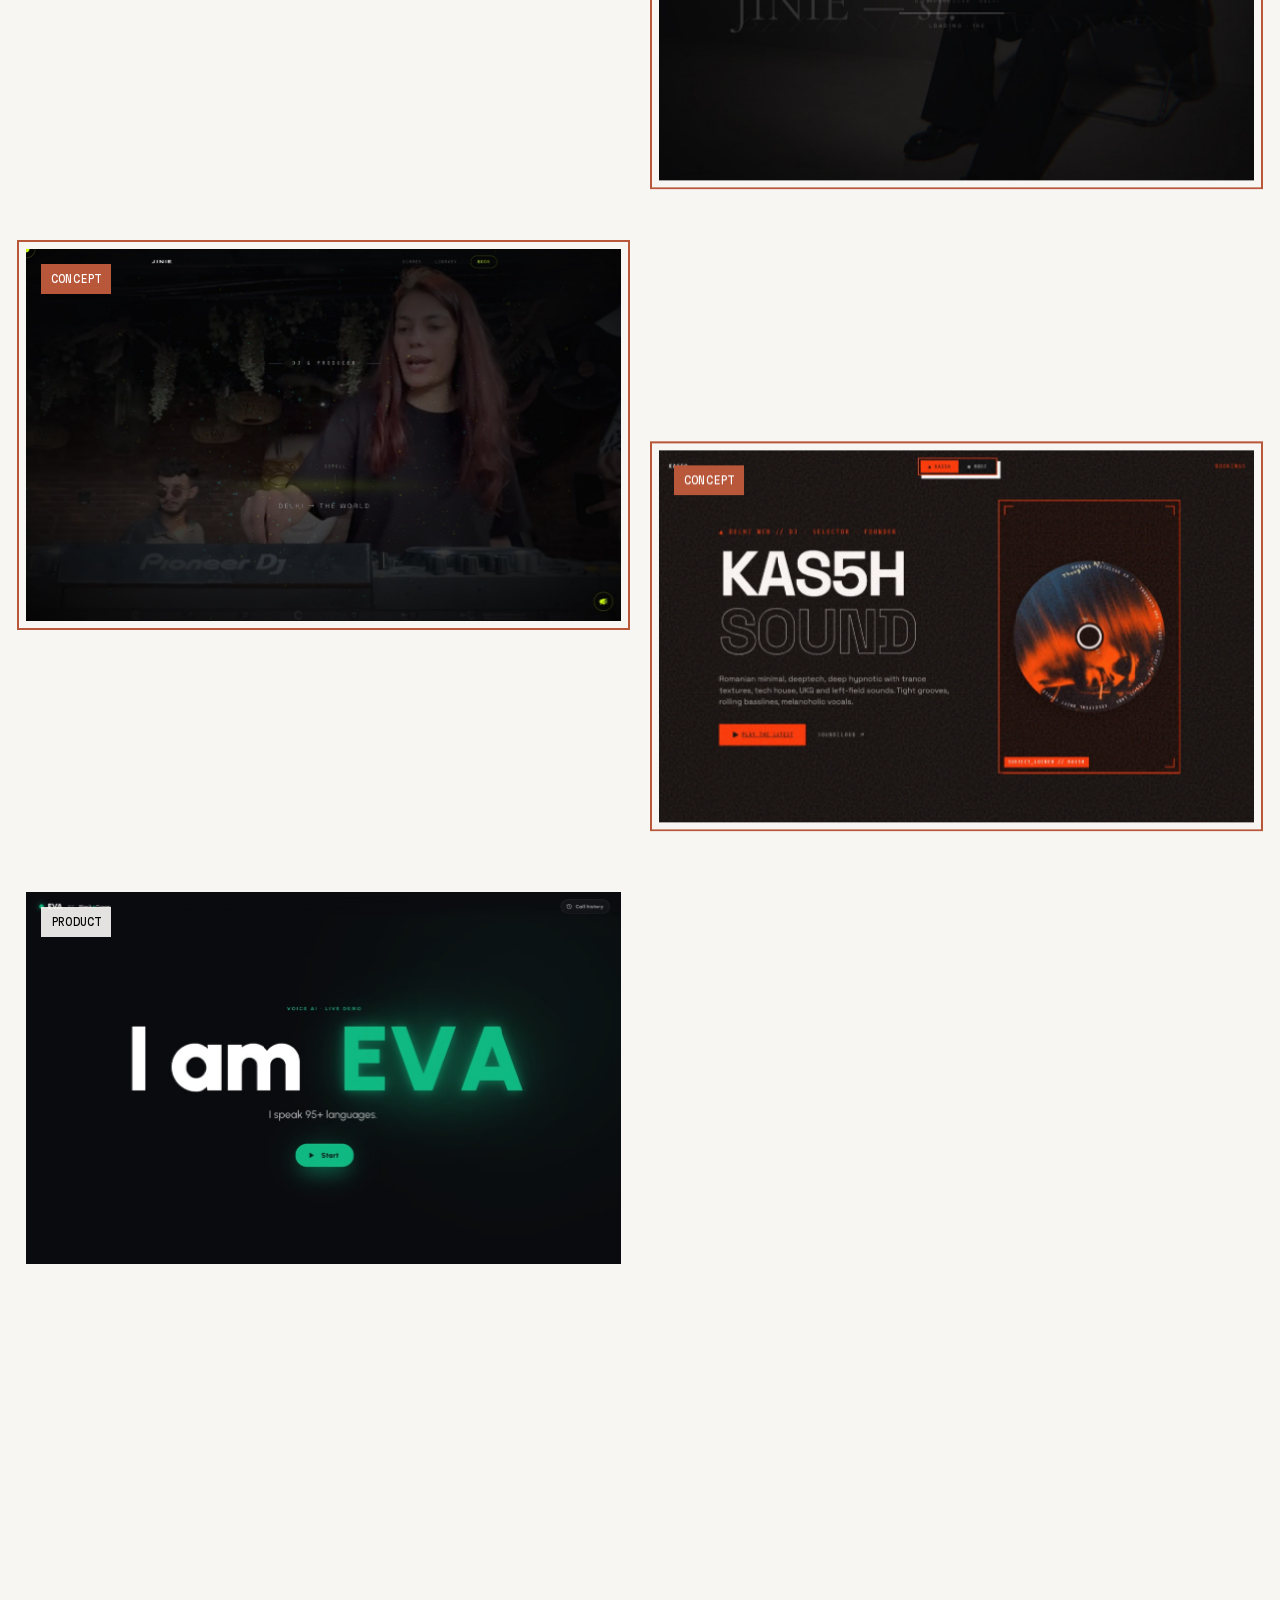
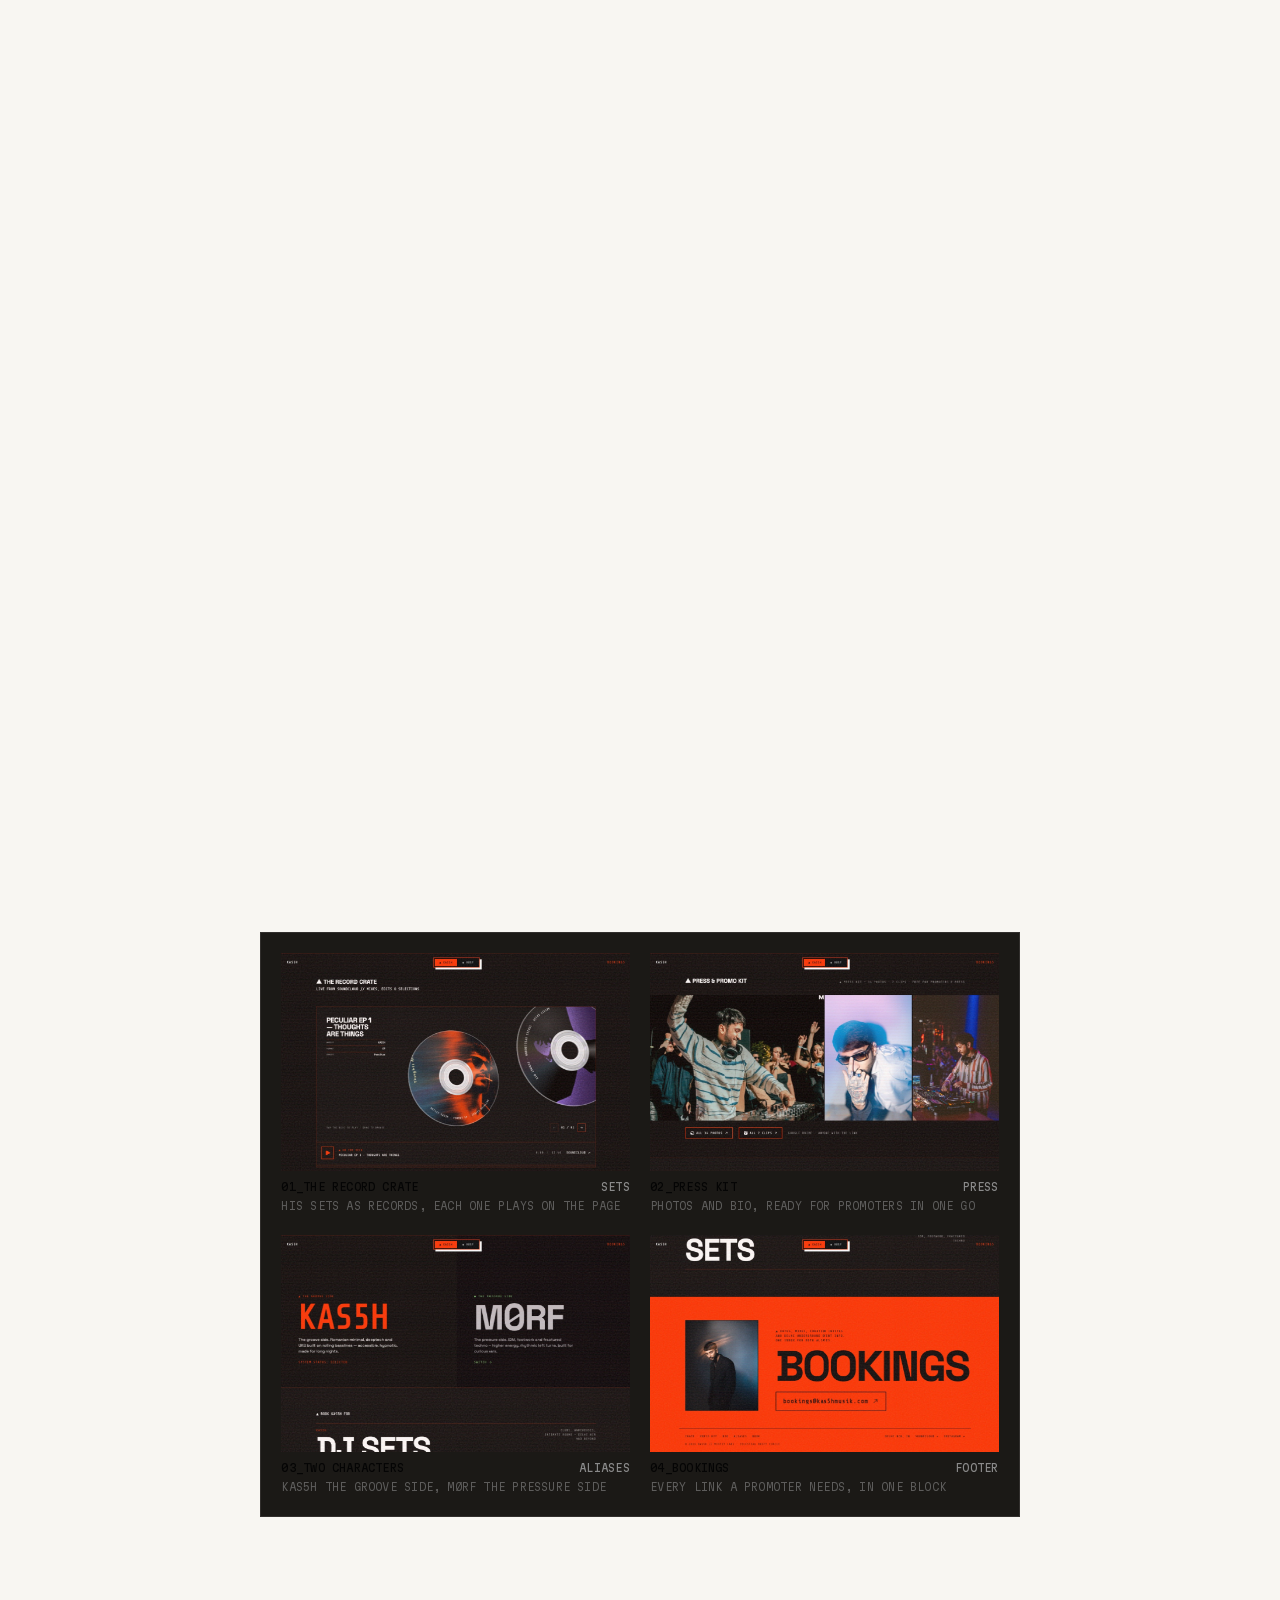
==== commit 081bbc5d: "Vercel Web Analytics on the portfolio and the two hosted openings; address bar cleaned after load so" ====
--- a/index.html
+++ b/index.html
@@ -258,6 +258,9 @@
   .wv{opacity:1}
 }
 </style>
+<!-- Vercel Web Analytics: served from this domain, no cookies -->
+<script>window.va = window.va || function () { (window.vaq = window.vaq || []).push(arguments); };</script>
+<script defer src="/_vercel/insights/script.js"></script>
 </head>
 <body class="loading">
 <div class="pre" aria-hidden="true" data-pre>
@@ -644,13 +647,14 @@
   })();
 
   /* ── clean address bar: Instagram and others add utm_ and fbclid tags to every
-     link; drop them from the URL once the page has opened ── */
-  if (location.search && history.replaceState) {
+     link; drop them from the URL once the page has opened. It waits until
+     after load so Analytics has recorded where the visit came from first ── */
+  if (location.search && history.replaceState) addEventListener("load", function () { setTimeout(function () {
     var qs = new URLSearchParams(location.search), keep = new URLSearchParams();
     qs.forEach(function (v, k) { if (!/^(utm_|fbclid$|gclid$|igshid$|igsh$|mc_|ref$|si$|v$|reel$|cb$)/.test(k)) keep.append(k, v); });
     var rest = keep.toString();
     history.replaceState(null, "", location.pathname + (rest ? "?" + rest : "") + location.hash);
-  }
+  }, 1200); });
 
   var pre = document.querySelector("[data-pre]");
   if (!animate) {
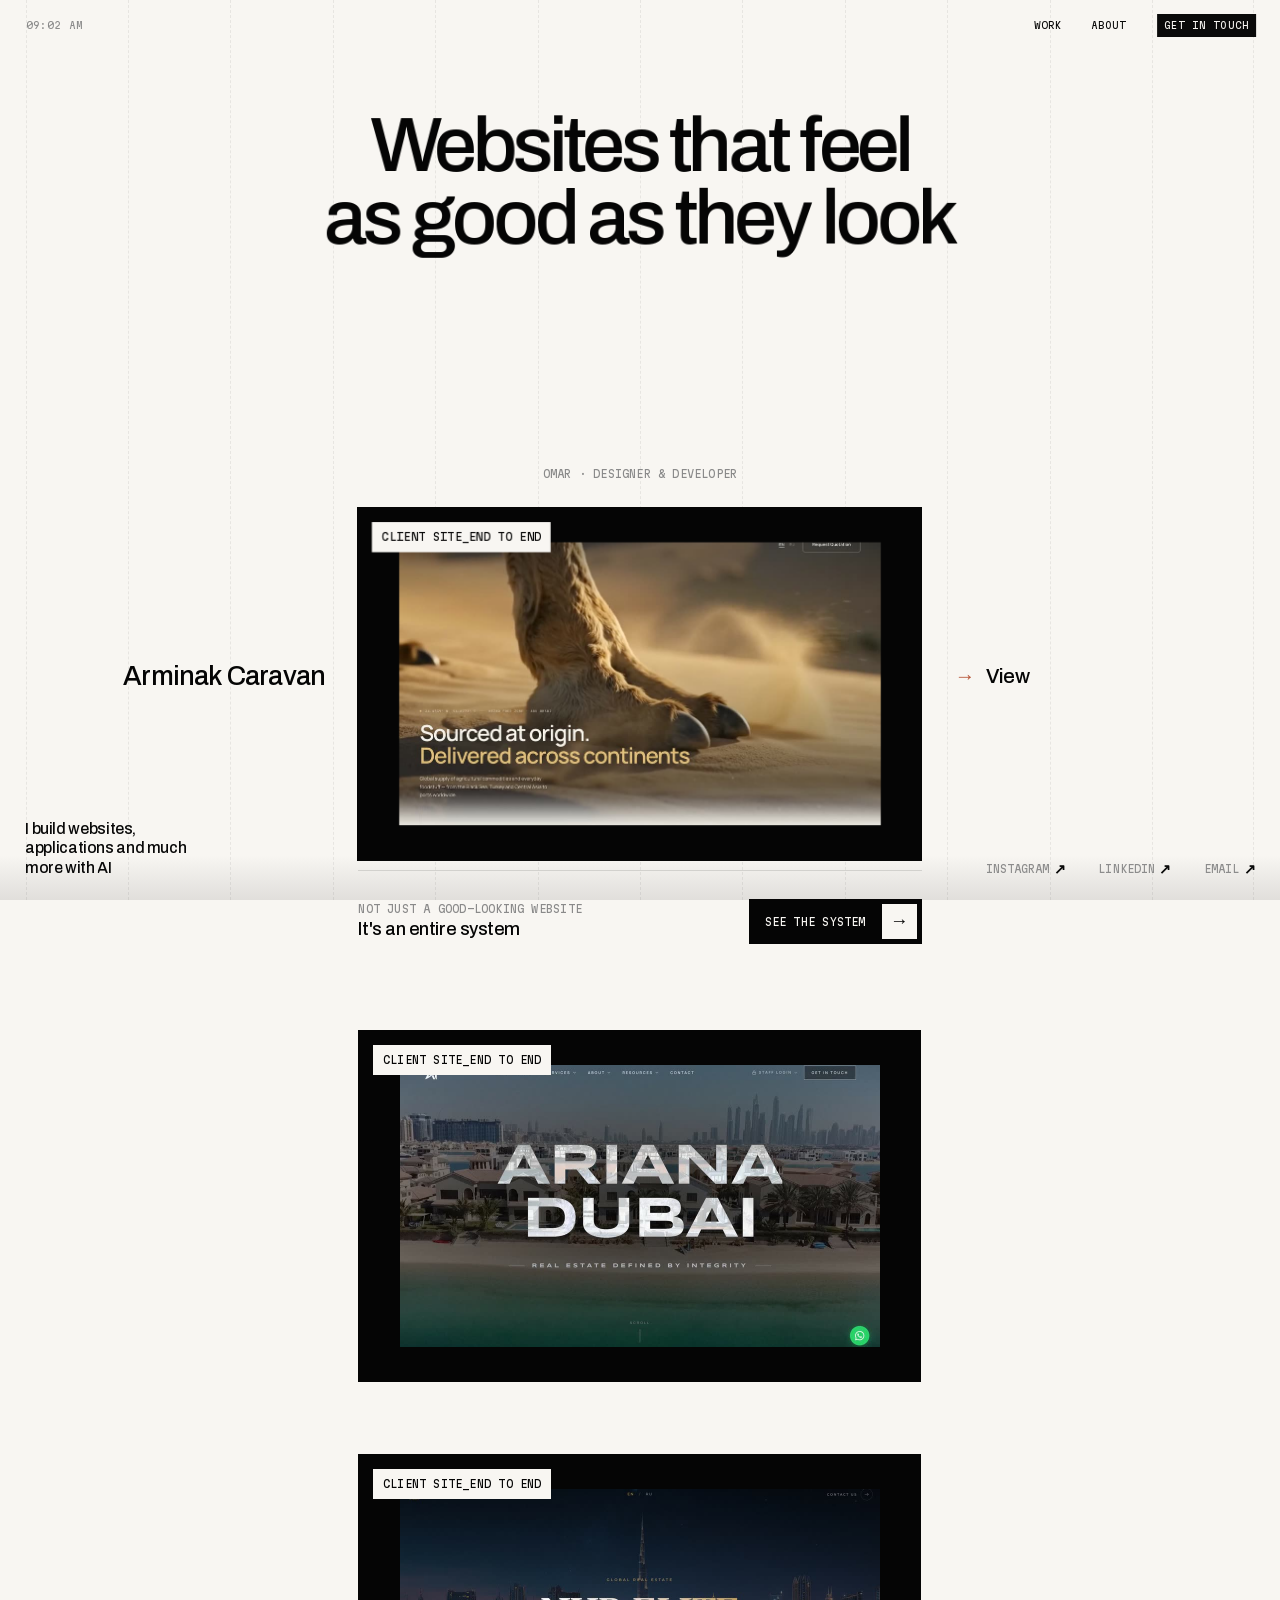
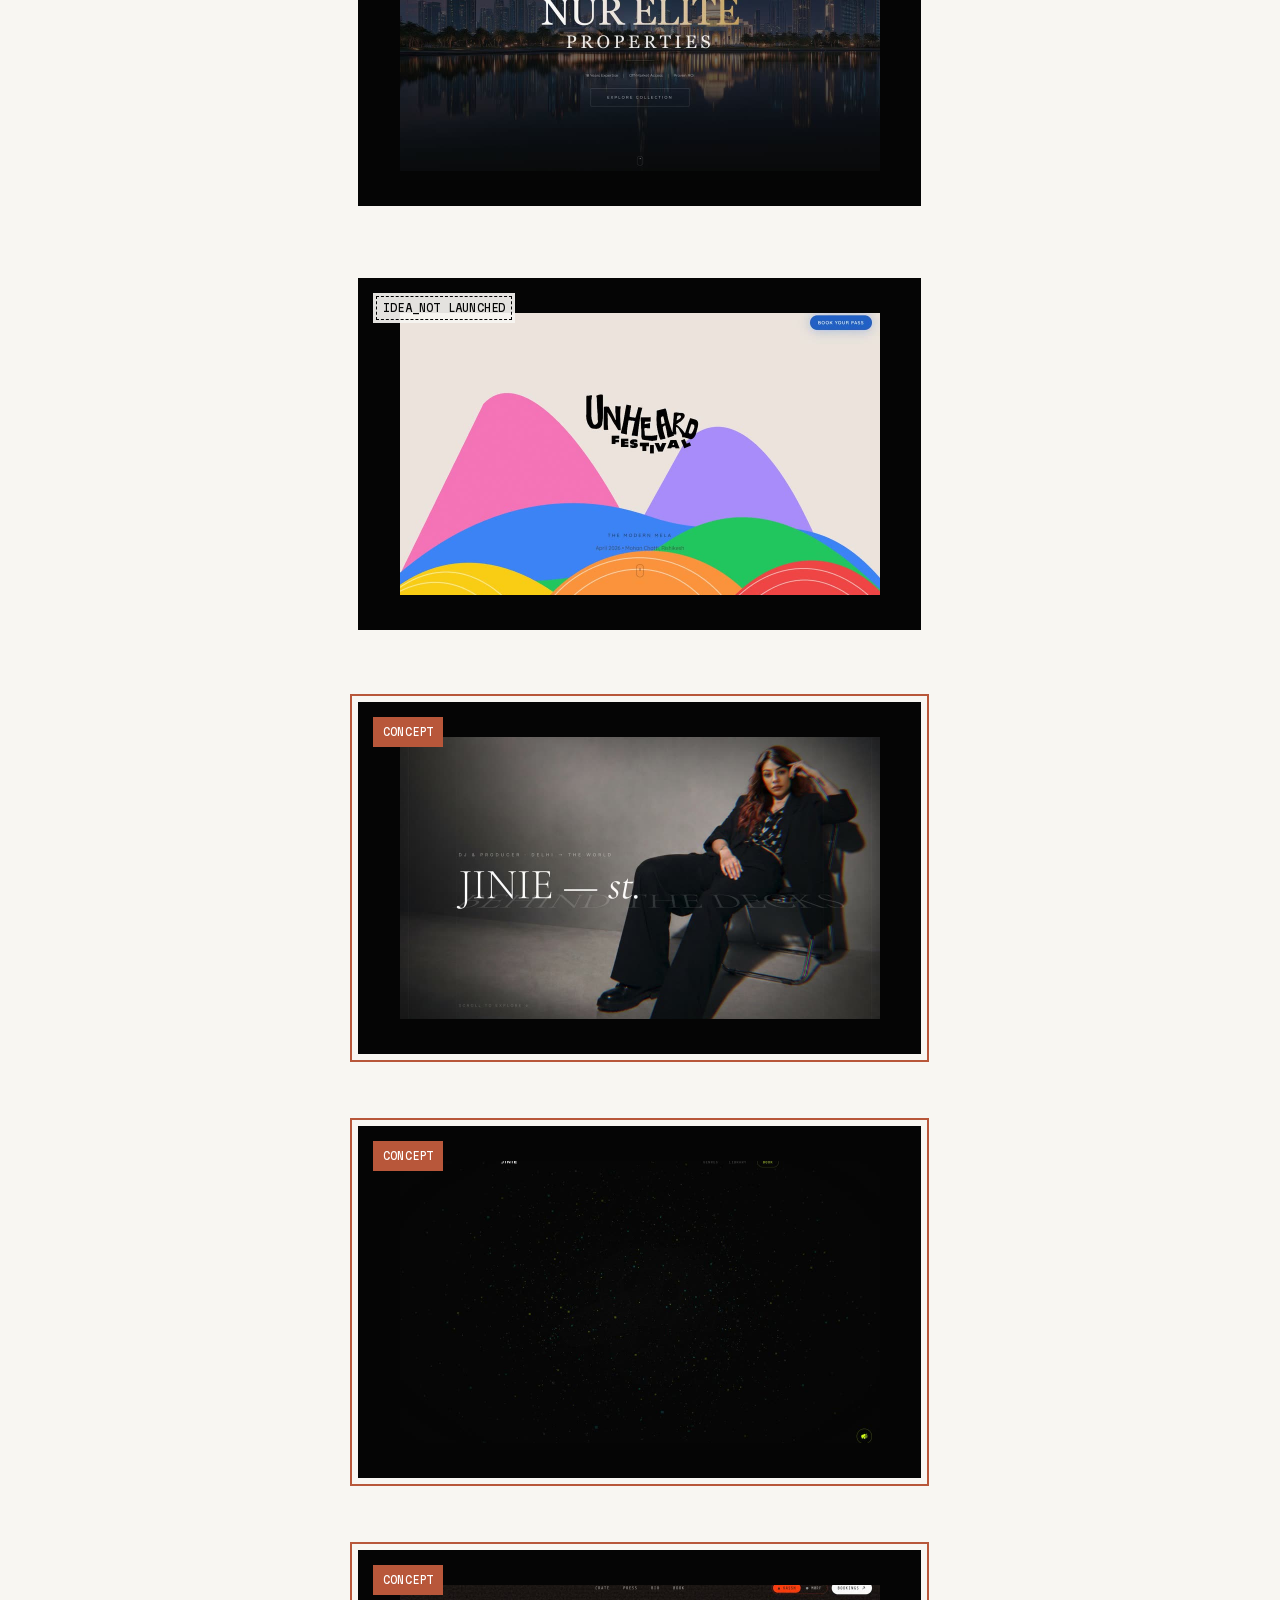
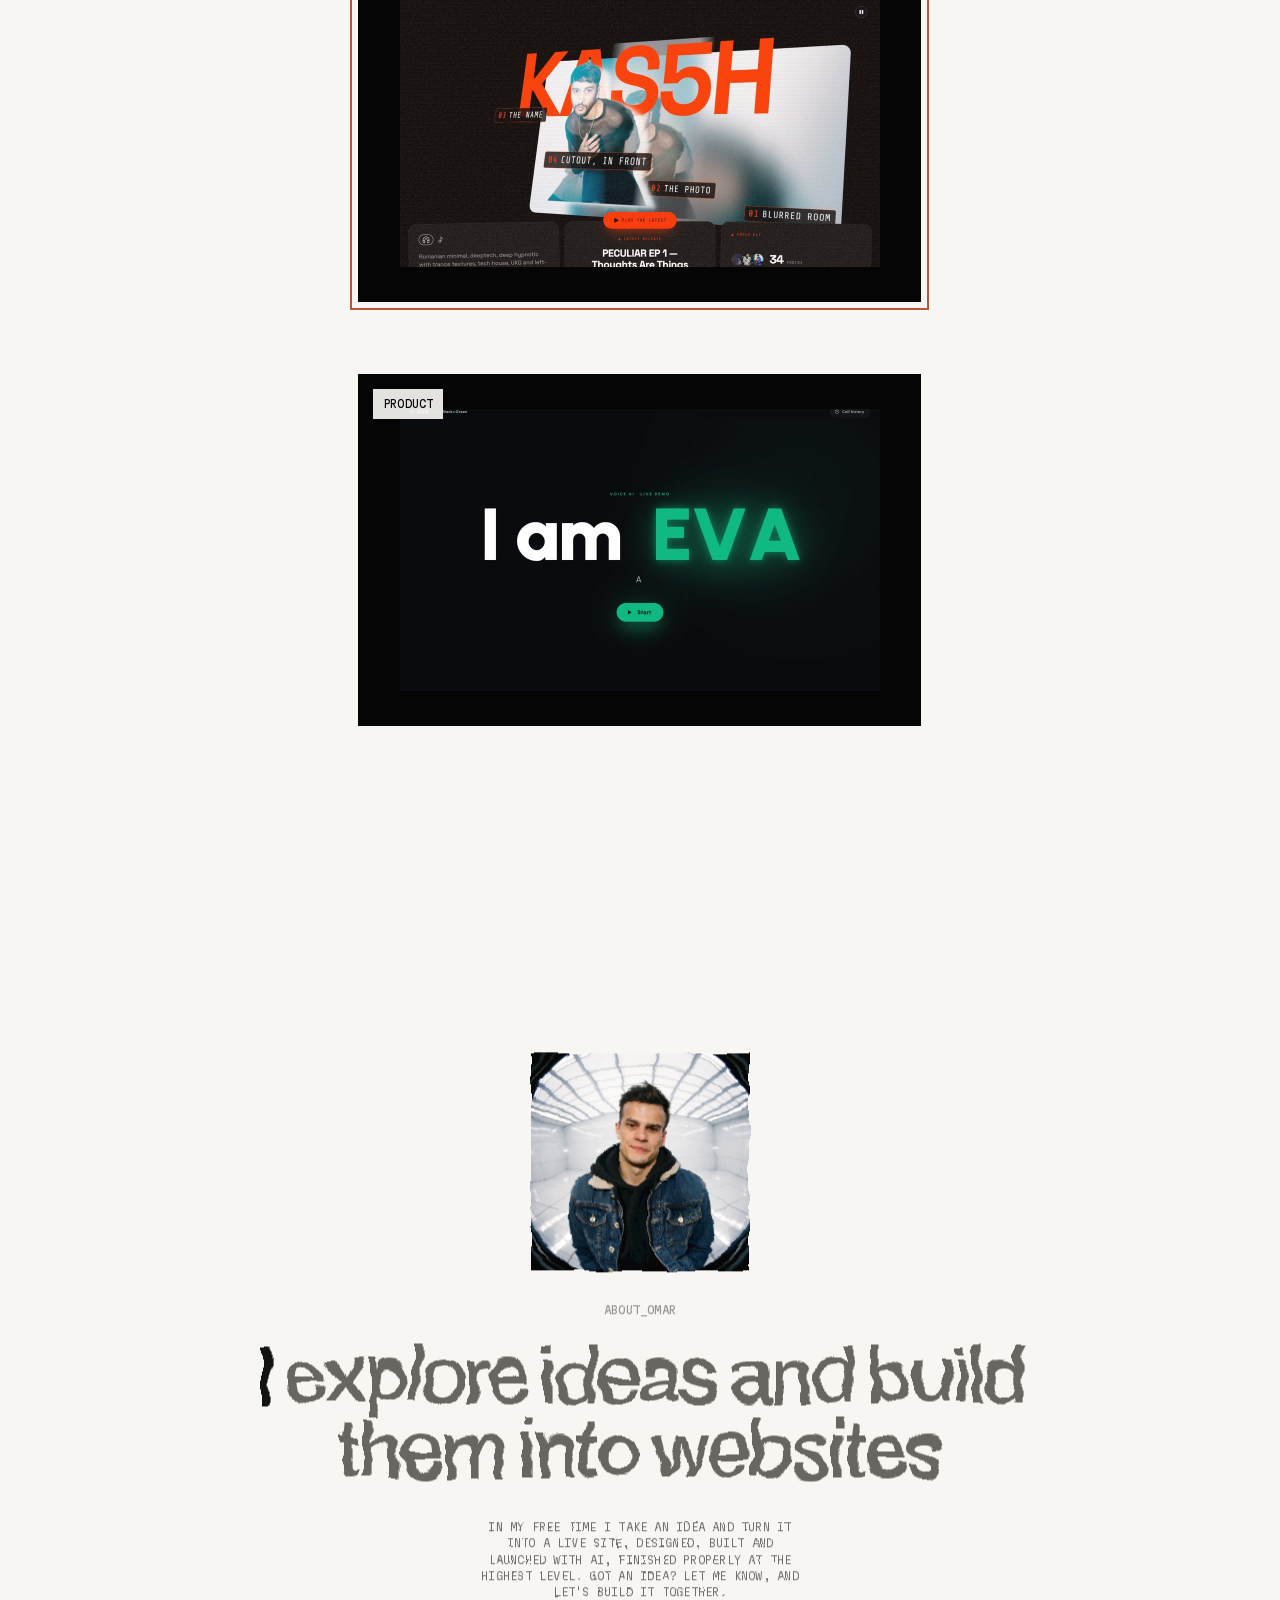
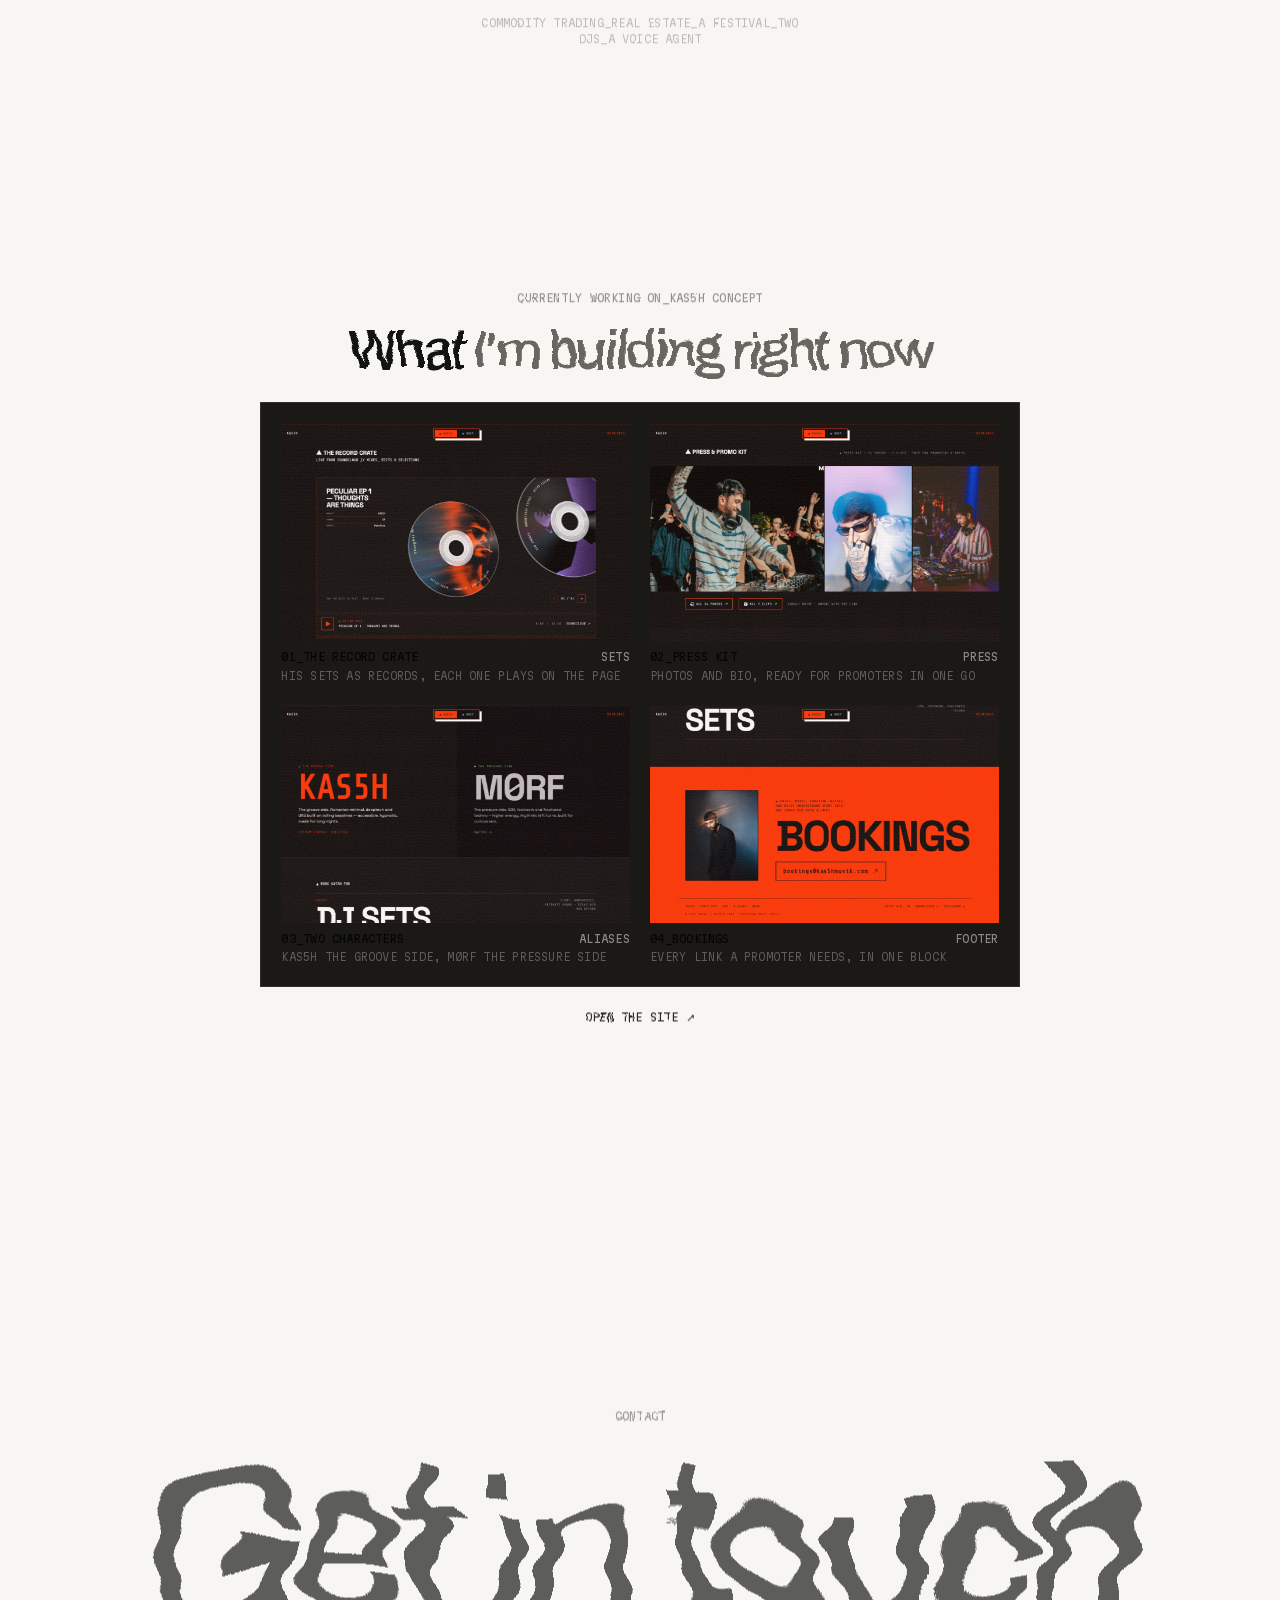
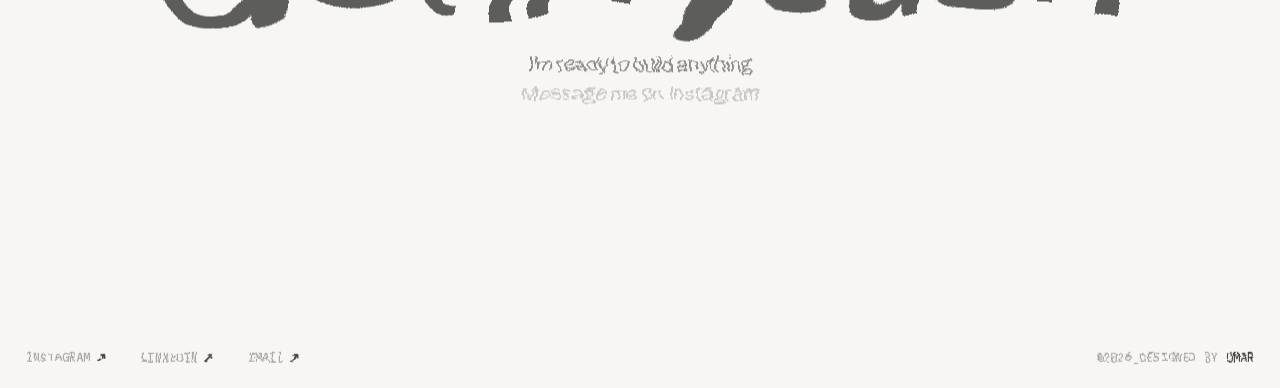
==== commit 8a88b0c9: "The start and Work, after eduardbodak.com: headline arrives word by word and settles as the first si" ====
--- a/index.html
+++ b/index.html
@@ -52,14 +52,15 @@
 .mono{font-variant-numeric:slashed-zero;font-family:var(--f-mono);font-size:.66rem;letter-spacing:.02em;text-transform:uppercase;line-height:1.55}
 .dim{color:var(--grey)}
 
-/* ─── start: black, a centred counter, then paper rises as a soft curve ─── */
-.pre{position:fixed;inset:0;z-index:200;background:var(--ink);color:var(--paper);overflow:hidden;display:grid;place-items:center}
-.pre__c{text-align:center}
-.pre__n{display:block;font-size:clamp(3rem,7vw,6.5rem);font-weight:500;line-height:1;letter-spacing:-.04em;font-variant-numeric:tabular-nums slashed-zero}
-.pre__l{display:block;margin-top:1rem;color:var(--grey)}
-.pre__wipe{position:absolute;left:-25vw;right:-25vw;top:100%;height:220vh;background:var(--paper);border-radius:50% 50% 0 0 / 24vh 24vh 0 0;box-shadow:0 -60px 120px 50px var(--paper);will-change:transform}
-.pre.done{display:none}
+/* ─── the start: the headline arrives word by word, then the first site rises under it ─── */
 body.loading .hdr{opacity:0}
+/* clipped sideways: the headline starts at 1.5x and must not widen a phone page */
+.stage{--fw:min(640px,44vw,calc((100svh - 26rem) * 1.6));position:relative;overflow-x:clip;padding:0 var(--gutter) clamp(4rem,10vh,7rem)}
+.hero{display:flex;flex-direction:column;align-items:center;text-align:center;padding-top:clamp(5.5rem,12vh,8rem);min-height:calc(100svh - var(--fw) * .625 - 3rem)}
+.hero__title{margin:0;font-size:clamp(2.6rem,6vw,6.2rem);font-weight:500;line-height:.95;letter-spacing:-.05em;cursor:default;will-change:transform}
+.hero__title .hw{display:inline-block;will-change:transform}
+.hero__credit{margin:auto 0 clamp(.9rem,2vh,1.3rem)}
+@media (max-width:560px){.hero__title .hb{display:none}}
 
 /* the dark comes in as a soft edge you scroll through */
 .veil{position:fixed;inset:0;z-index:0;pointer-events:none;background:linear-gradient(180deg,var(--paper) calc(var(--p) - 30%),var(--ink) calc(var(--p) + 22%))}
@@ -69,7 +70,7 @@
 @media (max-width:760px){.grid{grid-template-columns:repeat(4,1fr)}.grid i:nth-child(n+5){display:none}}
 
 /* ─── header ─── */
-.hdr{position:fixed;left:0;right:0;top:0;z-index:50;display:flex;justify-content:space-between;align-items:center;padding:.9rem var(--gutter);font-size:.6rem;transition:opacity .6s}
+.hdr{position:fixed;left:0;right:0;top:0;z-index:50;overflow-x:clip;display:flex;justify-content:space-between;align-items:center;padding:.9rem var(--gutter);font-size:.6rem;transition:opacity .6s}
 .hdr nav{display:flex;gap:clamp(1rem,2.2vw,2.2rem);align-items:center}
 .hdr nav a{position:relative;padding:.15rem 0}
 .hdr nav a::after{content:"";position:absolute;left:0;right:0;bottom:-2px;height:1px;background:currentColor;transform:scaleX(0);transform-origin:right;transition:transform .45s var(--ease)}
@@ -91,54 +92,63 @@
 /* caption-style highlight: each word of a statement lights up in turn as you scroll */
 .cw{transition:color .25s}
 
-/* hero */
-.hero__name{margin:0;font-size:clamp(6rem,24vw,27rem);font-weight:500;line-height:.82;letter-spacing:-.055em;cursor:default}
-.hero__sub{margin:clamp(1.6rem,4vh,2.6rem) 0 0;font-size:clamp(1.05rem,1.6vw,1.45rem);font-weight:500;line-height:1.25;letter-spacing:-.015em}
-.hero__hey{margin:0 0 clamp(.4rem,1.2vh,1rem);font-size:clamp(1.3rem,2.4vw,2.2rem);font-weight:500;letter-spacing:-.02em}
-.hero__meta{margin:1.4rem 0 0;line-height:1.6}
-.hero__go{display:inline-block;padding:.5rem 0}
 /* roll: on hover each word slides out of its slot and back in, lighting up in reading order */
 .rw{display:inline-block;overflow:hidden;vertical-align:top;padding-bottom:.08em;margin-bottom:-.08em}
 .rw>span{display:inline-block}
-.hero__foot{position:absolute;left:var(--gutter);right:var(--gutter);bottom:1.4rem;display:flex;justify-content:space-between;align-items:flex-end}
+/* the bottom row stays put while the sites pass, then leaves with them */
+.hero__foot{position:fixed;left:var(--gutter);right:var(--gutter);bottom:1.4rem;z-index:5;display:flex;justify-content:space-between;align-items:flex-end;pointer-events:none}
+.hero__foot>*{pointer-events:auto}
+.hero__line{margin:0;max-width:17ch;text-align:left;font-family:var(--f-sans);font-size:1rem;font-weight:500;letter-spacing:-.015em;line-height:1.25;text-transform:none}
 /* links, as in the reference: grey words, a dark arrow, the word darkens on hover */
 .links{display:flex;flex-wrap:wrap;gap:.5rem clamp(1.4rem,2.6vw,2.6rem)}
 .links a{color:var(--grey);transition:color .35s}
 .links a i{font-style:normal;font-family:var(--f-sans);color:var(--fg);margin-left:.3em;font-size:1.35em;font-weight:700;line-height:0;vertical-align:-.05em;transition:color .5s}
 .links a:hover{color:var(--fg)}
-@media (max-width:760px){.hero__name{font-size:34vw}.hero__foot{justify-content:center;text-align:center}.hero__foot .links{justify-content:center}.hero__foot>span.dim{display:none}}
-
-/* work: the first version, as on Eva's page: a big title on the left, then
-   the sites large and staggered in two columns, each with its caption */
-.work{padding:clamp(7rem,16vh,11rem) var(--gutter) clamp(6rem,14vh,10rem);text-align:center}
-.work>.label{display:table;margin-inline:auto}
-.work__title{display:inline-flex;align-items:flex-start;gap:.5rem}
-.work__title .n{margin-top:.6em;font-size:.66rem;letter-spacing:.02em;font-weight:400}
-.cols{display:grid;grid-template-columns:repeat(2,minmax(0,1fr));column-gap:clamp(1.2rem,3vw,3.5rem);row-gap:clamp(4rem,11vh,8rem);width:min(100%,1240px);margin:clamp(3rem,9vh,6rem) auto 0;text-align:left}
-.piece{position:relative;display:block}
-.piece:nth-child(odd):not(.feat){margin-top:clamp(5rem,16vh,12rem)}
-/* the first piece is one slide: the site very big in its own tray, the way into the system underneath */
-.feat{grid-column:1 / -1}
-.feat__tray{width:min(100%,calc((100svh - 14rem) * 1.6));margin:0 auto;padding:clamp(.6rem,1.2vw,1rem);background:rgba(5,5,5,.035);border:1px solid rgba(5,5,5,.08);box-shadow:inset 0 1px 0 rgba(255,255,255,.7)}
-.feat__a{display:block}
-.more{display:flex;justify-content:space-between;align-items:center;gap:1.2rem;margin-top:.9rem;padding-top:.9rem;border-top:1px solid var(--line)}
-.more__t{font-size:clamp(1.15rem,1.7vw,1.6rem);font-weight:500;letter-spacing:-.025em;line-height:1.1}
+@media (max-width:760px){.hero__foot{display:none}}
+
+/* work: one centred column, as on the reference. Each site is a framed silent
+   loop of the real thing, its name on the left and View on the right, and they
+   pass through the middle of the screen one after another */
+.column{padding-top:0}
+.show{display:grid;grid-template-columns:minmax(0,1fr) var(--fw) minmax(0,1fr);align-items:center;column-gap:clamp(1rem,2.6vw,2.6rem);width:100%;margin:0 auto clamp(3rem,8vh,5.5rem)}
+.show__name{grid-row:1;margin:0;justify-self:end;text-align:right;font-size:clamp(1.3rem,2.1vw,2rem);font-weight:500;letter-spacing:-.03em;line-height:1.05;opacity:0;transform:translateY(24%);transition:opacity .6s cubic-bezier(.32,.72,0,1),transform .8s cubic-bezier(.32,.72,0,1)}
+.show__view{grid-row:1;justify-self:start;display:inline-flex;align-items:center;gap:.55em;font-size:clamp(1.1rem,1.6vw,1.5rem);font-weight:500;letter-spacing:-.02em;opacity:0;transform:translateY(24%);transition:opacity .6s cubic-bezier(.32,.72,0,1),transform .8s cubic-bezier(.32,.72,0,1)}
+.show__view i{font-style:normal;color:var(--clay);transition:transform .5s cubic-bezier(.32,.72,0,1)}
+.show__view:hover i{transform:translateX(4px)}
+.show.is-on .show__name,.show.is-on .show__view{opacity:1;transform:none}
+.show__frame{grid-row:1;grid-column:2;display:block;position:relative}
+@media (hover:hover){.show__frame{cursor:none}}
+/* the bezel: a black screen with the loop inset, like a monitor */
+.show__box{position:relative;aspect-ratio:16/10;background:var(--ink);padding:6.2% 7.4%;transition:transform .9s cubic-bezier(.32,.72,0,1),box-shadow .9s cubic-bezier(.32,.72,0,1);will-change:transform}
+.show__box video,.show__box img{display:block;width:100%;height:100%;object-fit:cover;background:#141311}
+.show__frame:hover .show__box{transform:scale(1.025);box-shadow:0 50px 100px -50px rgba(40,30,20,.45),0 18px 40px -26px rgba(40,30,20,.25)}
+.show .kind{background:var(--paper);color:var(--ink)}
+.show.is-concept .show__box{outline:2px solid var(--clay);outline-offset:6px}
+.show.is-concept .show__name,.show.is-concept .show__view{color:var(--clay)}
+.show .more{grid-column:2;margin-top:1.1rem;padding-top:.9rem;border-top:1px solid var(--line)}
+.more{display:flex;justify-content:space-between;align-items:center;gap:1.2rem}
+.more__t{font-size:clamp(1.05rem,1.4vw,1.35rem);font-weight:500;letter-spacing:-.025em;line-height:1.1}
 .more__t small{display:block;margin-bottom:.35rem;font-family:var(--f-mono);font-size:.66rem;font-weight:400;letter-spacing:.02em;text-transform:uppercase;color:var(--grey)}
 .more__b{display:inline-flex;align-items:center;gap:1rem;padding:.3rem .3rem .3rem 1rem;background:var(--ink);color:var(--paper);border:0;font-family:var(--f-mono);font-size:.66rem;letter-spacing:.02em;text-transform:uppercase;cursor:pointer;white-space:nowrap;transition:transform .4s cubic-bezier(.32,.72,0,1)}
 .more__b i{display:grid;place-items:center;width:2.2rem;height:2.2rem;background:var(--paper);color:var(--ink);font-style:normal;font-family:var(--f-sans);font-size:1.15rem;transition:transform .5s cubic-bezier(.32,.72,0,1)}
 .more__b:hover i{transform:translateX(3px)}
 .more__b:active{transform:scale(.98)}
-@media (max-width:760px){.more{flex-direction:column;align-items:flex-start}}
-.piece .cap{margin-top:.7rem;display:flex;gap:1.2rem}
-.piece .cap b{font-weight:400}
-.piece .cap .dim{margin-left:auto}
-.piece .line{margin:.25rem 0 0;max-width:52ch}
-/* hover: the site tilts toward the pointer and lifts */
-.pic{position:relative;transform-style:preserve-3d;will-change:transform}
-.pic .slice{transition:box-shadow .9s cubic-bezier(.32,.72,0,1)}
-@media (hover:hover){
-  .piece:hover{z-index:2}
-  .piece:hover .slice{box-shadow:0 50px 100px -50px rgba(40,30,20,.38),0 18px 40px -26px rgba(40,30,20,.22)}
+/* the cursor: over a site it becomes a View tag that follows the pointer */
+.cur{position:fixed;left:0;top:0;z-index:60;pointer-events:none;will-change:transform}
+.cur__in{display:block;padding:.6rem .85rem;background:var(--ink);color:var(--paper);font-family:var(--f-mono);font-size:.66rem;letter-spacing:.02em;text-transform:uppercase;transform:translate(-50%,-50%) scale(0);transition:transform .45s cubic-bezier(.32,.72,0,1)}
+.cur.on .cur__in{transform:translate(-50%,-50%) scale(1)}
+body.dark .cur__in{background:var(--paper);color:var(--ink)}
+@media (hover:none){.cur{display:none}}
+@media (max-width:760px){
+  .stage{--fw:100%}
+  .hero{min-height:0;padding-bottom:1.5rem}
+  .hero__credit{margin-top:clamp(2rem,6vh,3rem)}
+  .show{grid-template-columns:1fr;row-gap:.6rem;margin-bottom:3.5rem}
+  .show__name{grid-row:auto;justify-self:start;text-align:left}
+  .show__frame{grid-row:auto;grid-column:1}
+  .show__view{grid-row:auto}
+  .show__name,.show__view{opacity:1;transform:none}
+  .show .more{grid-column:1;flex-direction:column;align-items:flex-start}
 }
 
 /* the detail sheet: the picture flies from its card to the sheet, then the text sets itself */
@@ -197,8 +207,6 @@
 .is-idea .kind{background:rgba(248,246,242,.92);color:var(--ink);outline:1px dashed var(--ink);outline-offset:-4px}
 .is-concept .kind{background:var(--clay);color:#fff}
 .is-product .kind{background:rgba(248,246,242,.92);color:var(--ink)}
-.piece.is-concept .slice{outline:2px solid var(--clay);outline-offset:7px}
-.piece.is-concept .cap,.piece.is-concept .cap .dim{color:var(--clay)}
 .sheet__kind{margin:1.3rem 0 0;padding:.9rem 1rem;border:1px solid var(--line);line-height:1.6;max-width:52ch;text-transform:none;font-size:.72rem}
 .sheet__kind b{display:block;margin-bottom:.3rem;font-weight:400;text-transform:uppercase}
 .sheet__kind.is-concept{border-color:var(--clay);color:var(--clay)}
@@ -222,7 +230,6 @@
 .sheet__close:focus:not(:focus-visible){outline:none}
 .fly{position:fixed;z-index:101;background-size:cover;background-position:top;pointer-events:none;will-change:transform}
 @media (max-width:860px){.sheet__grid{grid-template-columns:1fr;padding-top:4rem}.sheet__media{position:relative;top:0}}
-@media (max-width:760px){.cols{grid-template-columns:1fr;row-gap:4rem}.piece:nth-child(odd){margin-top:0}}
 
 .slice{position:relative;aspect-ratio:16/10;overflow:hidden;background:var(--line);display:flex}
 .slice i{flex:1 0 0;margin-right:-1px;background-size:auto 100%;background-repeat:no-repeat;will-change:transform;transform:translateY(104%)}
@@ -263,10 +270,6 @@
 <script defer src="/_vercel/insights/script.js"></script>
 </head>
 <body class="loading">
-<div class="pre" aria-hidden="true" data-pre>
-  <div class="pre__c"><span class="pre__n" data-counter>000</span><span class="pre__l mono">Omar_Portfolio</span></div>
-  <div class="pre__wipe"></div>
-</div>
 <div class="veil" aria-hidden="true"></div>
 <div class="grid" aria-hidden="true"><i></i><i></i><i></i><i></i><i></i><i></i><i></i><i></i><i></i><i></i><i></i><i></i></div>
 
@@ -281,22 +284,19 @@
 
 <main id="top">
 
-  <section class="screen hero">
-    <p class="hero__hey" data-w data-hero>Hey, I'm</p>
-    <h1 class="hero__name" data-w data-hero>Omar</h1>
-    <p class="hero__sub" data-w data-hero data-roll>I build websites, applications<br>and much more with AI</p>
-    <p class="hero__meta mono" data-w data-hero data-roll><a class="hero__go" href="#work">Explore my work ↓</a></p>
+  <div class="stage">
+    <section class="hero" aria-label="Start">
+      <h1 class="hero__title" data-title>Websites that feel <br class="hb">as good as they look</h1>
+      <p class="hero__credit mono dim" data-credit>Omar · Designer &amp; Developer</p>
+    </section>
+    <section class="column" id="work" aria-label="Work">
+      <div id="pieces"></div>
+    </section>
     <div class="hero__foot mono" data-hfoot>
-      <span class="dim" data-w data-hero>[Scroll to explore]</span>
-      <span class="links"><a href="https://www.instagram.com/omarjnbz/" target="_blank" rel="noopener" data-w data-hero>Instagram<i>↗</i></a><a href="https://www.linkedin.com/in/omarjnbz" target="_blank" rel="noopener" data-w data-hero>LinkedIn<i>↗</i></a><a href="mailto:Omarjnbz@gmail.com" data-w data-hero>Email<i>↗</i></a></span>
+      <p class="hero__line" data-roll data-foot="left">I build websites, applications and much more with AI</p>
+      <span class="links" data-foot="right"><a href="https://www.instagram.com/omarjnbz/" target="_blank" rel="noopener">Instagram<i>↗</i></a><a href="https://www.linkedin.com/in/omarjnbz" target="_blank" rel="noopener">LinkedIn<i>↗</i></a><a href="mailto:Omarjnbz@gmail.com">Email<i>↗</i></a></span>
     </div>
-  </section>
-
-  <section class="work" id="work">
-    <p class="label mono dim" data-w>Eight projects_Three for clients</p>
-    <h2 class="big work__title"><span data-w>Work</span><span class="n mono dim" data-w>[008]</span></h2>
-    <div class="cols" id="pieces"></div>
-  </section>
+  </div>
 
   <section class="screen about" id="about">
     <figure class="about__pic" data-w><img src="img/omar.jpg" alt="Omar"></figure>
@@ -412,26 +412,41 @@
   }
   function watchSlice(root) { var el = root.querySelector(".slice"); if (sio) sio.observe(el); else el.classList.add("in"); }
 
+  /* ── the column: every site as a framed loop. The loop is attached the first
+     time it comes near the screen and plays only while it is on it. ── */
   var pieces = document.getElementById("pieces");
+  var vio = "IntersectionObserver" in window ? new IntersectionObserver(function (es) {
+    es.forEach(function (e) {
+      var v = e.target;
+      if (e.isIntersecting) { if (!v.src) v.src = v.dataset.src; var pr = v.play(); if (pr && pr.catch) pr.catch(function () {}); }
+      else v.pause();
+    });
+  }, { rootMargin: "25% 0px", threshold: .01 }) : null;
   P.forEach(function (p, i) {
-    var a = document.createElement("a"), S = SYS[p[0]];
-    a.className = S ? "feat__a" : "piece is-" + p[7]; a.href = p[4]; a.target = "_blank"; a.rel = "noopener";
-    a.setAttribute("aria-label", p[1] + ", " + p[2] + ". Show the details");
-    a.innerHTML = '<div class="pic">' + sliced(p[0]) + '<span class="kind mono">' + KIND[p[7]][0] + "</span></div>" +
-      '<div class="cap mono" data-w><span>' + String(i + 1).padStart(3, "0") + '_<b>' + p[1] + '</b></span><span class="dim">' + p[2] + "</span></div>" ;
-    a.addEventListener("click", function (e) {
-      if (e.metaKey || e.ctrlKey || e.shiftKey || e.button) return;
-      e.preventDefault(); openSheet(i, a);
+    var S = SYS[p[0]], art = document.createElement("article");
+    art.className = "show is-" + p[7];
+    art.innerHTML = '<h3 class="show__name">' + p[1] + "</h3>" +
+      '<a class="show__frame" href="' + p[4] + '" target="_blank" rel="noopener" aria-label="' + p[1] + ", " + p[2] + '. Show the details">' +
+        '<div class="show__box" data-flip><video muted loop playsinline preload="' + (i ? "none" : "auto") + '" poster="img/loop/' + p[0] + '.jpg" data-src="img/loop/' + p[0] + '.mp4" width="960" height="600" aria-hidden="true"></video>' +
+        '<span class="kind mono">' + KIND[p[7]][0] + "</span></div></a>" +
+      '<a class="show__view" href="' + p[4] + '" target="_blank" rel="noopener" aria-label="' + p[1] + '. Show the details"><i>→</i>View</a>';
+    var frame = art.querySelector(".show__frame"), v = art.querySelector("video");
+    [frame, art.querySelector(".show__view")].forEach(function (a) {
+      a.addEventListener("click", function (e) {
+        if (e.metaKey || e.ctrlKey || e.shiftKey || e.button) return;
+        e.preventDefault(); openSheet(i, frame);
+      });
     });
-    if (!S) { pieces.appendChild(a); watchSlice(a); return; }
-    /* the feature: one slide, the site very big in a tray, and under it the way into the system */
-    var w = document.createElement("div"); w.className = "piece feat is-" + p[7];
-    var tray = document.createElement("div"); tray.className = "feat__tray"; tray.appendChild(a);
-    var more = document.createElement("div"); more.className = "more";
-    more.innerHTML = '<p class="more__t"><small>Not just a good-looking website</small>It\'s an entire system</p>' +
-      '<button type="button" class="more__b">See the system<i>→</i></button>';
-    more.querySelector("button").addEventListener("click", function () { openSheet(i, a, true); });
-    tray.appendChild(more); w.appendChild(tray); pieces.appendChild(w); watchSlice(w);
+    if (vio) vio.observe(v); else { v.src = v.dataset.src; v.play(); }
+    if (S) {
+      /* Arminak: under its frame, the way into the system */
+      var more = document.createElement("div"); more.className = "more";
+      more.innerHTML = '<p class="more__t"><small>Not just a good-looking website</small>It\'s an entire system</p>' +
+        '<button type="button" class="more__b">See the system<i>→</i></button>';
+      more.querySelector("button").addEventListener("click", function () { openSheet(i, frame, true); });
+      art.appendChild(more);
+    }
+    pieces.appendChild(art);
   });
   /* ── the detail sheet ──
      Opening: the card's picture is lifted out as a flying copy, the paper fades
@@ -546,7 +561,7 @@
     sheet.hidden = false; sScroll.scrollTop = 0;
     if (SYS[p[0]]) { buildSys(SYS[p[0]], p); if (atSys) sScroll.scrollTop = sysTop(); }
     document.documentElement.style.overflow = "hidden";
-    var from = card.querySelector(".slice").getBoundingClientRect(), to = sImg.getBoundingClientRect();
+    var from = card.querySelector("[data-flip]").getBoundingClientRect(), to = sImg.getBoundingClientRect();
     var texts = sheet.querySelectorAll(".mk>span"), words = sheet.querySelectorAll(".sw"), rows = sheet.querySelectorAll(".row");
     var fly = document.createElement("div"); fly.className = "fly"; fly.style.backgroundImage = "url(" + src + ")";
     fly.style.left = to.left + "px"; fly.style.top = to.top + "px"; fly.style.width = to.width + "px"; fly.style.height = to.height + "px";
@@ -569,7 +584,7 @@
     if (!sOpen || sBusy) return;
     sBusy = true; stack.style.opacity = "0";
     stack.querySelectorAll("video").forEach(function (v) { v.pause(); });
-    var from = sImg.getBoundingClientRect(), to = sCard.querySelector(".slice").getBoundingClientRect();
+    var from = sImg.getBoundingClientRect(), to = sCard.querySelector("[data-flip]").getBoundingClientRect();
     var fly = document.createElement("div"); fly.className = "fly"; fly.style.backgroundImage = "url(" + sImg.src + ")";
     fly.style.left = from.left + "px"; fly.style.top = from.top + "px"; fly.style.width = from.width + "px"; fly.style.height = from.height + "px";
     document.body.appendChild(fly); sImg.style.visibility = "hidden";
@@ -656,9 +671,9 @@
     history.replaceState(null, "", location.pathname + (rest ? "?" + rest : "") + location.hash);
   }, 1200); });
 
-  var pre = document.querySelector("[data-pre]");
   if (!animate) {
-    pre.classList.add("done"); document.body.classList.remove("loading"); document.body.classList.add("dark");
+    document.body.classList.remove("loading"); document.body.classList.add("dark");
+    document.querySelectorAll(".show").forEach(function (a) { a.classList.add("is-on"); });
     document.documentElement.style.setProperty("--p", "-30%");
     return;
   }
@@ -726,8 +741,7 @@
 
   var waters = [].slice.call(document.querySelectorAll("[data-w]"));
   waters.forEach(function (el) { el.classList.add("wv"); });
-  var heroW = waters.filter(function (el) { return el.hasAttribute("data-hero"); });
-  var restW = waters.filter(function (el) { return !el.hasAttribute("data-hero"); });
+  var restW = waters;
   var wio = new IntersectionObserver(function (es) {
     es.forEach(function (e) { if (e.isIntersecting) { wio.unobserve(e.target); waterIn(e.target); } });
   }, { threshold: 0 });
@@ -772,43 +786,73 @@
         } } });
   });
 
-  /* ── the start: count to 100, paper sweeps the black away, the hero surfaces ── */
+  /* ── the start, as on the reference: the headline arrives word by word, each
+     word growing from its own corner, lands big, then settles to size while
+     the first site rises under it. The menu pops in from the corners and the
+     bottom row slides in from the sides. ── */
+  var title = document.querySelector("[data-title]"), foot = document.querySelector("[data-hfoot]");
+  function setupShows() {
+    gsap.utils.toArray(".show").forEach(function (art, i) {
+      var box = art.querySelector(".show__box");
+      ScrollTrigger.create({ trigger: box, start: "center 84%", end: "center 16%", toggleClass: { targets: art, className: "is-on" } });
+      if (i) gsap.fromTo(box, { y: 56, opacity: 0 }, { y: 0, opacity: 1, duration: 1.2, ease: "expo.out", scrollTrigger: { trigger: art, start: "top 92%", once: true } });
+    });
+    /* the bottom row leaves with the last site and comes back with it */
+    ScrollTrigger.create({ trigger: ".stage", start: "top top", end: "bottom 80%",
+      onLeave: function () { gsap.to(foot, { opacity: 0, y: 12, duration: .4, overwrite: true }); },
+      onEnterBack: function () { gsap.to(foot, { opacity: 1, y: 0, duration: .5, overwrite: true }); } });
+  }
   (function start() {
-    var n = pre.querySelector("[data-counter]"), lab = pre.querySelector(".pre__l"), wipe = pre.querySelector(".pre__wipe"), c = { v: 0 };
-    gsap.set(wipe, { y: "30vh" });
-    gsap.timeline()
-      .from(lab, { opacity: 0, duration: .5 })
-      .to(c, { v: 100, duration: 1.4, ease: "power2.inOut", onUpdate: function () { n.textContent = String(Math.round(c.v)).padStart(3, "0"); } }, 0)
-      .to([n, lab], { opacity: 0, y: -14, duration: .3, ease: "power2.in" }, "-=.1")
-      .to(wipe, { y: "-140vh", duration: 1.15, ease: "power3.inOut" }, "-=.15")
-      .add(function () {
-        document.body.classList.remove("loading");
-        heroW.forEach(function (el, i) { waterIn(el, i * .14); });
-        restW.forEach(function (el) { wio.observe(el); });
-      }, "-=.5")
-      .to(pre, { opacity: 0, duration: .35, onComplete: function () { pre.classList.add("done"); } }, "-=.2")
+    [].slice.call(title.childNodes).forEach(function (c) {
+      if (c.nodeType !== 3 || !c.textContent.trim()) return;
+      var frag = document.createDocumentFragment();
+      c.textContent.split(/(\s+)/).forEach(function (part) {
+        if (!part) return;
+        if (/^\s+$/.test(part)) return frag.appendChild(document.createTextNode(part));
+        var w = document.createElement("span"); w.className = "hw"; w.textContent = part; frag.appendChild(w);
+      });
+      c.parentNode.replaceChild(frag, c);
+    });
+    var words = title.querySelectorAll(".hw"), credit = document.querySelector("[data-credit]"), first = document.querySelector(".show__box");
+    var navs = [].slice.call(document.querySelectorAll(".hdr a")), footL = document.querySelector('[data-foot="left"]'), footR = document.querySelector('[data-foot="right"]');
+    words.forEach(function (w, k) { gsap.set(w, { scale: 0, opacity: 0, y: 50, transformOrigin: (k % 2 ? "right" : "left") + " bottom" }); });
+    gsap.set(title, { scale: 1.5, y: "16vh", transformOrigin: "50% 0" });
+    gsap.set(first, { y: "46vh", scale: 1.25, transformOrigin: "50% 0" });
+    gsap.set(credit, { y: 70, opacity: 0 });
+    navs.forEach(function (a) { var r = !!a.closest("nav"); gsap.set(a, { scale: 0, opacity: 0, x: r ? 48 : -48, transformOrigin: (r ? "right" : "left") + " top" }); });
+    gsap.set(footL, { x: -48, scale: 0, opacity: 0, transformOrigin: "left bottom" });
+    gsap.set(footR, { x: 48, scale: 0, opacity: 0, transformOrigin: "right bottom" });
+    document.body.classList.remove("loading");
+    if (!touch) liquid(title);
+    gsap.timeline({ delay: .25 })
+      .to(words, { scale: 1, opacity: 1, y: 0, duration: 1.1, ease: "expo.out", stagger: .09 }, 0)
+      .to(title, { scale: 1, y: 0, duration: 1.3, ease: "expo.inOut" }, .85)
+      .to(first, { y: 0, scale: 1, duration: 1.5, ease: "expo.out" }, 1.0)
+      .to(credit, { y: 0, opacity: 1, duration: 1, ease: "expo.out" }, 1.15)
+      .to(navs, { scale: 1, opacity: 1, x: 0, duration: .9, ease: "expo.out", stagger: .06 }, 1.2)
+      .to([footL, footR], { scale: 1, opacity: 1, x: 0, duration: 1, ease: "expo.out" }, 1.3)
+      .add(function () { restW.forEach(function (el) { wio.observe(el); }); }, .8)
+      .add(setupShows, 1.5)
+      /* measured again once the first site has landed, so its name shows */
+      .add(function () { ScrollTrigger.refresh(); }, 2.6)
       .add(function () {
         if (location.hash !== "#arminak") return;
-        var f = document.querySelector(".feat__a"); if (!f) return;
+        var f = document.querySelector(".show__frame"); if (!f) return;
         scrollTo(0, f.getBoundingClientRect().top + scrollY - 80); openSheet(0, f, true);
       });
   })();
 
-  /* ── the hero's bottom row belongs to the first screen: it fades as you scroll away ── */
-  gsap.to("[data-hfoot]", { opacity: 0, y: -16, ease: "none", scrollTrigger: { trigger: ".hero", start: "top top", end: "top -22%", scrub: .3 } });
-  /* ── work: each card tilts toward the pointer and lifts ── */
-  if (!touch) gsap.utils.toArray(".piece").forEach(function (a) {
-    var pic = a.querySelector(".pic");
-    gsap.set(pic, { transformPerspective: 1100 });
-    var rx = gsap.quickTo(pic, "rotationX", { duration: .7, ease: "power3.out" }), ry = gsap.quickTo(pic, "rotationY", { duration: .7, ease: "power3.out" });
-    var sc = gsap.quickTo(pic, "scale", { duration: .9, ease: "expo.out" });
-    a.addEventListener("pointerenter", function () { sc(1.035); });
-    a.addEventListener("pointermove", function (e) {
-      var r = pic.getBoundingClientRect();
-      ry(((e.clientX - r.left) / r.width - .5) * 7); rx(-((e.clientY - r.top) / r.height - .5) * 6);
-    });
-    a.addEventListener("pointerleave", function () { sc(1); rx(0); ry(0); });
-  });
+  /* ── the cursor: over a site it becomes a View tag that follows the pointer ── */
+  if (!touch) (function () {
+    var cur = document.createElement("div"); cur.className = "cur"; cur.setAttribute("aria-hidden", "true");
+    cur.innerHTML = '<span class="cur__in">View</span>'; document.body.appendChild(cur);
+    var mx = gsap.quickTo(cur, "x", { duration: .32, ease: "power3.out" }), my = gsap.quickTo(cur, "y", { duration: .32, ease: "power3.out" }), over = false;
+    addEventListener("pointermove", function (e) {
+      mx(e.clientX); my(e.clientY);
+      var o = !sOpen && !!(e.target.closest && e.target.closest(".show__frame"));
+      if (o !== over) { over = o; cur.classList.toggle("on", o); }
+    }, { passive: true });
+  })();
 
   /* ── hero line: each word rolls out of its slot and back, lighting up in turn ── */
   document.querySelectorAll("[data-roll]").forEach(function (el) {
@@ -838,11 +882,6 @@
     if (!touch) el.addEventListener("pointerenter", roll);
   });
 
-  /* ── work: the right column drifts  /* ── work: the right column drifts a little against the left ── */
-  if (innerWidth > 760) gsap.utils.toArray(".piece:nth-child(odd):not(.feat)").forEach(function (el) {
-    gsap.fromTo(el, { y: 60 }, { y: -60, ease: "none", scrollTrigger: { trigger: el, start: "top bottom", end: "bottom top", scrub: .5 } });
-  });
-
   /* ── paper → dark as About arrives ── */
   var root = document.documentElement;
   ScrollTrigger.create({
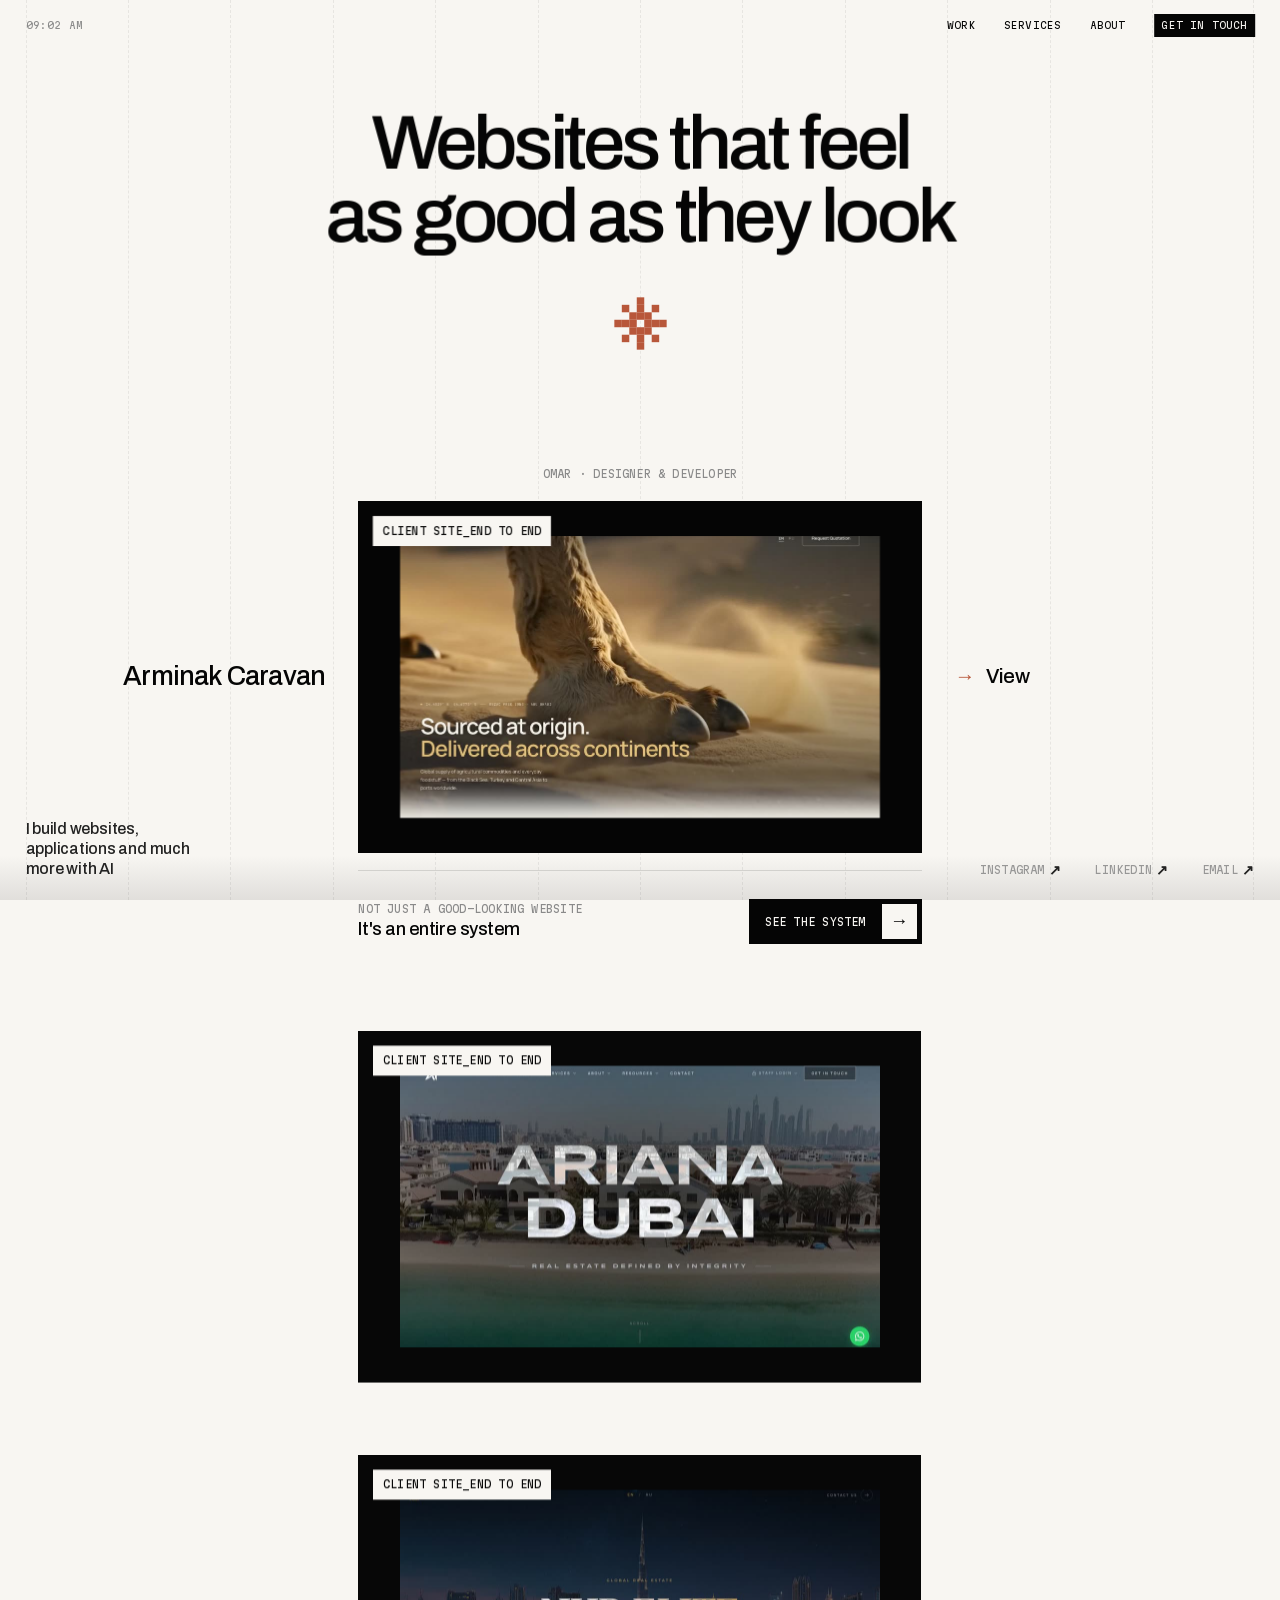
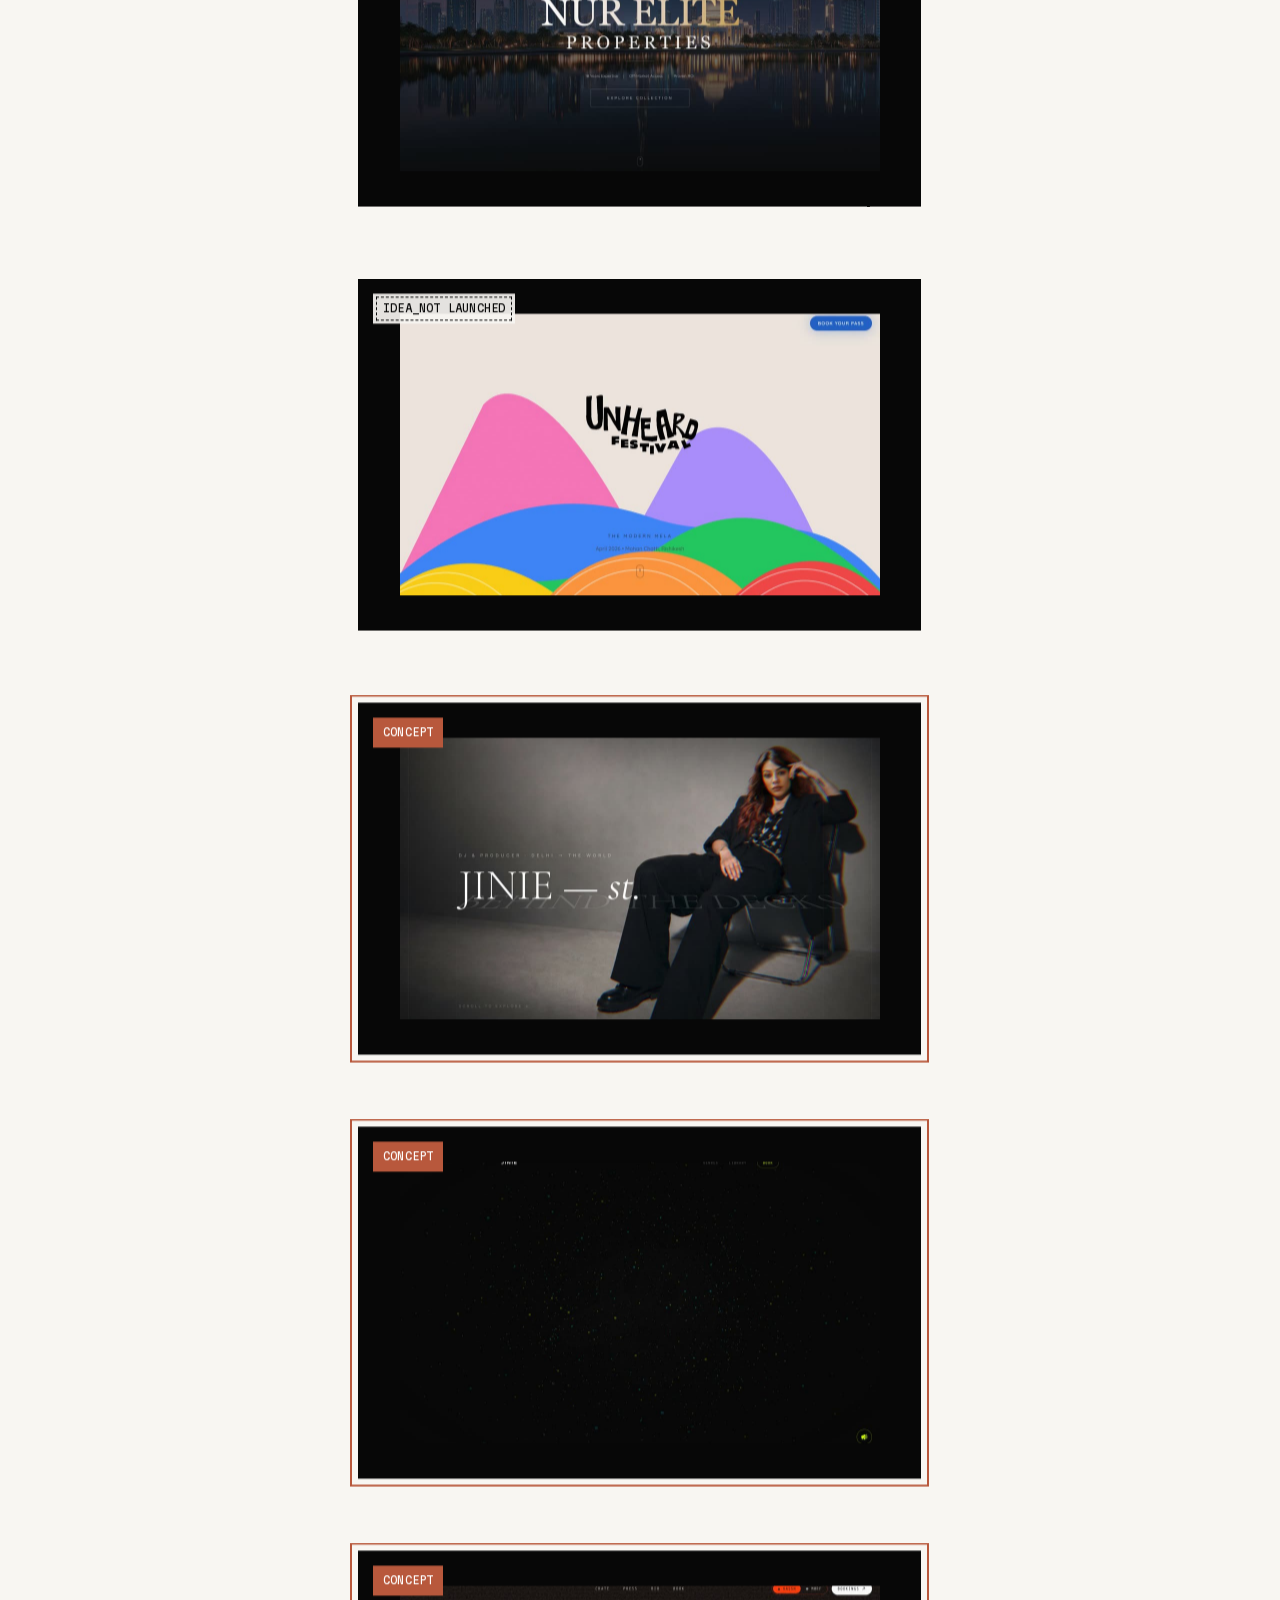
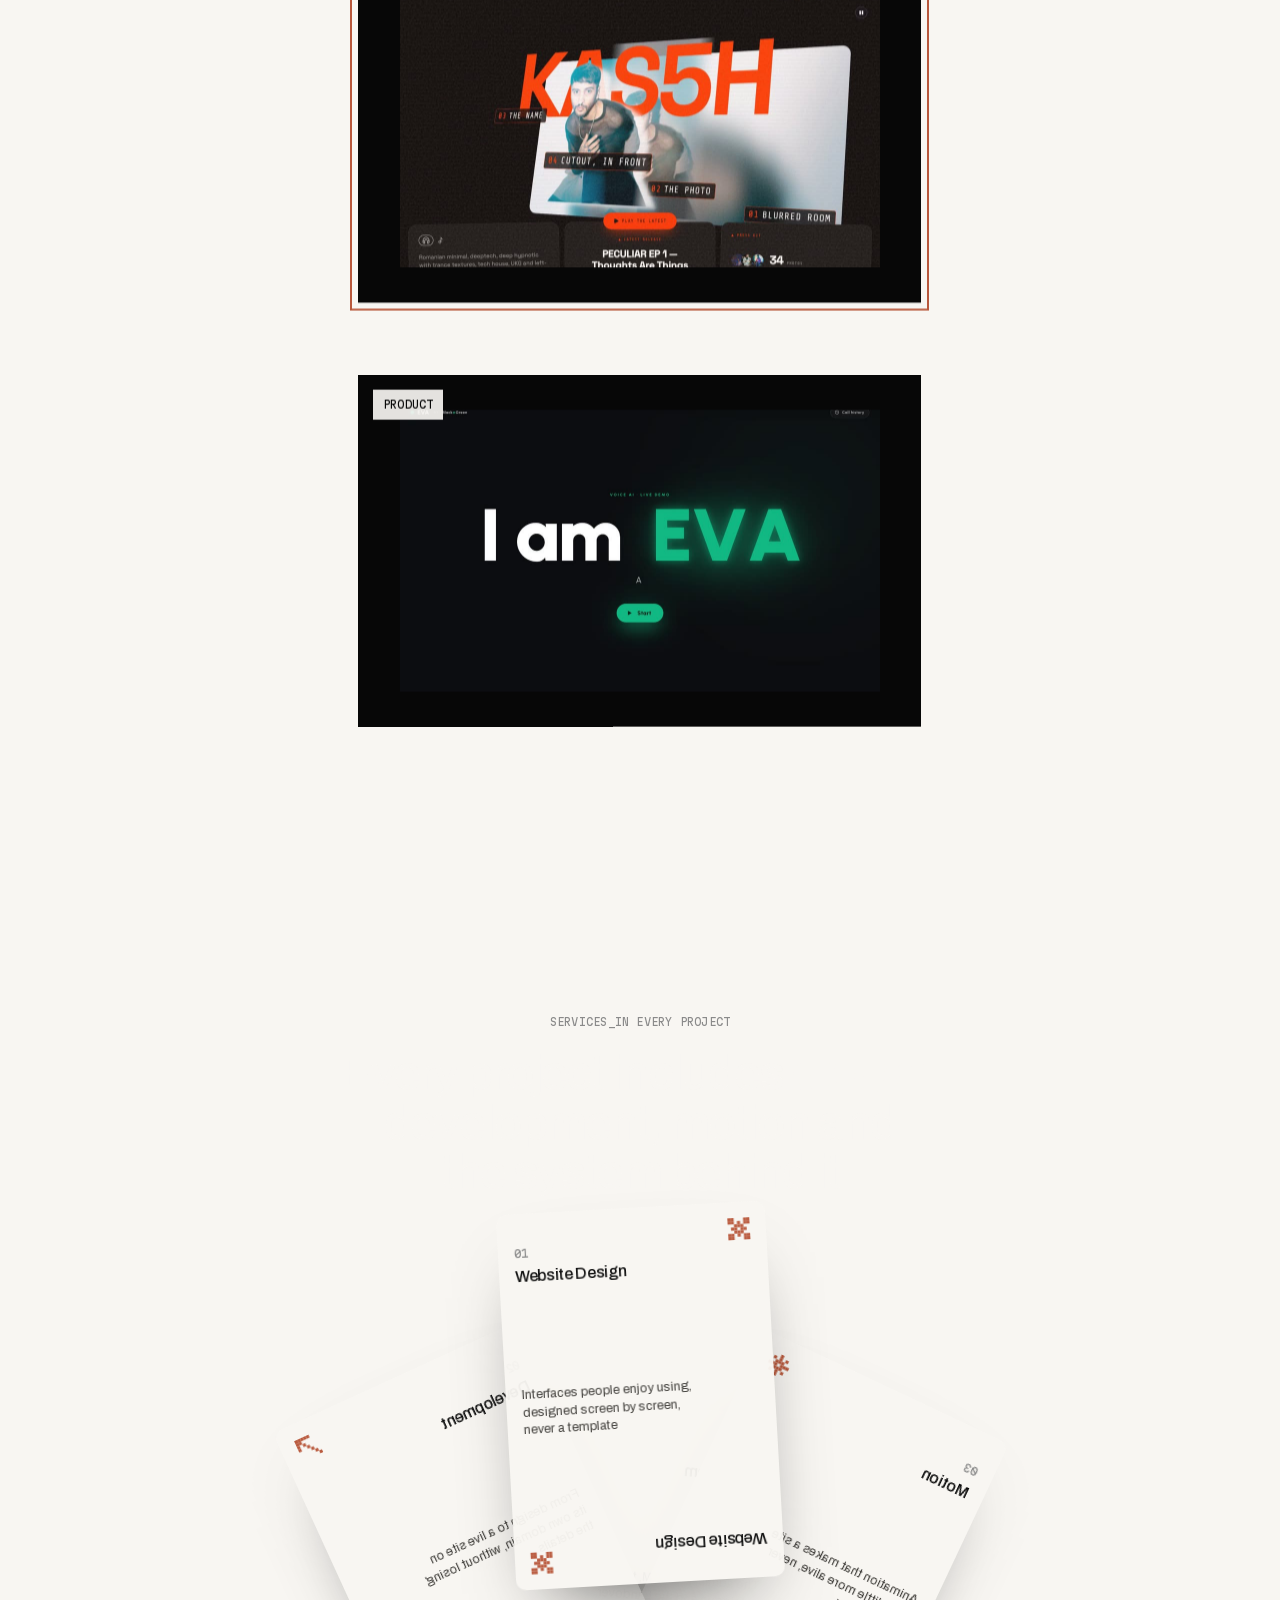
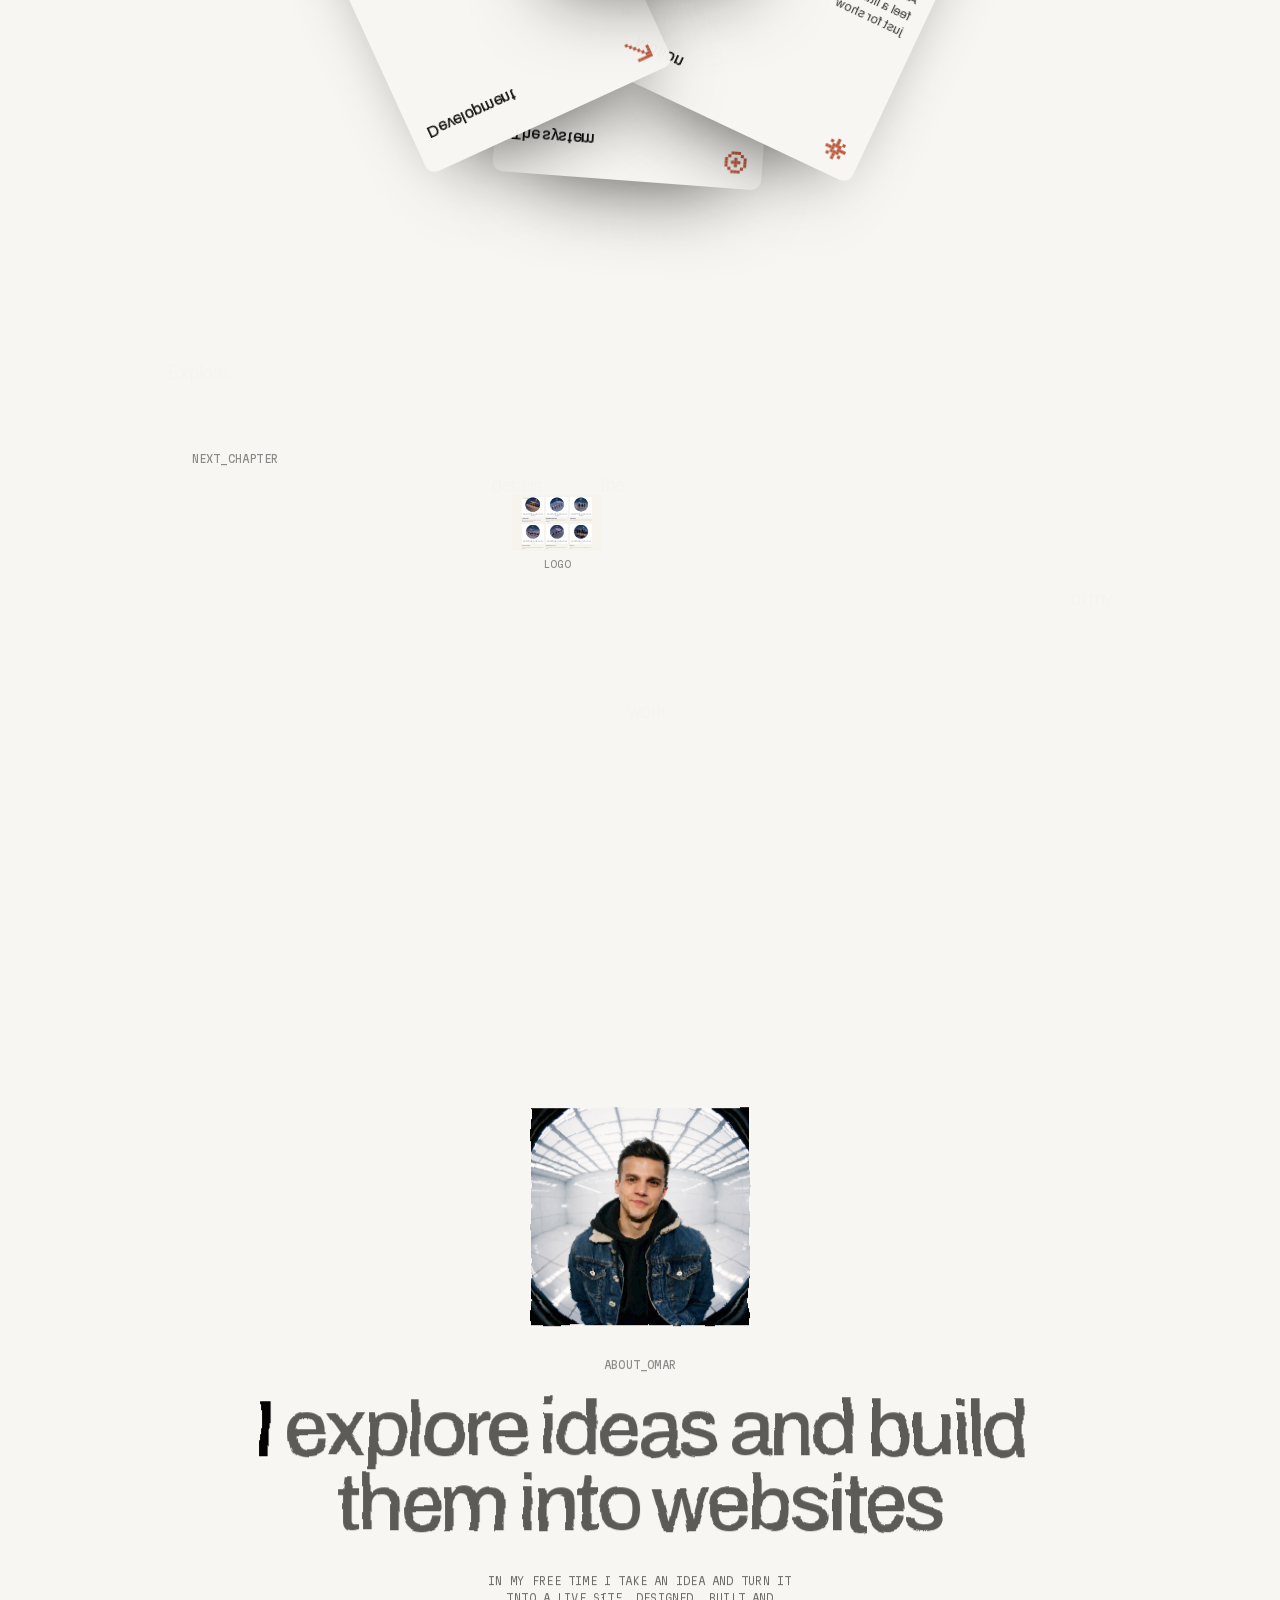
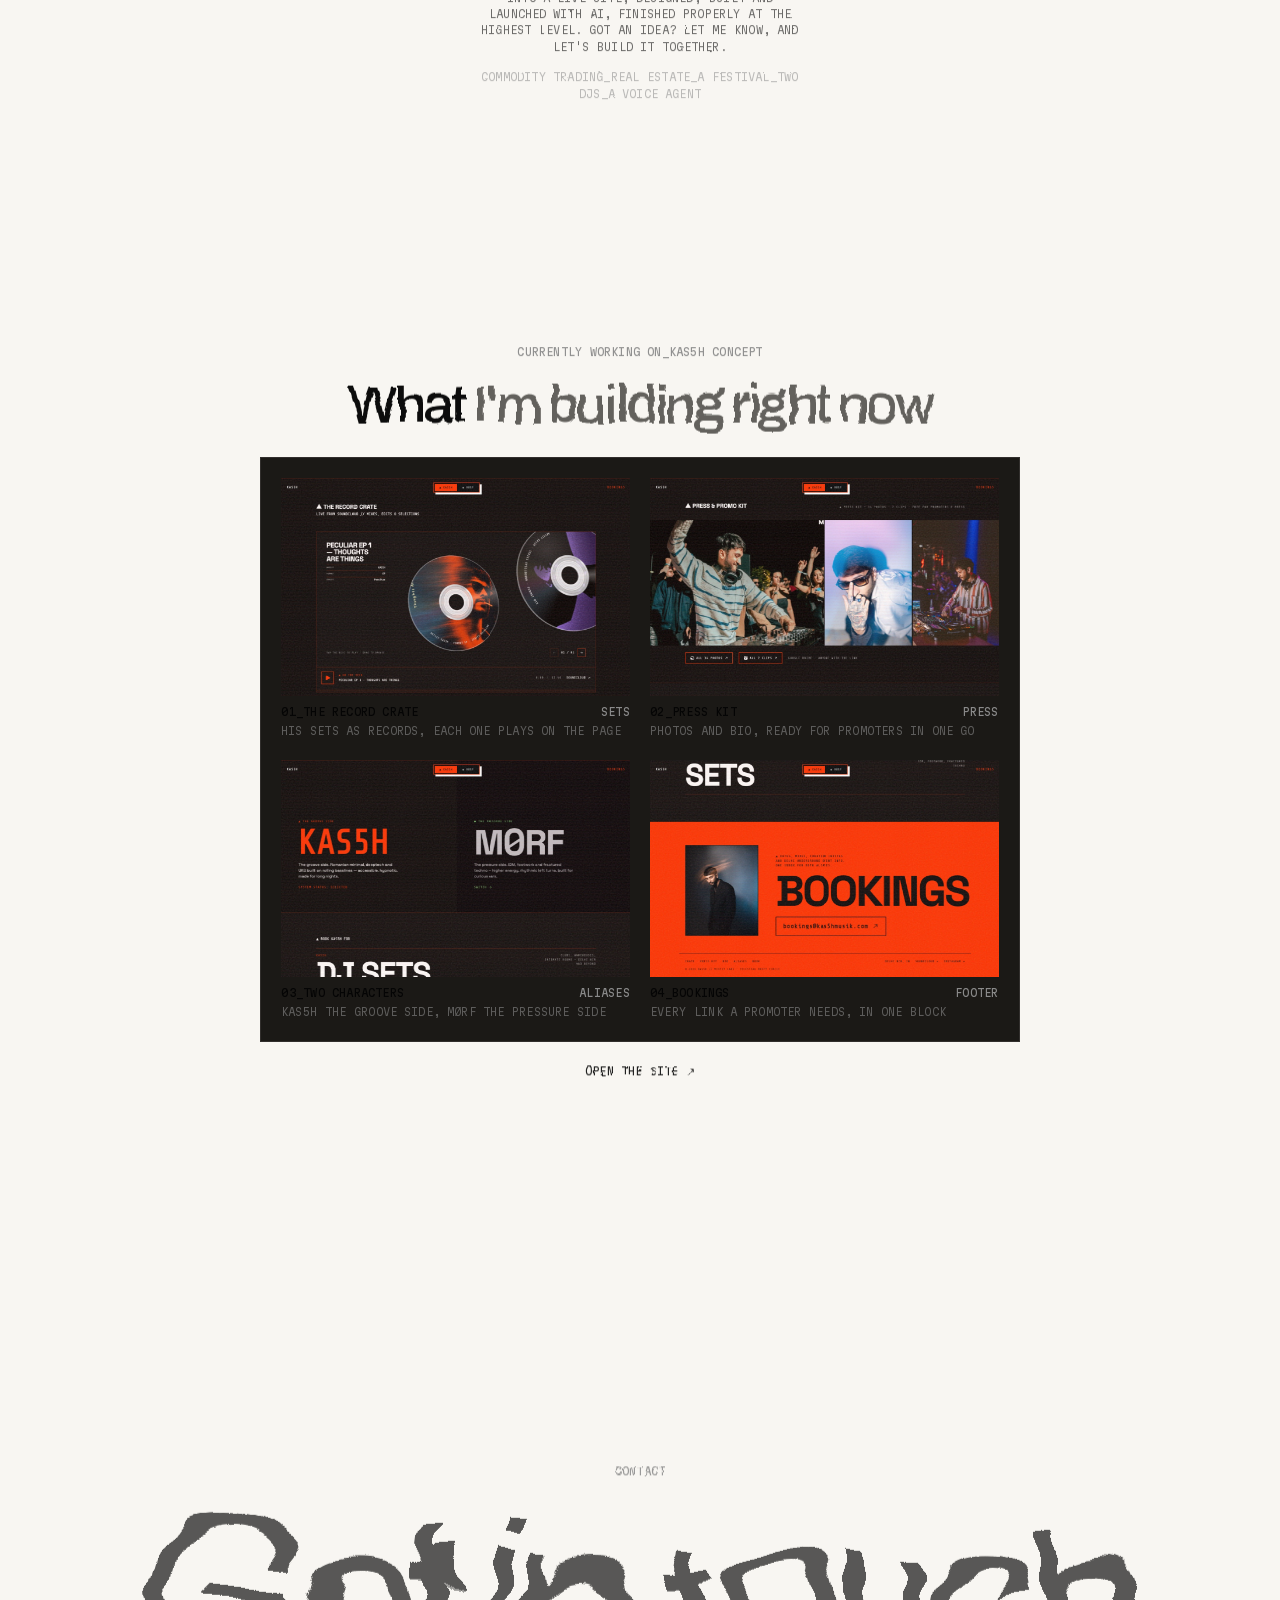
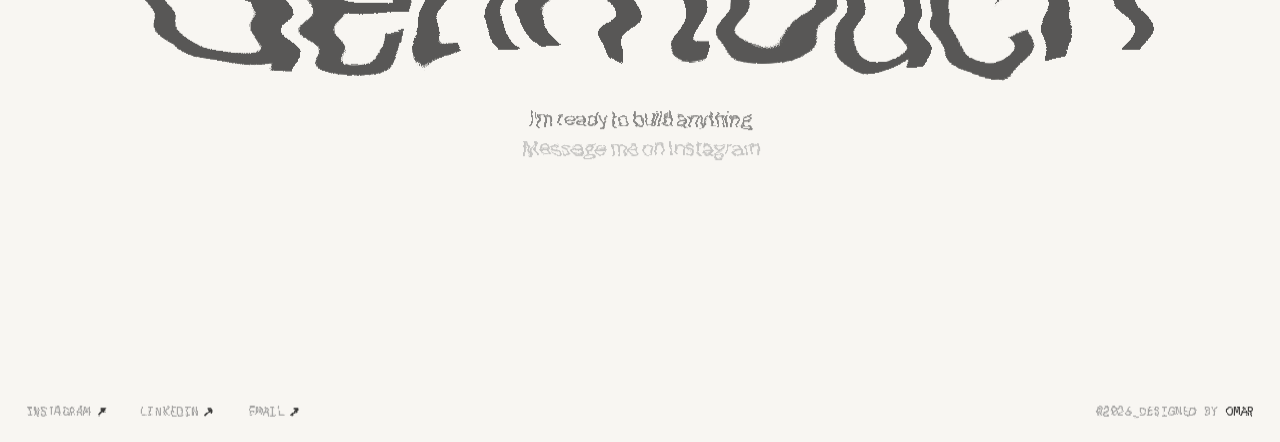
==== commit fe67cd28: "After eduardbodak.com, part two: a clay pixel mark under the headline that keeps reshaping; a dark S" ====
--- a/index.html
+++ b/index.html
@@ -60,6 +60,9 @@
 .hero__title{margin:0;font-size:clamp(2.6rem,6vw,6.2rem);font-weight:500;line-height:.95;letter-spacing:-.05em;cursor:default;will-change:transform}
 .hero__title .hw{display:inline-block;will-change:transform}
 .hero__credit{margin:auto 0 clamp(.9rem,2vh,1.3rem)}
+/* the mark: a few clay pixels under the headline that keep finding a new shape */
+.mark{--px:7px;position:relative;width:calc(var(--px) * 7);height:calc(var(--px) * 7);margin:clamp(1.6rem,5vh,3rem) auto 0;flex:none}
+.mark i{position:absolute;left:0;top:0;width:var(--px);height:var(--px);background:var(--clay);will-change:transform}
 @media (max-width:560px){.hero__title .hb{display:none}}
 
 /* the dark comes in as a soft edge you scroll through */
@@ -78,7 +81,7 @@
 .hdr .talk{background:var(--fg);color:var(--paper);padding:.25rem .45rem;transition:background .5s,color .5s}
 body.dark .hdr .talk{color:var(--ink)}
 .hdr .talk::after{display:none}
-@media (max-width:560px){.hdr nav{gap:.9rem}}
+@media (max-width:560px){.hdr nav{gap:.9rem}.hdr nav a[href="#services"]{display:none}}
 
 /* ─── every section is one screen, centred ─── */
 main{position:relative;z-index:1}
@@ -133,6 +136,48 @@
 .more__b i{display:grid;place-items:center;width:2.2rem;height:2.2rem;background:var(--paper);color:var(--ink);font-style:normal;font-family:var(--f-sans);font-size:1.15rem;transition:transform .5s cubic-bezier(.32,.72,0,1)}
 .more__b:hover i{transform:translateX(3px)}
 .more__b:active{transform:scale(.98)}
+/* services: the sentence is the menu. Each word brings its card to the top of the deck */
+.svc{position:relative;overflow-x:clip;min-height:100svh;display:flex;flex-direction:column;align-items:center;justify-content:center;text-align:center;padding:clamp(6rem,14vh,9rem) var(--gutter) clamp(4rem,10vh,6rem)}
+.svc__title{margin:0;max-width:22ch;font-size:clamp(1.9rem,3.8vw,3.8rem);font-weight:500;line-height:1.02;letter-spacing:-.04em;color:rgba(248,246,242,.34)}
+.svc__w{font:inherit;letter-spacing:inherit;color:inherit;background:none;border:0;padding:0;cursor:pointer;transition:color .5s cubic-bezier(.32,.72,0,1)}
+.svc__w:hover{color:rgba(248,246,242,.7)}
+.svc__w.is-on{color:var(--paper)}
+.svc__w:focus-visible{outline:2px solid var(--paper);outline-offset:4px}
+.deck{--cw:clamp(210px,21vw,290px);position:relative;width:calc(var(--cw) * 2.6);max-width:100%;height:calc(var(--cw) * 1.95);margin-top:clamp(2rem,5vh,3.4rem);perspective:1600px}
+.card{position:absolute;left:50%;top:0;width:var(--cw);height:calc(var(--cw) * 1.4);margin-left:calc(var(--cw) / -2);transform-style:preserve-3d;cursor:pointer;will-change:transform}
+.card__f,.card__b{position:absolute;inset:0;backface-visibility:hidden;-webkit-backface-visibility:hidden;border-radius:10px;overflow:hidden}
+.card__f{display:flex;flex-direction:column;justify-content:space-between;padding:1rem;background:var(--paper);color:var(--ink);text-align:left;box-shadow:0 40px 80px -40px rgba(0,0,0,.7)}
+.card__b{transform:rotateY(180deg);background:#1b1916;border:1px solid rgba(248,246,242,.12);box-shadow:0 30px 60px -36px rgba(0,0,0,.8)}
+.card__b svg{position:absolute;inset:8%;width:84%;height:84%}
+.card__top,.card__bot{display:flex;justify-content:space-between;align-items:flex-start}
+.card__bot{transform:rotate(180deg)}
+.card__t{font-size:clamp(1rem,1.25vw,1.2rem);font-weight:500;letter-spacing:-.02em;line-height:1.05}
+.card__n{display:block;margin-bottom:.4rem;color:var(--grey)}
+.card__d{margin:0;max-width:22ch;font-size:.8rem;line-height:1.4;color:#3d3b37}
+.card svg.ic{width:22px;height:22px;flex:none}
+/* the bridge: giant words come in from both sides, a small live picture of the system sits among them */
+.bridge{padding:clamp(5rem,12vh,8rem) var(--gutter) clamp(6rem,14vh,9rem)}
+.bridge__a{display:block;width:min(100%,1180px);margin:0 auto}
+.bl{display:flex;align-items:center;justify-content:center;gap:clamp(.8rem,2.4vw,2.4rem);font-size:clamp(3.2rem,9.6vw,9.6rem);font-weight:500;line-height:.92;letter-spacing:-.055em}
+.bl.l1{justify-content:flex-start;padding-left:12%}
+.bl.l3{justify-content:flex-end;padding-right:22%}
+.bl.l4{justify-content:flex-end;padding-right:6%}
+.bw{display:inline-block;will-change:transform}
+.bridge__k{align-self:flex-end;margin-bottom:.9em;font-size:.66rem;letter-spacing:.02em;font-weight:400;color:var(--grey)}
+.chip{display:flex;flex-direction:column;align-items:center;gap:.4rem;flex:none}
+.chip__pic{position:relative;width:clamp(4.4rem,7vw,7rem);aspect-ratio:16/10;overflow:hidden;background:#1b1916}
+.chip__pic img{position:absolute;inset:0;width:100%;height:100%;object-fit:cover;object-position:top;opacity:0;transition:opacity .6s cubic-bezier(.32,.72,0,1)}
+.chip__pic img.on{opacity:1}
+.chip .mono{font-size:.6rem;letter-spacing:.02em;color:var(--grey);font-weight:400}
+.bridge__arrow{font-style:normal;color:var(--clay);transition:transform .6s cubic-bezier(.32,.72,0,1)}
+.bridge__a:hover .bridge__arrow{transform:translateX(.12em)}
+.bridge__a:focus-visible{outline:2px solid var(--paper);outline-offset:8px}
+@media (max-width:760px){
+  .bl,.bl.l1,.bl.l3,.bl.l4{justify-content:center;padding:0}
+  .bridge__k{display:none}
+  .deck{--cw:min(62vw,240px);width:100%;height:calc(var(--cw) * 2)}
+}
+
 /* the cursor: over a site it becomes a View tag that follows the pointer */
 .cur{position:fixed;left:0;top:0;z-index:60;pointer-events:none;will-change:transform}
 .cur__in{display:block;padding:.6rem .85rem;background:var(--ink);color:var(--paper);font-family:var(--f-mono);font-size:.66rem;letter-spacing:.02em;text-transform:uppercase;transform:translate(-50%,-50%) scale(0);transition:transform .45s cubic-bezier(.32,.72,0,1)}
@@ -277,6 +322,7 @@
   <a href="#top" class="dim"><span data-clock>--:--</span></a>
   <nav>
     <a href="#work">Work</a>
+    <a href="#services">Services</a>
     <a href="#about">About</a>
     <a class="talk" href="#contact">Get in touch</a>
   </nav>
@@ -287,6 +333,7 @@
   <div class="stage">
     <section class="hero" aria-label="Start">
       <h1 class="hero__title" data-title>Websites that feel <br class="hb">as good as they look</h1>
+      <div class="mark" data-mark aria-hidden="true"></div>
       <p class="hero__credit mono dim" data-credit>Omar · Designer &amp; Developer</p>
     </section>
     <section class="column" id="work" aria-label="Work">
@@ -297,6 +344,21 @@
       <span class="links" data-foot="right"><a href="https://www.instagram.com/omarjnbz/" target="_blank" rel="noopener">Instagram<i>↗</i></a><a href="https://www.linkedin.com/in/omarjnbz" target="_blank" rel="noopener">LinkedIn<i>↗</i></a><a href="mailto:Omarjnbz@gmail.com">Email<i>↗</i></a></span>
     </div>
   </div>
+
+  <section class="svc" id="services" aria-label="Services">
+    <p class="label mono dim" data-w>Services_In every project</p>
+    <h2 class="svc__title">Every project includes <button type="button" class="svc__w is-on" data-svc="0" aria-pressed="true">design,</button> <button type="button" class="svc__w" data-svc="1" aria-pressed="false">development,</button> <button type="button" class="svc__w" data-svc="2" aria-pressed="false">motion</button> and <button type="button" class="svc__w" data-svc="3" aria-pressed="false">the system behind it</button></h2>
+    <div class="deck" data-deck></div>
+  </section>
+
+  <section class="bridge" aria-label="Next chapter">
+    <a class="bridge__a" href="#arminak" data-bridge aria-label="Explore the details of my work: the system behind Arminak Caravan">
+      <span class="bl l1" aria-hidden="true"><span class="bridge__k mono">Next_Chapter</span><span class="bw" data-side="left">Explore</span></span>
+      <span class="bl l2" aria-hidden="true"><span class="bw" data-side="right">the</span><span class="chip"><span class="chip__pic" data-flip data-chip></span><span class="mono" data-chip-label>Logo</span></span><span class="bw" data-side="left">details</span></span>
+      <span class="bl l3" aria-hidden="true"><span class="bw" data-side="right">of my</span></span>
+      <span class="bl l4" aria-hidden="true"><span class="bw" data-side="left">work</span><i class="bridge__arrow bw" data-side="right">→</i></span>
+    </a>
+  </section>
 
   <section class="screen about" id="about">
     <figure class="about__pic" data-w><img src="img/omar.jpg" alt="Omar"></figure>
@@ -448,6 +510,98 @@
     }
     pieces.appendChild(art);
   });
+  /* ── the mark: 7 by 7 pixels; each shape is drawn as rows, X for a pixel ── */
+  var SHAPES = [
+    ["XX...XX", "XX.X.XX", "..XXX..", ".XX.XX.", "..XXX..", "XX.X.XX", "XX...XX"],
+    ["...X...", ".X.X.X.", "..XXX..", "XXX.XXX", "..XXX..", ".X.X.X.", "...X..."],
+    ["..XXX..", ".XX....", "XX.....", "XX...X.", "XX.....", ".XX....", "..XXX.."],
+    ["..XXXXX", ".....XX", "....X.X", "...X..X", "..X....", ".X.....", "X......"],
+    ["..XXX..", ".X...X.", "X..X..X", "X.XXX.X", "X..X..X", ".X...X.", "..XXX.."]
+  ];
+  function cells(sh) { var c = []; sh.forEach(function (row, y) { for (var x = 0; x < 7; x++) if (row[x] === "X") c.push([x, y]); }); return c; }
+  var markEl = document.querySelector("[data-mark]"), markPx = [];
+  (function () {
+    var n = Math.max.apply(null, SHAPES.map(function (sh) { return cells(sh).length; })), first = cells(SHAPES[0]);
+    for (var k = 0; k < n; k++) {
+      var i = document.createElement("i"), c = first[k % first.length];
+      i._c = [c[0], c[1], k < first.length ? 1 : 0];
+      i.style.transform = "translate(" + c[0] * 100 + "%," + c[1] * 100 + "%) scale(" + i._c[2] + ")";
+      markEl.appendChild(i); markPx.push(i);
+    }
+  })();
+
+  /* ── the deck: four playing cards, a front with the service, a back with an ornament ── */
+  var SVC = [
+    ["Website Design", "Interfaces people enjoy using, designed screen by screen, never a template", SHAPES[0]],
+    ["Development", "From design to a live site on its own domain, without losing the details", SHAPES[3]],
+    ["Motion", "Animation that makes a site feel a little more alive, never just for show", SHAPES[1]],
+    ["The system", "The admin, the CRM, the catalogue and the handover that keep it running after launch", SHAPES[4]]
+  ];
+  function icon(sh, fill) {
+    return '<svg class="ic" viewBox="0 0 7 7" aria-hidden="true">' + cells(sh).map(function (c) { return '<rect x="' + c[0] + '" y="' + c[1] + '" width="1" height="1" fill="' + fill + '"/>'; }).join("") + "</svg>";
+  }
+  /* the back: a symmetric pixel ornament, the same for every card so the deck reads as one deck */
+  var ORN = (function () {
+    var seed = 7, W = 11, H = 15, r = "";
+    function rnd() { seed = (seed * 16807) % 2147483647; return seed / 2147483647; }
+    for (var y = 0; y < Math.ceil(H / 2); y++) for (var x = 0; x < Math.ceil(W / 2); x++) {
+      var edge = x === 0 || y === 0, on = edge ? (x + y) % 2 === 0 : rnd() > .52;
+      if (!on) continue;
+      [[x, y], [W - 1 - x, y], [x, H - 1 - y], [W - 1 - x, H - 1 - y]].forEach(function (c) { r += '<rect x="' + c[0] + '" y="' + c[1] + '" width="1" height="1"/>'; });
+    }
+    return '<svg viewBox="0 0 11 15" preserveAspectRatio="xMidYMid meet" aria-hidden="true"><g fill="rgba(248,246,242,.5)">' + r + "</g></svg>";
+  })();
+  var deck = document.querySelector("[data-deck]"), cards = [], svcOn = 0;
+  SVC.forEach(function (v, k) {
+    var c = document.createElement("div"); c.className = "card"; c.setAttribute("aria-hidden", k ? "true" : "false");
+    c.innerHTML = '<div class="card__f"><div class="card__top"><p class="card__t"><span class="card__n mono">0' + (k + 1) + "</span>" + v[0] + "</p>" + icon(v[2], "#b8573a") + "</div>" +
+      '<p class="card__d">' + v[1] + "</p>" +
+      '<div class="card__bot"><p class="card__t">' + v[0] + "</p>" + icon(v[2], "#b8573a") + "</div></div>" +
+      '<div class="card__b">' + ORN + "</div>";
+    c.addEventListener("click", function () { pickSvc(svcOn === k ? (k + 1) % SVC.length : k); });
+    deck.appendChild(c); cards.push(c);
+  });
+  /* where each card rests: the chosen one face up in the middle, the rest face down, fanned behind it */
+  var SLOTS = [{ x: -.62, y: .5, r: -26 }, { x: .62, y: .5, r: 26 }, { x: 0, y: .62, r: 4 }];
+  function restOf(k) {
+    var cw = cards[0].offsetWidth, j = (k - svcOn + SVC.length) % SVC.length;
+    if (!j) return { x: 0, y: 0, rotation: -2, rotationY: 0, zIndex: 10 };
+    /* on a phone the fan closes in so the side cards stay on the screen */
+    var sl = SLOTS[j - 1], sp = innerWidth < 760 ? .55 : 1;
+    return { x: sl.x * cw * sp, y: sl.y * cw, rotation: sl.r * (innerWidth < 760 ? .7 : 1), rotationY: 180, zIndex: 4 - j };
+  }
+  function layDeck(d) {
+    cards.forEach(function (c, k) {
+      var t = restOf(k); c.setAttribute("aria-hidden", k === svcOn ? "false" : "true");
+      if (window.gsap && d) gsap.to(c, Object.assign({ duration: d, ease: "expo.inOut", overwrite: true }, t));
+      else if (window.gsap) gsap.set(c, t);
+      else { c.style.zIndex = t.zIndex; c.style.transform = "translate(" + t.x + "px," + t.y + "px) rotate(" + t.rotation + "deg) rotateY(" + t.rotationY + "deg)"; }
+    });
+  }
+  var svcWords = [].slice.call(document.querySelectorAll("[data-svc]"));
+  function pickSvc(k) {
+    if (k === svcOn) return; svcOn = k;
+    svcWords.forEach(function (b, j) { b.classList.toggle("is-on", j === k); b.setAttribute("aria-pressed", j === k ? "true" : "false"); });
+    layDeck(reduced ? 0 : 1);
+  }
+  svcWords.forEach(function (b, j) { b.addEventListener("click", function () { pickSvc(j); }); });
+  layDeck(0);
+  addEventListener("resize", function () { layDeck(0); });
+
+  /* ── the bridge: a small picture of the system changes among the giant words; it opens Arminak's system ── */
+  var CHIP = [["ac_logo", "Logo"], ["ac_cms_list", "Catalogue"], ["ac_cms_edit", "Both languages"], ["ac_brand", "Brand book"], ["ac_handover", "Handover"]];
+  var chip = document.querySelector("[data-chip]"), chipLabel = document.querySelector("[data-chip-label]"), chipOn = 0;
+  CHIP.forEach(function (c, k) { var im = document.createElement("img"); im.src = "img/" + (touch ? "sm/" : "") + c[0] + ".jpg"; im.alt = ""; im.loading = "lazy"; if (!k) im.className = "on"; chip.appendChild(im); });
+  function nextChip() {
+    var ims = chip.querySelectorAll("img"); ims[chipOn].classList.remove("on");
+    chipOn = (chipOn + 1) % CHIP.length; ims[chipOn].classList.add("on"); chipLabel.textContent = CHIP[chipOn][1];
+  }
+  var bridgeA = document.querySelector("[data-bridge]");
+  bridgeA.addEventListener("click", function (e) {
+    if (e.metaKey || e.ctrlKey || e.shiftKey || e.button) return;
+    e.preventDefault(); openSheet(0, bridgeA, true);
+  });
+
   /* ── the detail sheet ──
      Opening: the card's picture is lifted out as a flying copy, the paper fades
      in behind it, the copy lands in the sheet, then the name, the summary (word
@@ -849,7 +1003,7 @@
     var mx = gsap.quickTo(cur, "x", { duration: .32, ease: "power3.out" }), my = gsap.quickTo(cur, "y", { duration: .32, ease: "power3.out" }), over = false;
     addEventListener("pointermove", function (e) {
       mx(e.clientX); my(e.clientY);
-      var o = !sOpen && !!(e.target.closest && e.target.closest(".show__frame"));
+      var o = !sOpen && !!(e.target.closest && e.target.closest(".show__frame, [data-bridge]"));
       if (o !== over) { over = o; cur.classList.toggle("on", o); }
     }, { passive: true });
   })();
@@ -882,10 +1036,51 @@
     if (!touch) el.addEventListener("pointerenter", roll);
   });
 
-  /* ── paper → dark as About arrives ── */
+  /* ── the mark keeps finding a new shape: pixels fly from where they are to
+     the cells of the next shape, the spare ones shrink away. It rests while
+     it is off screen. ── */
+  (function () {
+    var at = 0, live = true, call = null;
+    function morph() {
+      at = (at + 1) % SHAPES.length;
+      var to = cells(SHAPES[at]).sort(function () { return Math.random() - .5; });
+      markPx.forEach(function (i, k) {
+        var c = to[k] || to[k % to.length];
+        gsap.to(i, { xPercent: c[0] * 100, yPercent: c[1] * 100, x: 0, y: 0, scale: k < to.length ? 1 : 0, duration: .75, ease: "expo.inOut", delay: Math.random() * .22, overwrite: true });
+      });
+      call = gsap.delayedCall(2.4, function () { if (live) morph(); else call = null; });
+    }
+    markPx.forEach(function (i) { i.style.transform = ""; gsap.set(i, { xPercent: i._c[0] * 100, yPercent: i._c[1] * 100, scale: i._c[2] }); });
+    gsap.set(markEl, { scale: 0 });
+    gsap.to(markEl, { scale: 1, duration: .9, ease: "back.out(1.6)", delay: 1.9, onComplete: function () { call = gsap.delayedCall(1.2, morph); } });
+    ScrollTrigger.create({ trigger: markEl, start: "top bottom", end: "bottom top", onToggle: function (self) { live = self.isActive; if (live && !call) call = gsap.delayedCall(.4, morph); } });
+  })();
+
+  /* ── the deck falls into place the first time it comes into view ── */
+  cards.forEach(function (c, k) { gsap.set(c, { y: "-=" + (innerHeight * .9), rotation: (k % 2 ? 1 : -1) * (30 + k * 12), opacity: 0 }); });
+  ScrollTrigger.create({ trigger: deck, start: "top 82%", once: true, onEnter: function () {
+    cards.forEach(function (c, k) {
+      var t = restOf(k), order = (k - svcOn + SVC.length) % SVC.length;
+      gsap.to(c, Object.assign({ opacity: 1, duration: 1.3, ease: "expo.out", delay: (SVC.length - 1 - order) * .14 }, t));
+    });
+  } });
+
+  /* ── the bridge: each giant word comes in from its side as you scroll to it ── */
+  gsap.utils.toArray(".bridge .bw").forEach(function (w) {
+    var right = w.dataset.side === "right";
+    gsap.fromTo(w, { x: right ? 144 : -144, scale: .15, opacity: 0, transformOrigin: (right ? "right" : "left") + " top" },
+      { x: 0, scale: 1, opacity: 1, ease: "none", scrollTrigger: { trigger: w, start: "top 98%", end: "top 70%", scrub: .5 } });
+  });
+  (function () {
+    var live = false, call = null;
+    function tick() { nextChip(); call = gsap.delayedCall(1.6, function () { if (live) tick(); else call = null; }); }
+    ScrollTrigger.create({ trigger: chip, start: "top bottom", end: "bottom top", onToggle: function (self) { live = self.isActive; if (live && !call) call = gsap.delayedCall(1.2, tick); } });
+  })();
+
+  /* ── paper → dark as Services arrives ── */
   var root = document.documentElement;
   ScrollTrigger.create({
-    trigger: "#about", start: "top bottom", end: "top 25%", scrub: .35,
+    trigger: "#services", start: "top bottom", end: "top 25%", scrub: .35,
     onUpdate: function (self) {
       root.style.setProperty("--p", (125 - self.progress * 155) + "%");
       document.body.classList.toggle("dark", self.progress > .5);
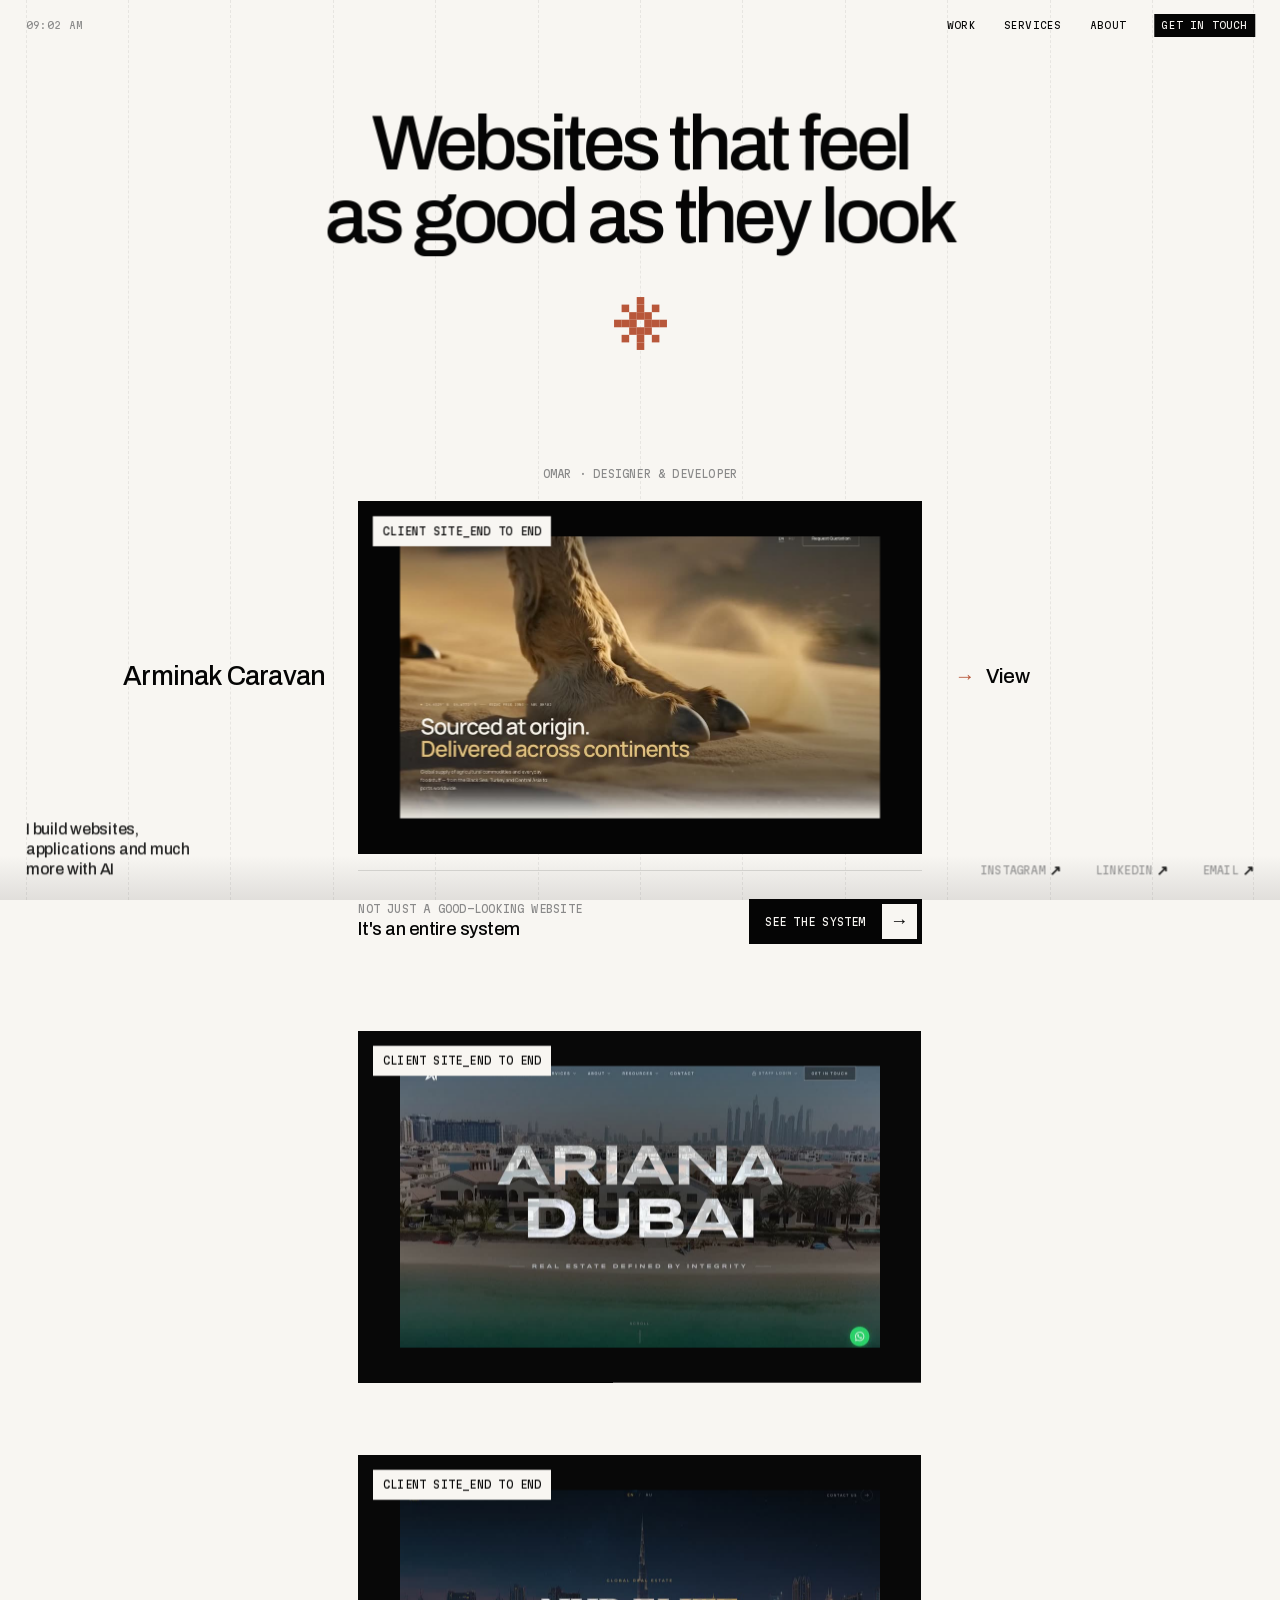
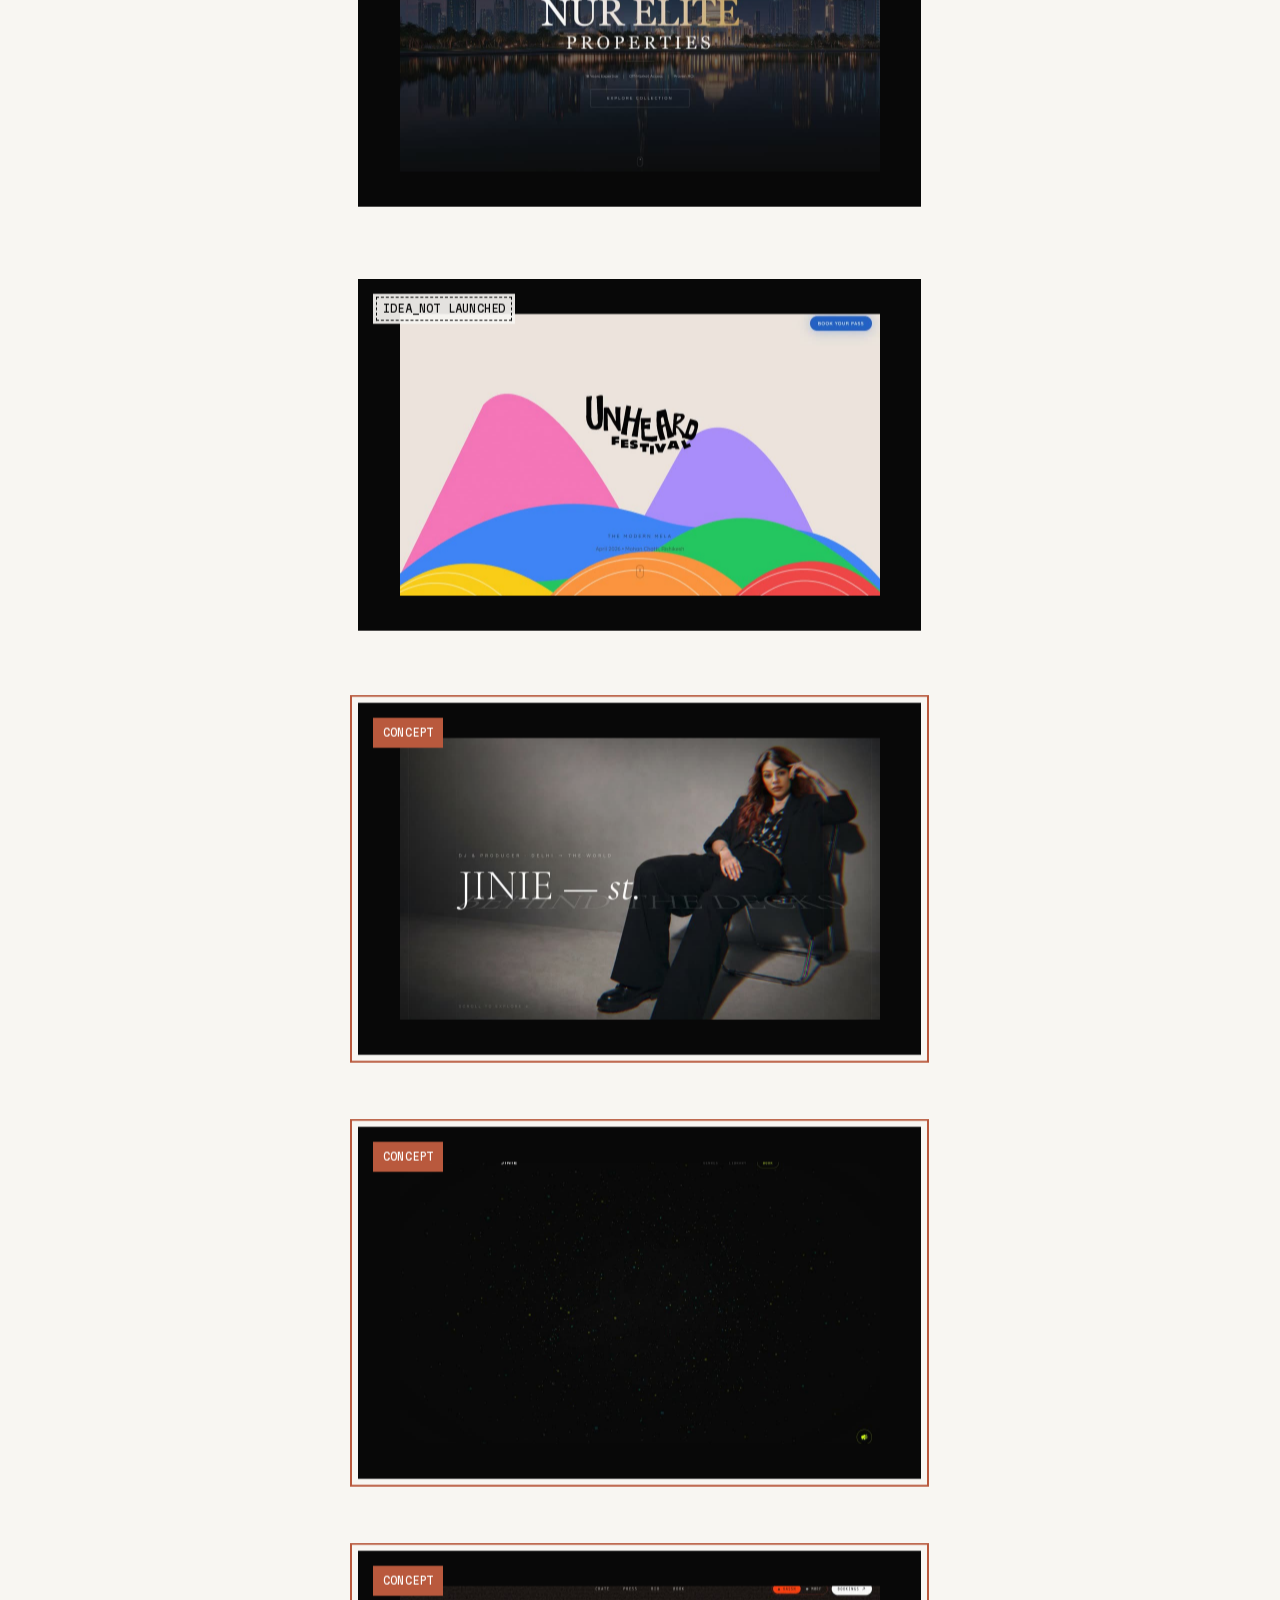
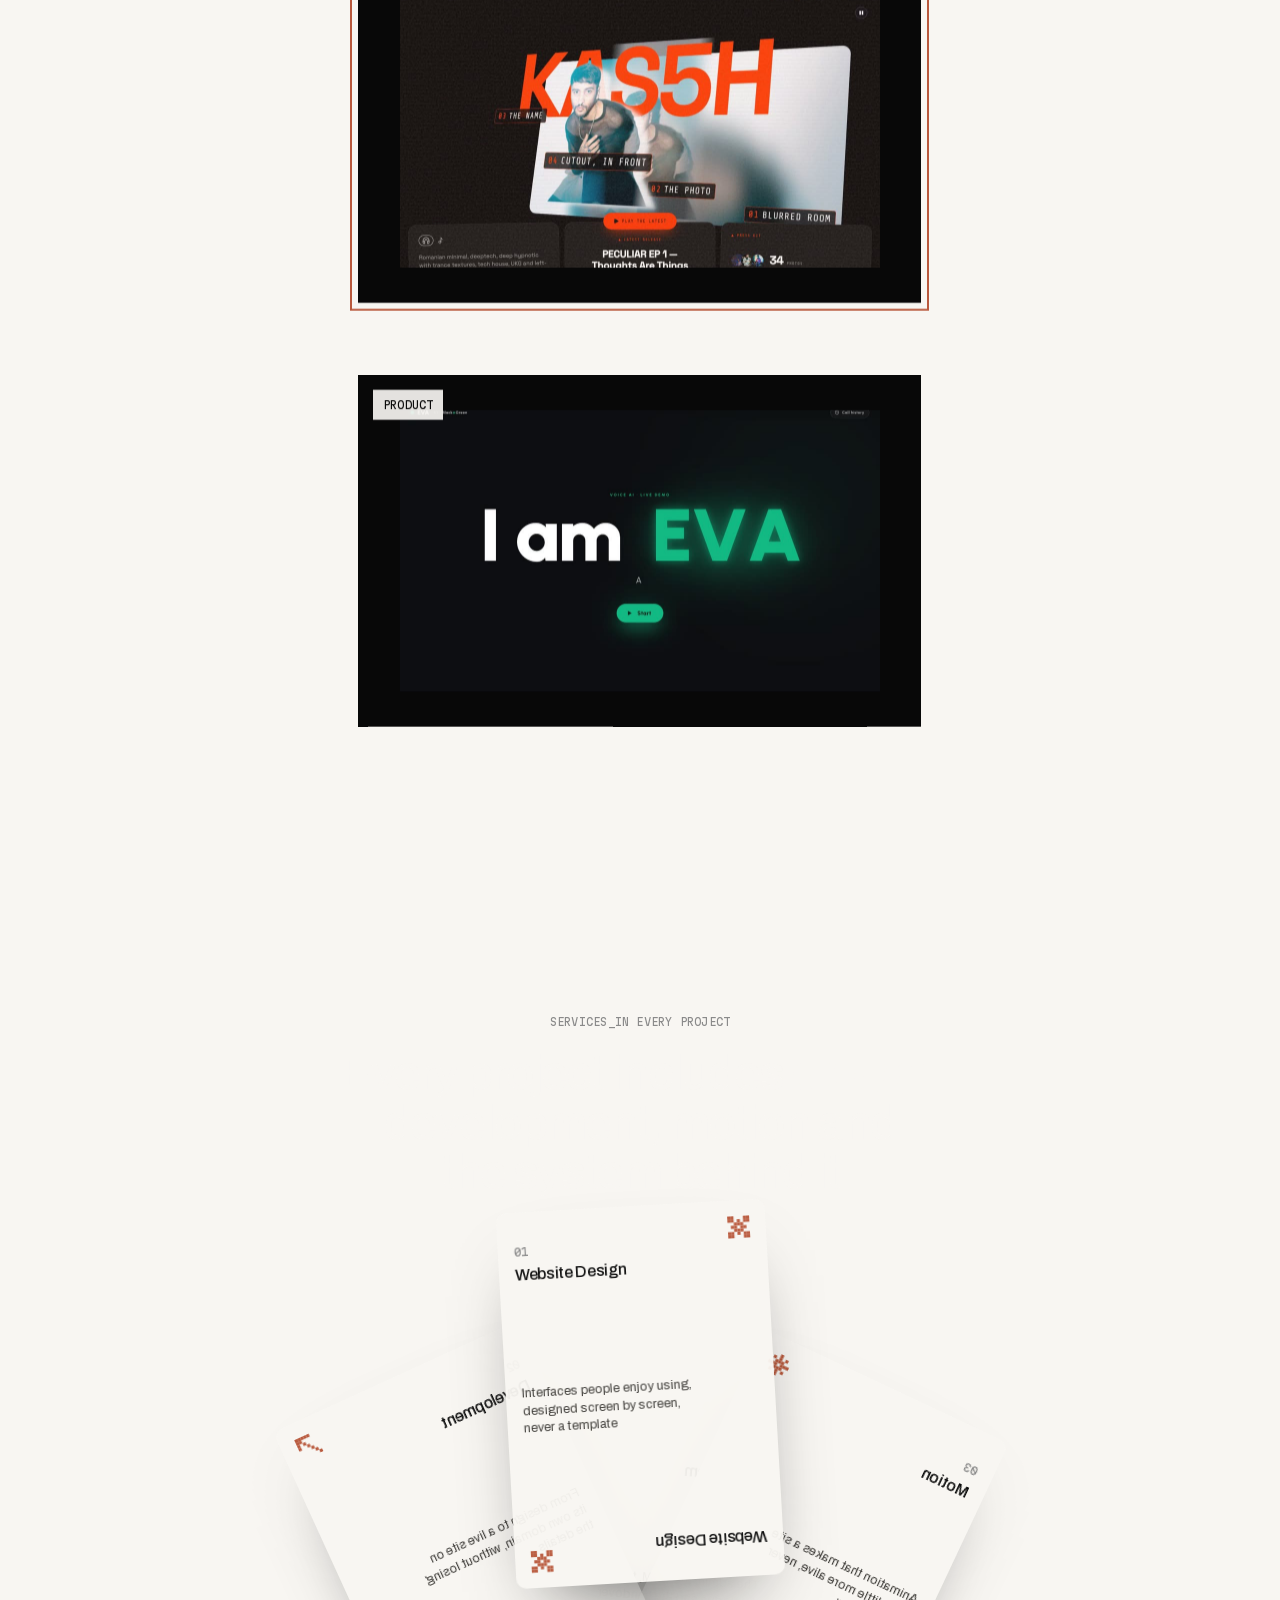
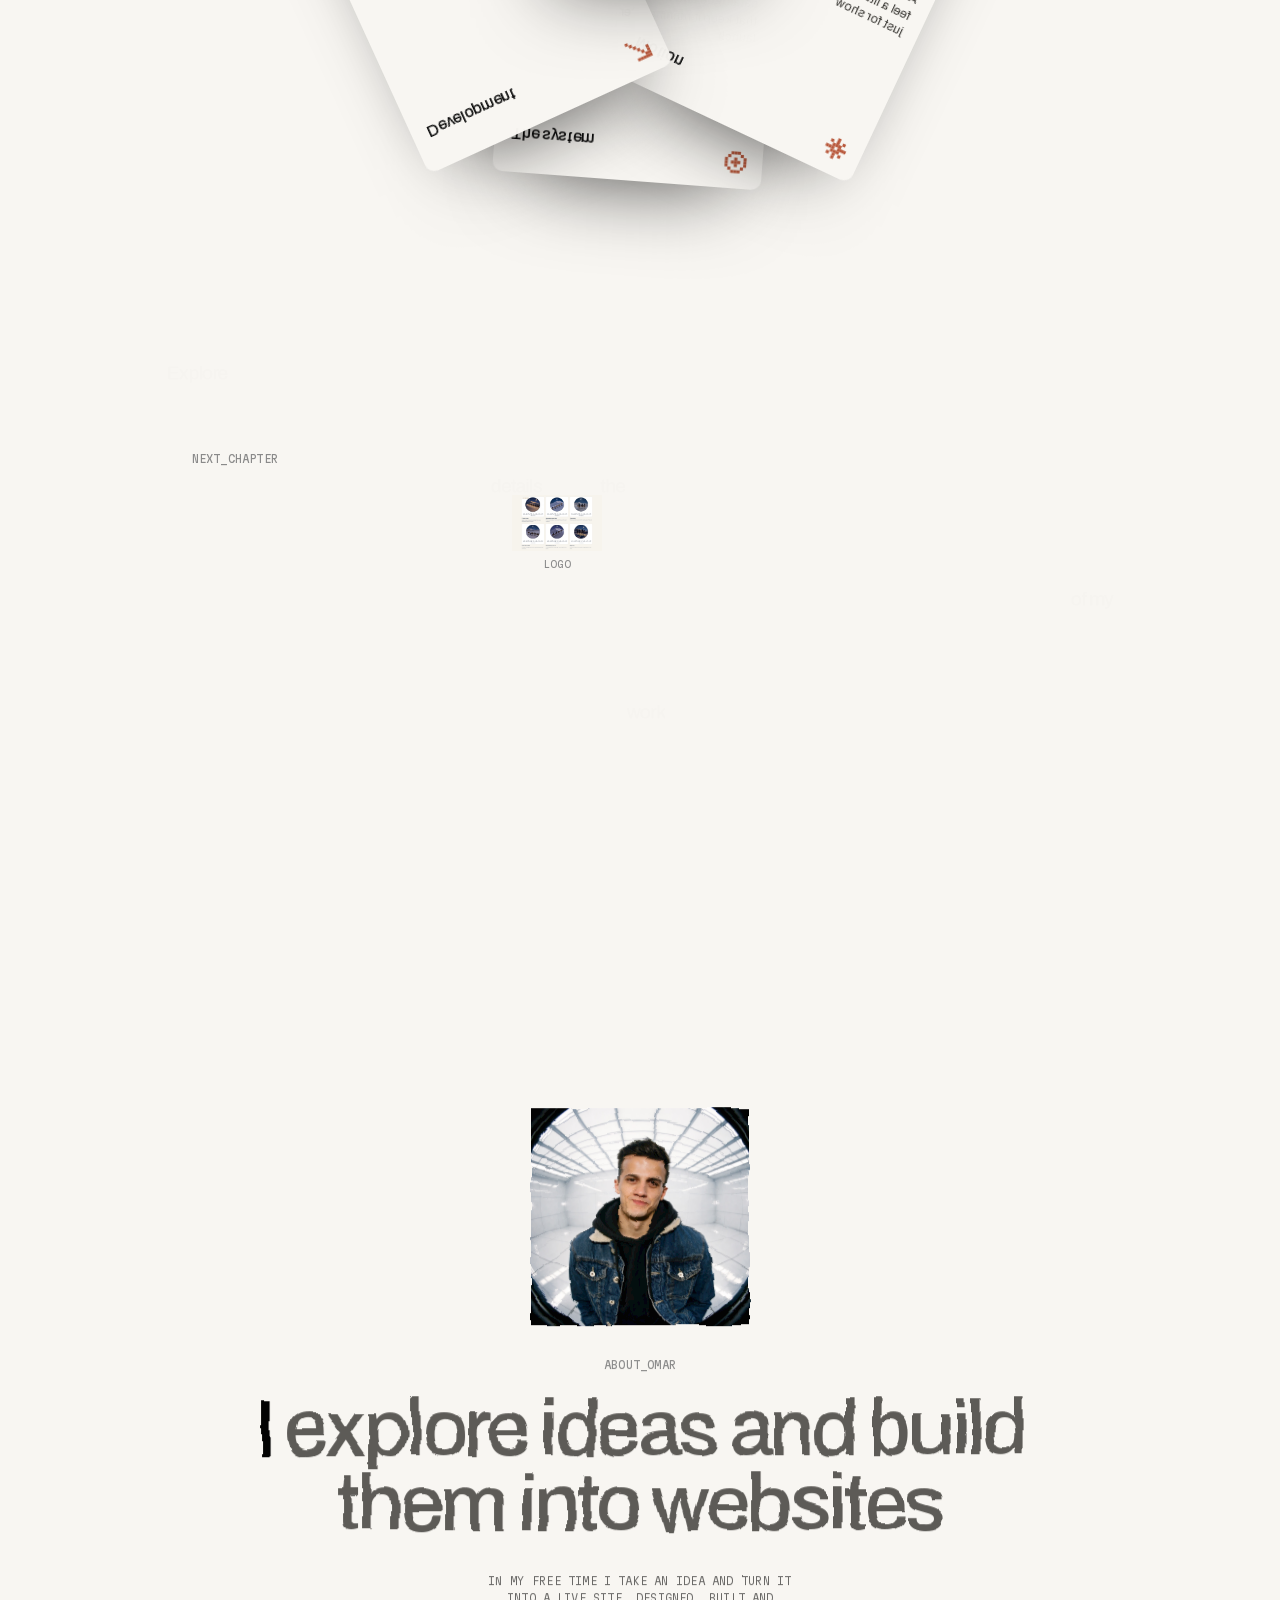
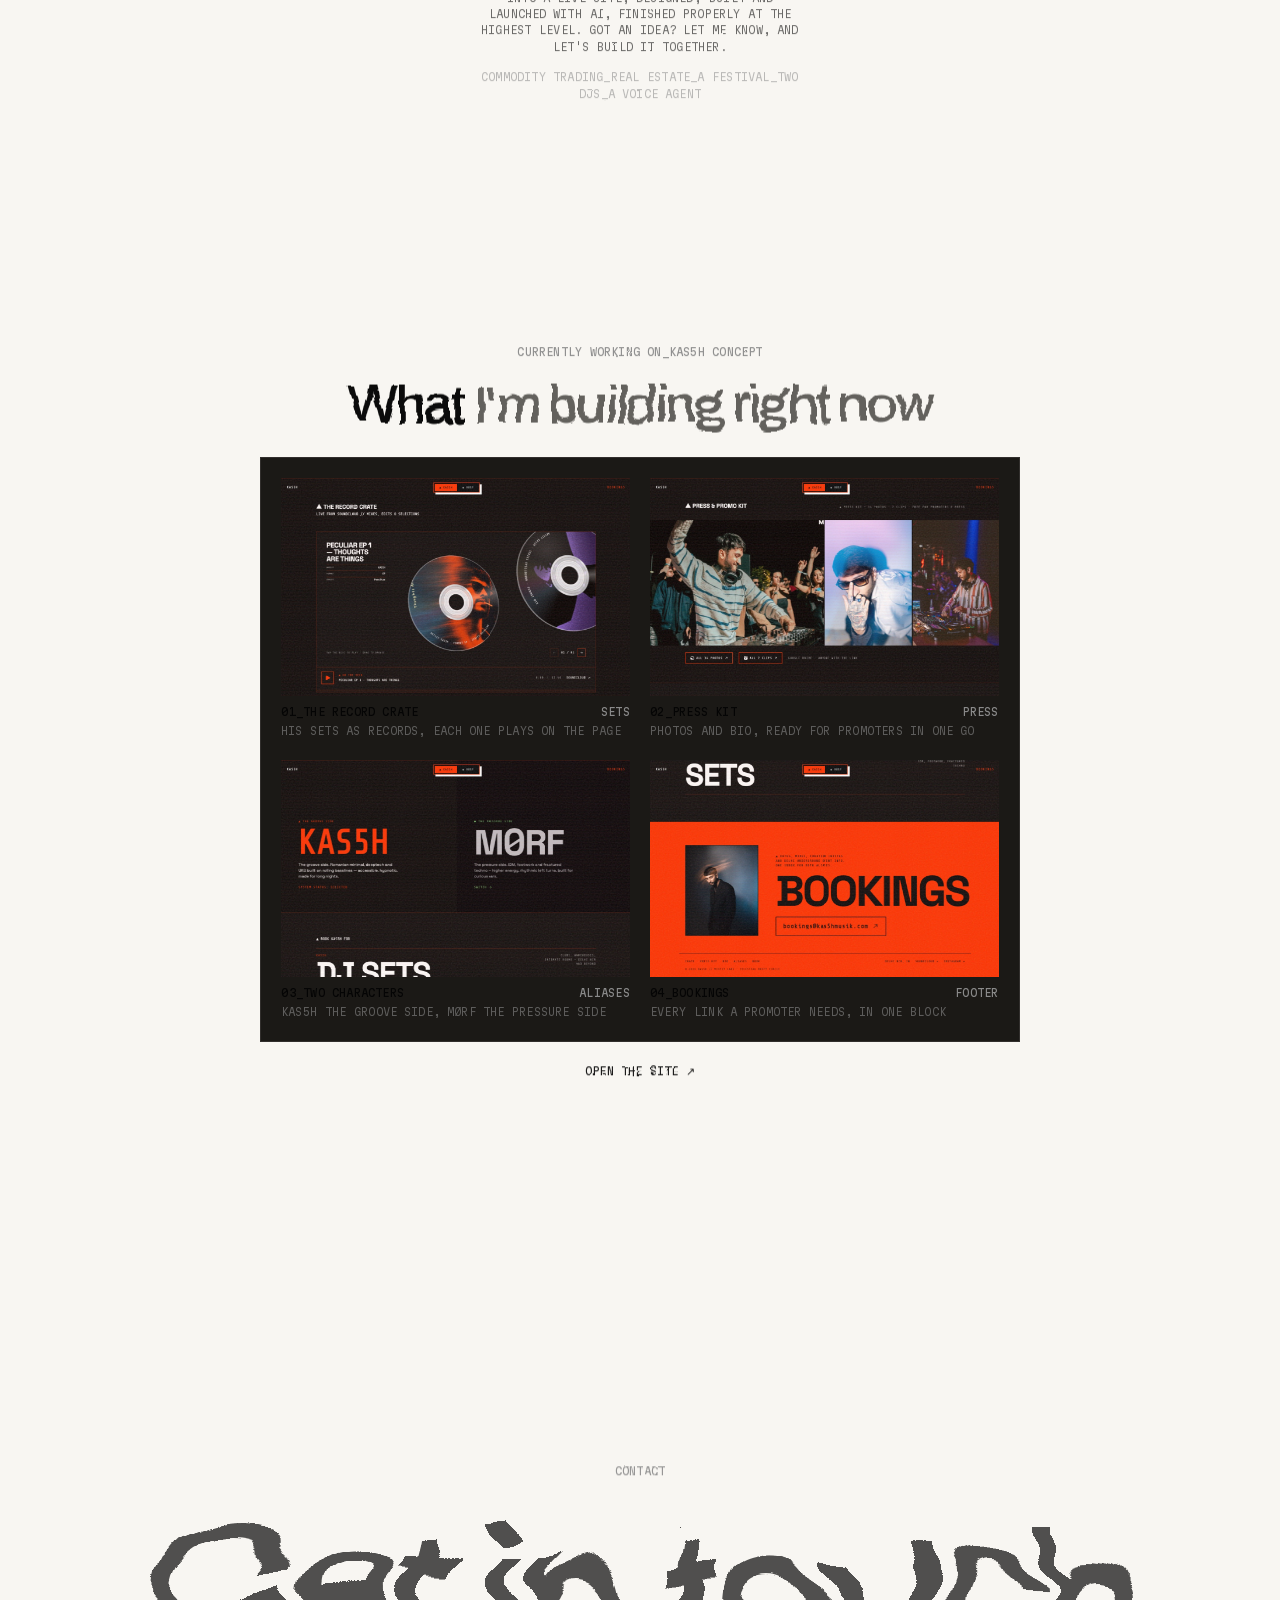
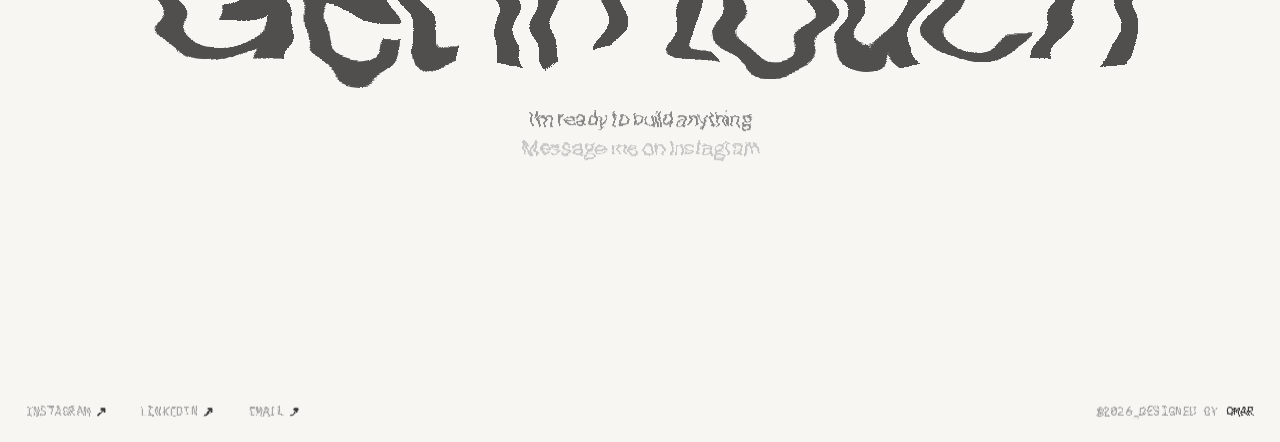
==== commit cd592935: "Clip the bridge sideways so its waiting words never widen a phone page Co-Authored-By: Claude Opus 5" ====
--- a/index.html
+++ b/index.html
@@ -156,7 +156,8 @@
 .card__d{margin:0;max-width:22ch;font-size:.8rem;line-height:1.4;color:#3d3b37}
 .card svg.ic{width:22px;height:22px;flex:none}
 /* the bridge: giant words come in from both sides, a small live picture of the system sits among them */
-.bridge{padding:clamp(5rem,12vh,8rem) var(--gutter) clamp(6rem,14vh,9rem)}
+/* clipped sideways: the words wait off to the side before they come in */
+.bridge{overflow-x:clip;padding:clamp(5rem,12vh,8rem) var(--gutter) clamp(6rem,14vh,9rem)}
 .bridge__a{display:block;width:min(100%,1180px);margin:0 auto}
 .bl{display:flex;align-items:center;justify-content:center;gap:clamp(.8rem,2.4vw,2.4rem);font-size:clamp(3.2rem,9.6vw,9.6rem);font-weight:500;line-height:.92;letter-spacing:-.055em}
 .bl.l1{justify-content:flex-start;padding-left:12%}
